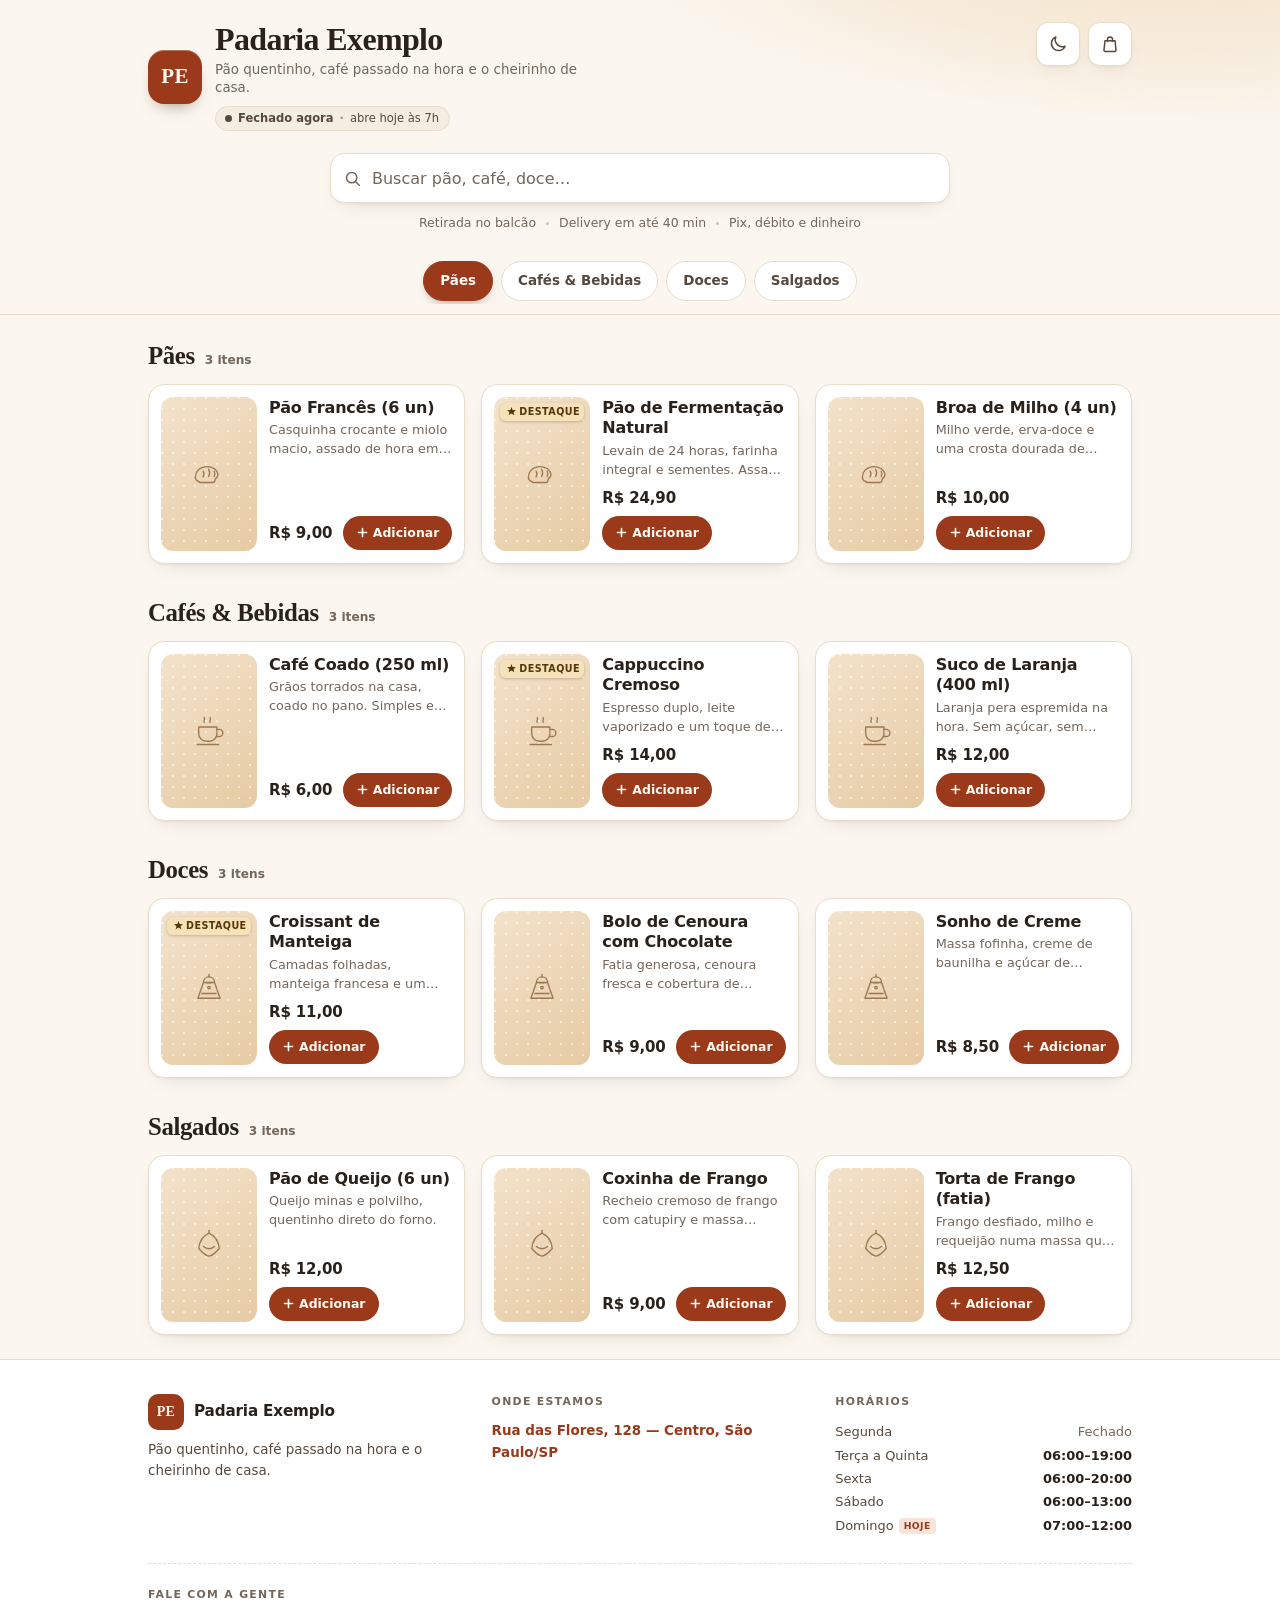
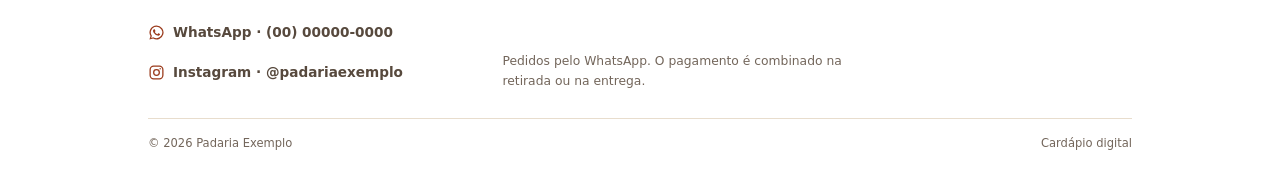
==== cardapio/index.html @ 89b8a093 "Add cardapio digital demo (Cardapio no Bolso)" ====
<!doctype html>
<html lang="pt-BR" data-theme="light">
<head>
<meta charset="utf-8">
<meta name="viewport" content="width=device-width, initial-scale=1, viewport-fit=cover">
<title>Padaria Exemplo — Cardápio</title>
<meta name="description" id="meta-descricao" content="Cardápio digital da Padaria Exemplo. Pães, cafés, doces e salgados com pedido pelo WhatsApp.">
<!-- Ao personalizar, troque também o title/description e as tags og: abaixo:
     eles aparecem no preview do link compartilhado. O JavaScript atualiza a
     aba, mas os robôs de WhatsApp e redes sociais leem o HTML estático. -->
<meta name="theme-color" id="meta-tema" content="#FBF7F0">
<meta property="og:type" content="website">
<meta property="og:locale" content="pt_BR">
<meta property="og:title" id="og-titulo" content="Padaria Exemplo — Cardápio">
<meta property="og:description" id="og-descricao" content="Pães, cafés, doces e salgados. Peça pelo WhatsApp.">
<link rel="icon" href="data:image/svg+xml,%3Csvg xmlns='http://www.w3.org/2000/svg' viewBox='0 0 64 64'%3E%3Crect width='64' height='64' rx='15' fill='%239A3A1B'/%3E%3Cpath d='M17 41c0-11 6-19 15-19s15 8 15 19v2H17z' fill='%23FFF6EC'/%3E%3Cpath d='M25 30c2 4 2 8 0 12M32 28c2 4 2 9 0 14M39 30c1 4 1 8 0 12' stroke='%239A3A1B' stroke-width='2' stroke-linecap='round'/%3E%3C/svg%3E">
<!--
  ┌──────────────────────────────────────────────────────────────┐
  │  CARDÁPIO DIGITAL — arquivo único, sem instalação             │
  │                                                              │
  │  COMO EDITAR: abra este arquivo no Bloco de Notas ou VS Code, │
  │  procure por "MENU_DATA" (Ctrl+F) e troque os textos entre    │
  │  aspas. Guia completo: README.md                             │
  │                                                              │
  │  Não apague as vírgulas e os colchetes. Salve e recarregue.   │
  └──────────────────────────────────────────────────────────────┘
-->
<script>
(function () {
  try {
    var salvo = localStorage.getItem("cnb:tema");
    var tema = (salvo === "dark" || salvo === "light")
      ? salvo
      : (window.matchMedia("(prefers-color-scheme: dark)").matches ? "dark" : "light");
    document.documentElement.setAttribute("data-theme", tema);
    var meta = document.querySelector('meta[name="theme-color"]');
    if (meta) meta.setAttribute("content", tema === "dark" ? "#151210" : "#FBF7F0");
  } catch (e) {
    document.documentElement.setAttribute("data-theme", "light");
  }
})();
</script>
<style>
/* ============================================================
   1. BASE E TOKENS
   Personalização de cores: edite os blocos abaixo.
   ============================================================ */
*, *::before, *::after { box-sizing: border-box; }

:root {
  --bg: #FBF7F0;
  --bg-glow: #F4E3CC;
  --surface: #FFFFFF;
  --surface-2: #F4EDE2;
  --surface-3: #EDE1D0;
  --text: #2A211B;
  --text-soft: #57493D;
  --muted: #73665B;
  --line: #E8DDCD;
  --line-strong: #D3C2AC;
  --brand: #9A3A1B;
  --brand-hover: #7C2C11;
  --brand-soft: #F8E4D8;
  --on-brand: #FFF9F2;
  --accent: #F4D190;
  --accent-ink: #5B3A06;
  --selo-bg: #F6E2B9;
  --selo-ink: #57370A;
  --ok-bg: #E4F0DF;
  --ok-ink: #2D5C32;
  --ok-dot: #3F7D46;
  --foco: #22303C;
  --logo-bg: #9A3A1B;
  --logo-ink: #FFF6EC;
  --placeholder-1: #F3E2CB;
  --placeholder-2: #E6CBA4;
  --placeholder-ink: #8A6238;
  --barra-bg: #2A211B;
  --barra-fg: #FFF9F2;
  --barra-accent: #F4D190;
  --shadow-sm: 0 1px 2px rgba(54, 36, 20, .05), 0 8px 22px -14px rgba(54, 36, 20, .28);
  --shadow-md: 0 2px 4px rgba(54, 36, 20, .05), 0 18px 40px -22px rgba(54, 36, 20, .38);
  --shadow-lg: 0 30px 70px -28px rgba(35, 22, 11, .5);
  --radius: 16px;
  --radius-sm: 12px;
  color-scheme: light;
}

:root[data-theme="dark"] {
  --bg: #151210;
  --bg-glow: #2B1D14;
  --surface: #201B17;
  --surface-2: #2A231D;
  --surface-3: #332A23;
  --text: #F7EFE5;
  --text-soft: #D5C6B6;
  --muted: #B7A897;
  --line: #352C25;
  --line-strong: #4A3D33;
  --brand: #F0A886;
  --brand-hover: #F8C3AA;
  --brand-soft: #3A261C;
  --on-brand: #2A1A10;
  --accent: #F2C879;
  --accent-ink: #4A3008;
  --selo-bg: #45331F;
  --selo-ink: #F2D59A;
  --ok-bg: #24331F;
  --ok-ink: #BEE3AC;
  --ok-dot: #8CC57A;
  --foco: #FFE1B8;
  --logo-bg: #F0A886;
  --logo-ink: #2A1A10;
  --placeholder-1: #33271D;
  --placeholder-2: #4A3524;
  --placeholder-ink: #D9B98A;
  --barra-bg: #F7EFE5;
  --barra-fg: #241A12;
  --barra-accent: #9A3A1B;
  --shadow-sm: 0 1px 2px rgba(0, 0, 0, .4), 0 8px 22px -14px rgba(0, 0, 0, .65);
  --shadow-md: 0 2px 4px rgba(0, 0, 0, .35), 0 18px 40px -20px rgba(0, 0, 0, .7);
  --shadow-lg: 0 30px 70px -24px rgba(0, 0, 0, .8);
  color-scheme: dark;
}

html {
  scroll-behavior: smooth;
  -webkit-text-size-adjust: 100%;
}

body {
  margin: 0;
  background:
    radial-gradient(900px 420px at 100% -8%, var(--bg-glow), transparent 68%),
    var(--bg);
  background-repeat: no-repeat;
  color: var(--text);
  font-family: ui-sans-serif, system-ui, -apple-system, "Segoe UI", Roboto, "Helvetica Neue", Arial, sans-serif;
  font-size: 16px;
  line-height: 1.5;
  -webkit-font-smoothing: antialiased;
}

body.travado { overflow: hidden; }

img { display: block; max-width: 100%; }
button, input, textarea { font: inherit; color: inherit; }
button { cursor: pointer; }
a { color: var(--brand); text-decoration: none; }
a:hover { text-decoration: underline; text-underline-offset: 3px; }
h1, h2, h3, p { margin: 0; }
ul { margin: 0; padding: 0; list-style: none; }
::selection { background: var(--accent); color: var(--accent-ink); }
[hidden] { display: none !important; }

:focus-visible {
  outline: 3px solid var(--foco);
  outline-offset: 2px;
  border-radius: 4px;
}

.wrap {
  width: 100%;
  max-width: 1040px;
  margin-inline: auto;
  padding-inline: clamp(16px, 4vw, 28px);
}

.sr-only {
  position: absolute;
  width: 1px; height: 1px;
  padding: 0; margin: -1px;
  overflow: hidden;
  clip: rect(0 0 0 0);
  white-space: nowrap;
  border: 0;
}

.skip-link {
  position: absolute;
  top: -100px; left: 16px;
  z-index: 100;
  padding: 10px 16px;
  border-radius: 10px;
  background: var(--text);
  color: var(--bg);
  font-weight: 700;
}
.skip-link:focus { top: 12px; }

/* ============================================================
   2. CABEÇALHO
   ============================================================ */
.topo {
  padding-block: 22px 4px;
  background: radial-gradient(760px 260px at 88% -50%, var(--bg-glow), transparent 72%);
}

.topo-inner {
  display: flex;
  align-items: flex-start;
  gap: 12px;
}

.marca {
  display: flex;
  align-items: center;
  gap: 13px;
  min-width: 0;
  flex: 1;
}

.logo {
  width: 54px; height: 54px;
  flex: none;
  display: grid;
  place-items: center;
  overflow: hidden;
  border-radius: 16px;
  background: var(--logo-bg);
  color: var(--logo-ink);
  font-family: "Iowan Old Style", "Palatino Linotype", Palatino, "Book Antiqua", Georgia, serif;
  font-size: 21px;
  font-weight: 600;
  letter-spacing: .02em;
  box-shadow: inset 0 1px 0 rgba(255, 255, 255, .28), 0 8px 18px -10px rgba(80, 30, 8, .65);
}
.logo img { width: 100%; height: 100%; object-fit: contain; background: #FFF9F2; }

.marca-texto { min-width: 0; }

.marca-nome {
  font-family: "Iowan Old Style", "Palatino Linotype", Palatino, "Book Antiqua", Georgia, serif;
  font-size: clamp(1.4rem, 5vw, 2rem);
  font-weight: 600;
  letter-spacing: -.02em;
  line-height: 1.08;
  overflow-wrap: anywhere;
}

.slogan {
  margin-top: 4px;
  max-width: 46ch;
  color: var(--muted);
  font-size: .84rem;
  line-height: 1.4;
}

.status {
  display: inline-flex;
  align-items: center;
  gap: 6px;
  flex-wrap: wrap;
  margin-top: 8px;
  padding: 4px 10px 4px 9px;
  border: 1px solid transparent;
  border-radius: 999px;
  font-size: .72rem;
  font-weight: 650;
  line-height: 1.3;
}
.status.aberto { background: var(--ok-bg); color: var(--ok-ink); }
.status.fechado { background: var(--surface-2); color: var(--text-soft); border-color: var(--line); }
.status .ponto {
  width: 7px; height: 7px;
  flex: none;
  border-radius: 50%;
  background: currentColor;
}
.status.aberto .ponto {
  background: var(--ok-dot);
  box-shadow: 0 0 0 3px color-mix(in srgb, var(--ok-dot) 22%, transparent);
}
.status .separador { opacity: .55; }
.status .detalhe { font-weight: 500; }

.acoes {
  display: flex;
  gap: 8px;
  flex: none;
}

.icone-btn {
  position: relative;
  width: 44px; height: 44px;
  display: grid;
  place-items: center;
  border: 1px solid var(--line);
  border-radius: 12px;
  background: var(--surface);
  color: var(--text-soft);
  box-shadow: var(--shadow-sm);
  transition: background .16s ease, border-color .16s ease, color .16s ease, transform .16s ease;
}
.icone-btn:hover { background: var(--surface-2); border-color: var(--line-strong); color: var(--text); }
.icone-btn:active { transform: scale(.96); }
.icone-btn svg { width: 20px; height: 20px; }

.icone-sol { display: none; }
:root[data-theme="dark"] .icone-sol { display: block; }
:root[data-theme="dark"] .icone-lua { display: none; }

.badge-contagem {
  position: absolute;
  top: -5px; right: -5px;
  min-width: 20px; height: 20px;
  display: grid;
  place-items: center;
  padding: 0 5px;
  border: 2px solid var(--bg);
  border-radius: 999px;
  background: var(--brand);
  color: var(--on-brand);
  font-size: 11px;
  font-weight: 750;
  line-height: 1;
  font-variant-numeric: tabular-nums;
}

/* ============================================================
   3. BUSCA, AVISOS E CATEGORIAS
   ============================================================ */
.busca-area { padding-top: 18px; }

.busca {
  display: flex;
  align-items: center;
  gap: 10px;
  width: 100%;
  max-width: 620px;
  height: 50px;
  margin-inline: auto;
  padding: 0 12px;
  border: 1px solid var(--line);
  border-radius: 14px;
  background: var(--surface);
  box-shadow: var(--shadow-sm);
  transition: border-color .16s ease, box-shadow .16s ease;
}
.busca:focus-within {
  border-color: var(--brand);
  box-shadow: 0 0 0 3px var(--brand-soft);
  outline: 2px solid var(--foco);
  outline-offset: 2px;
}
.busca > svg { flex: none; color: var(--muted); width: 19px; height: 19px; }
.busca input {
  flex: 1;
  min-width: 0;
  height: 100%;
  padding: 0;
  border: 0;
  background: transparent;
  color: var(--text);
  font-size: 16px;
}
.busca input::placeholder { color: var(--muted); opacity: 1; }
.busca input:focus { outline: none; }
.busca input::-webkit-search-cancel-button { display: none; }

.btn-limpar-busca {
  flex: none;
  width: 30px; height: 30px;
  display: grid;
  place-items: center;
  border: 0;
  border-radius: 50%;
  background: var(--surface-2);
  color: var(--muted);
}
.btn-limpar-busca:hover { background: var(--surface-3); color: var(--text); }
.btn-limpar-busca svg { width: 14px; height: 14px; }

.loja-info {
  display: flex;
  flex-wrap: wrap;
  align-items: center;
  justify-content: center;
  gap: 4px 0;
  margin-top: 11px;
  color: var(--muted);
  font-size: .78rem;
  text-align: center;
}
.loja-info span { display: inline-flex; align-items: center; }
.loja-info span + span::before {
  content: "";
  width: 3px; height: 3px;
  margin-inline: 10px;
  border-radius: 50%;
  background: var(--line-strong);
}

.categorias {
  position: sticky;
  top: 0;
  z-index: 30;
  margin-top: 16px;
  padding-block: 10px;
  border-bottom: 1px solid var(--line);
  background: var(--bg);
}
.chips {
  display: flex;
  gap: 8px;
  overflow-x: auto;
  padding: 2px 2px 3px;
  scrollbar-width: none;
  -ms-overflow-style: none;
  overscroll-behavior-x: contain;
}
.chips::-webkit-scrollbar { display: none; }
@media (min-width: 720px) {
  .chips { justify-content: safe center; }
}

.chip {
  flex: none;
  display: inline-flex;
  align-items: center;
  height: 40px;
  padding: 0 16px;
  border: 1px solid var(--line);
  border-radius: 999px;
  background: var(--surface);
  color: var(--text-soft);
  font-size: .84rem;
  font-weight: 650;
  white-space: nowrap;
  transition: background .16s ease, color .16s ease, border-color .16s ease;
}
.chip:hover {
  border-color: var(--line-strong);
  background: var(--surface-2);
  color: var(--text);
  text-decoration: none;
}
.chip[aria-current="true"] {
  border-color: var(--brand);
  background: var(--brand);
  color: var(--on-brand);
  box-shadow: 0 5px 12px -7px rgba(80, 30, 8, .7);
}
.chip[aria-current="true"]:hover { color: var(--on-brand); background: var(--brand-hover); }
.chip:focus-visible { outline-offset: -4px; }
.chip[aria-current="true"]:focus-visible { outline-color: var(--on-brand); }

/* ============================================================
   4. SEÇÕES E CARDS DE PRODUTO
   ============================================================ */
.secoes { padding-top: 26px; }

.secao {
  margin-bottom: 34px;
  scroll-margin-top: 80px;
}
.secao:last-child { margin-bottom: 10px; }

.secao-cabecalho {
  display: flex;
  align-items: baseline;
  gap: 10px;
  margin-bottom: 13px;
}
.secao-cabecalho h2 {
  font-family: "Iowan Old Style", "Palatino Linotype", Palatino, "Book Antiqua", Georgia, serif;
  font-size: clamp(1.32rem, 4vw, 1.55rem);
  font-weight: 600;
  letter-spacing: -.015em;
  line-height: 1.2;
}
.secao-contagem {
  color: var(--muted);
  font-size: .76rem;
  font-weight: 550;
  white-space: nowrap;
}

.itens {
  display: grid;
  grid-template-columns: minmax(0, 1fr);
  gap: 12px;
}
@media (min-width: 680px) {
  .itens { grid-template-columns: repeat(2, minmax(0, 1fr)); gap: 14px; }
}
@media (min-width: 1024px) {
  .itens { grid-template-columns: repeat(3, minmax(0, 1fr)); gap: 16px; }
}

.item {
  display: flex;
  gap: 12px;
  min-width: 0;
  padding: 12px;
  border: 1px solid var(--line);
  border-radius: var(--radius);
  background: var(--surface);
  box-shadow: var(--shadow-sm);
  transition: transform .18s ease, box-shadow .18s ease, border-color .18s ease;
}
@media (hover: hover) {
  .item:hover {
    transform: translateY(-2px);
    border-color: var(--line-strong);
    box-shadow: var(--shadow-md);
  }
}

.item-foto {
  position: relative;
  flex: none;
  width: clamp(84px, 23vw, 96px);
  aspect-ratio: 1;
  overflow: hidden;
  border-radius: var(--radius-sm);
  background: linear-gradient(140deg, var(--placeholder-1), var(--placeholder-2));
}
.item-foto img {
  position: absolute;
  inset: 0;
  width: 100%;
  height: 100%;
  object-fit: cover;
}
.item-placeholder {
  position: absolute;
  inset: 0;
  display: grid;
  place-items: center;
  color: var(--placeholder-ink);
  background-image: radial-gradient(circle at 1px 1px, rgba(255, 255, 255, .5) 1px, transparent 0);
  background-size: 11px 11px;
}
.item-placeholder svg { width: 38px; height: 38px; opacity: .8; }

.selo {
  position: absolute;
  top: 6px; left: 6px;
  z-index: 2;
  display: inline-flex;
  align-items: center;
  gap: 3px;
  max-width: calc(100% - 12px);
  padding: 3px 7px;
  border-radius: 6px;
  background: var(--selo-bg);
  color: var(--selo-ink);
  font-size: .6rem;
  font-weight: 800;
  letter-spacing: .045em;
  line-height: 1.25;
  text-transform: uppercase;
  box-shadow: 0 1px 3px rgba(30, 18, 8, .22);
}
.selo svg { width: 9px; height: 9px; flex: none; }
.selo-esgotado {
  left: auto; right: 6px;
  background: rgba(32, 24, 18, .82);
  color: #FFF9F2;
  text-transform: none;
  letter-spacing: .02em;
  font-size: .63rem;
}

.item-corpo {
  display: flex;
  flex-direction: column;
  flex: 1;
  min-width: 0;
  padding-block: 1px;
}
.item-corpo h3 {
  font-size: 1rem;
  font-weight: 700;
  letter-spacing: -.01em;
  line-height: 1.3;
  overflow-wrap: anywhere;
}
.item-desc {
  display: -webkit-box;
  margin-top: 3px;
  overflow: hidden;
  color: var(--muted);
  font-size: .8rem;
  line-height: 1.45;
  -webkit-box-orient: vertical;
  -webkit-line-clamp: 2;
}
.item-rodape {
  display: flex;
  flex-wrap: wrap;
  align-items: center;
  justify-content: space-between;
  gap: 6px;
  margin-top: auto;
  padding-top: 8px;
}
.preco {
  font-size: .94rem;
  font-weight: 750;
  font-variant-numeric: tabular-nums;
  letter-spacing: -.01em;
  white-space: nowrap;
}
.item.esgotado .item-foto img { filter: grayscale(1); opacity: .7; }
.item.esgotado .preco { color: var(--muted); }

.add {
  display: inline-flex;
  align-items: center;
  justify-content: center;
  gap: 4px;
  height: 34px;
  padding: 0 12px;
  border: 1px solid transparent;
  border-radius: 999px;
  background: var(--brand);
  color: var(--on-brand);
  font-size: .78rem;
  font-weight: 750;
  white-space: nowrap;
  transition: background .15s ease, transform .15s ease;
}
.add:hover { background: var(--brand-hover); }
.add:active { transform: scale(.96); }
.add svg { width: 13px; height: 13px; }

.stepper {
  display: inline-flex;
  align-items: center;
  height: 34px;
  overflow: hidden;
  border: 1px solid var(--line-strong);
  border-radius: 999px;
  background: var(--surface-2);
}
.stepper button {
  display: grid;
  place-items: center;
  width: 32px;
  height: 100%;
  border: 0;
  background: transparent;
  color: var(--text);
  transition: background .14s ease;
}
.stepper button:hover { background: var(--surface-3); }
.stepper button:focus-visible {
  border-radius: 999px;
  outline-offset: -4px;
}
.stepper button svg { width: 12px; height: 12px; }
.stepper .qtd {
  min-width: 22px;
  color: var(--text);
  font-size: .8rem;
  font-weight: 750;
  text-align: center;
  font-variant-numeric: tabular-nums;
}
.indisponivel {
  color: var(--muted);
  font-size: .74rem;
  font-weight: 650;
}
.item-controle { display: flex; align-items: center; }

.horarios-lista .hora.horario-fechado { color: var(--muted); font-weight: 500; }

main:focus { outline: none; }

/* ============================================================
   5. ESTADO VAZIO
   ============================================================ */
.vazio {
  display: flex;
  flex-direction: column;
  align-items: center;
  max-width: 540px;
  margin: 30px auto 10px;
  padding: 40px 24px;
  border: 1px dashed var(--line-strong);
  border-radius: 20px;
  background: var(--surface);
  text-align: center;
}
.vazio h2 {
  margin-top: 14px;
  font-family: "Iowan Old Style", "Palatino Linotype", Palatino, "Book Antiqua", Georgia, serif;
  font-size: 1.28rem;
  font-weight: 600;
}
.vazio p {
  max-width: 38ch;
  margin-top: 4px;
  color: var(--muted);
  font-size: .86rem;
}
.vazio-icone {
  display: grid;
  place-items: center;
  width: 56px; height: 56px;
  border-radius: 50%;
  background: var(--surface-2);
  color: var(--muted);
}
.vazio-icone svg { width: 26px; height: 26px; }

.btn-secundario {
  display: inline-flex;
  align-items: center;
  justify-content: center;
  min-height: 42px;
  margin-top: 16px;
  padding: 0 18px;
  border: 1px solid var(--line-strong);
  border-radius: 999px;
  background: var(--surface-2);
  color: var(--text);
  font-size: .84rem;
  font-weight: 650;
  transition: background .15s ease;
}
.btn-secundario:hover { background: var(--surface-3); }

/* ============================================================
   6. RODAPÉ
   ============================================================ */
.rodape {
  margin-top: 24px;
  padding-block: 34px 22px;
  border-top: 1px solid var(--line);
  background: var(--surface);
}
.rodape-grid {
  display: grid;
  grid-template-columns: minmax(0, 1fr);
  gap: 24px;
}
@media (min-width: 760px) {
  .rodape-grid { grid-template-columns: 1.05fr 1.05fr 1fr; gap: 32px; }
}
.rodape-marca {
  display: flex;
  align-items: center;
  gap: 10px;
  margin-bottom: 9px;
}
.rodape-marca strong { font-size: .95rem; letter-spacing: -.01em; }
.logo.rodape-logo {
  width: 36px; height: 36px;
  border-radius: 10px;
  font-size: 14px;
  box-shadow: none;
}
.rodape h2 {
  margin-bottom: 10px;
  color: var(--muted);
  font-family: inherit;
  font-size: .68rem;
  font-weight: 800;
  letter-spacing: .12em;
  text-transform: uppercase;
}
.rodape p {
  max-width: 36ch;
  color: var(--text-soft);
  font-size: .84rem;
  line-height: 1.6;
}
.rodape p a { font-weight: 600; }

.horarios-lista li {
  display: flex;
  justify-content: space-between;
  gap: 12px;
  padding-block: 2px;
  color: var(--text-soft);
  font-size: .81rem;
  line-height: 1.5;
}
.horarios-lista .dia { min-width: 0; }
.horarios-lista .hora {
  color: var(--text);
  font-weight: 650;
  font-variant-numeric: tabular-nums;
  white-space: nowrap;
}
.hoje-tag {
  display: inline-block;
  margin-left: 5px;
  padding: 1px 5px;
  border-radius: 4px;
  background: var(--brand-soft);
  color: var(--brand);
  font-size: .58rem;
  font-weight: 800;
  letter-spacing: .04em;
  text-transform: uppercase;
  vertical-align: 1px;
}

.rodape-contato-grid {
  margin-top: 26px;
  padding-top: 23px;
  border-top: 1px dashed var(--line);
}
@media (min-width: 760px) {
  .rodape-contato-grid { grid-template-columns: 1.05fr 2.05fr; }
}
.rodape-contato {
  display: flex;
  flex-direction: column;
  align-items: flex-start;
  gap: 2px;
}
.contato-link {
  display: inline-flex;
  align-items: center;
  gap: 8px;
  min-height: 38px;
  color: var(--text-soft);
  font-size: .85rem;
  font-weight: 600;
}
.contato-link:hover { color: var(--brand); }
.contato-link svg { flex: none; width: 17px; height: 17px; color: var(--brand); }
.rodape-obs { align-self: end; }
.rodape-obs p { max-width: 50ch; color: var(--muted); font-size: .77rem; }

.rodape-base {
  display: flex;
  flex-wrap: wrap;
  justify-content: space-between;
  gap: 8px;
  margin-top: 26px;
  padding-top: 16px;
  border-top: 1px solid var(--line);
  color: var(--muted);
  font-size: .72rem;
}

/* ============================================================
   7. BARRA DE PEDIDO (MOBILE) E TOAST
   ============================================================ */
.barra-pedido {
  position: fixed;
  left: 50%;
  bottom: calc(14px + env(safe-area-inset-bottom));
  z-index: 35;
  display: flex;
  align-items: center;
  gap: 10px;
  width: min(480px, calc(100% - 28px));
  height: 56px;
  padding: 0 14px;
  border: 0;
  border-radius: 16px;
  background: var(--barra-bg);
  color: var(--barra-fg);
  box-shadow: var(--shadow-lg);
  transform: translateX(-50%);
  animation: barra-sobe .24s ease-out;
}
.barra-icone {
  position: relative;
  display: grid;
  place-items: center;
  flex: none;
  width: 34px; height: 34px;
  border-radius: 10px;
  background: color-mix(in srgb, var(--barra-fg) 13%, transparent);
}
.barra-icone svg { width: 18px; height: 18px; }
.barra-icone span {
  position: absolute;
  top: -6px; right: -6px;
  display: grid;
  place-items: center;
  min-width: 18px; height: 18px;
  padding: 0 4px;
  border-radius: 999px;
  background: var(--barra-accent);
  color: var(--barra-bg);
  font-size: 10px;
  font-weight: 800;
  line-height: 1;
}
.barra-texto { font-size: .9rem; font-weight: 700; }
#barra-total {
  margin-left: auto;
  color: var(--barra-accent);
  font-size: .95rem;
  font-variant-numeric: tabular-nums;
}
.barra-seta { flex: none; width: 18px; height: 18px; opacity: .65; }

@keyframes barra-sobe {
  from { opacity: 0; transform: translate(-50%, 14px); }
  to { opacity: 1; transform: translate(-50%, 0); }
}

body.com-barra .rodape { padding-bottom: 96px; }

@media (min-width: 720px) {
  .barra-pedido {
    left: auto;
    right: 24px;
    bottom: calc(24px + env(safe-area-inset-bottom));
    width: min(330px, calc(100vw - 48px));
    transform: none;
    animation: barra-sobe-desktop .24s ease-out;
  }
  @keyframes barra-sobe-desktop {
    from { opacity: 0; transform: translateY(14px); }
    to { opacity: 1; transform: translateY(0); }
  }
  body.com-barra .rodape { padding-bottom: 96px; }
}

.toast {
  position: fixed;
  left: 50%;
  bottom: calc(22px + env(safe-area-inset-bottom));
  z-index: 80;
  max-width: calc(100% - 32px);
  padding: 10px 16px;
  border-radius: 999px;
  background: var(--text);
  color: var(--bg);
  font-size: .83rem;
  font-weight: 600;
  line-height: 1.35;
  text-align: center;
  box-shadow: var(--shadow-lg);
  opacity: 0;
  pointer-events: none;
  transform: translate(-50%, 14px);
  transition: opacity .2s ease, transform .2s ease;
}
.toast.visivel { opacity: 1; transform: translate(-50%, 0); }
body.com-barra .toast { bottom: calc(84px + env(safe-area-inset-bottom)); }
@media (min-width: 720px) {
  body.com-barra .toast { bottom: calc(96px + env(safe-area-inset-bottom)); }
}

/* ============================================================
   8. CARRINHO (DIALOG)
   ============================================================ */
dialog {
  position: fixed;
  inset: auto 0 0 0;
  width: 100%;
  max-width: 100%;
  max-height: 92vh;
  max-height: 92dvh;
  margin: 0;
  padding: 0;
  border: 0;
  border-radius: 22px 22px 0 0;
  background: var(--surface);
  color: var(--text);
  box-shadow: var(--shadow-lg);
  overflow: hidden;
  overscroll-behavior: contain;
}
dialog[open] { animation: painel-sobe .26s cubic-bezier(.22, .8, .3, 1); }
dialog::backdrop {
  background: rgba(22, 14, 9, .56);
  backdrop-filter: blur(2px);
}
@keyframes painel-sobe {
  from { opacity: .4; transform: translateY(28px); }
  to { opacity: 1; transform: translateY(0); }
}
@media (min-width: 720px) {
  dialog {
    inset: 0;
    width: min(460px, 92vw);
    max-height: min(780px, 86vh);
    margin: auto;
    border-radius: 22px;
    animation-name: painel-surge;
  }
  @keyframes painel-surge {
    from { opacity: 0; transform: translateY(12px) scale(.985); }
    to { opacity: 1; transform: translateY(0) scale(1); }
  }
}

.carrinho {
  display: flex;
  flex-direction: column;
  max-height: 92vh;
  max-height: 92dvh;
}
@media (min-width: 720px) {
  .carrinho { max-height: min(780px, 86vh); }
}

.carrinho-topo {
  position: relative;
  display: flex;
  align-items: flex-start;
  justify-content: space-between;
  gap: 12px;
  padding: 22px 18px 13px;
  border-bottom: 1px solid var(--line);
}
.carrinho-topo::before {
  content: "";
  position: absolute;
  top: 8px; left: 50%;
  width: 38px; height: 4px;
  border-radius: 2px;
  background: var(--line-strong);
  transform: translateX(-50%);
}
@media (min-width: 720px) {
  .carrinho-topo { padding-top: 18px; }
  .carrinho-topo::before { display: none; }
}
.carrinho-topo h2 {
  font-family: "Iowan Old Style", "Palatino Linotype", Palatino, "Book Antiqua", Georgia, serif;
  font-size: 1.35rem;
  font-weight: 600;
  letter-spacing: -.015em;
  line-height: 1.2;
}
.carrinho-sub {
  margin-top: 3px;
  color: var(--muted);
  font-size: .78rem;
}
.btn-fechar {
  display: grid;
  place-items: center;
  flex: none;
  width: 38px; height: 38px;
  border: 1px solid var(--line);
  border-radius: 50%;
  background: var(--surface-2);
  color: var(--text-soft);
}
.btn-fechar:hover { background: var(--surface-3); color: var(--text); }
.btn-fechar svg { width: 16px; height: 16px; }

.carrinho-corpo {
  flex: 1;
  min-height: 0;
  overflow-y: auto;
  overscroll-behavior: contain;
  padding: 4px 18px;
}
.carrinho-itens { display: block; }

.cart-item {
  display: flex;
  align-items: flex-start;
  gap: 12px;
  padding: 13px 0;
  border-bottom: 1px solid var(--line);
}
.cart-item:last-child { border-bottom: 0; }
.cart-info { min-width: 0; flex: 1; }
.cart-nome {
  font-size: .88rem;
  font-weight: 650;
  line-height: 1.3;
  overflow-wrap: anywhere;
}
.cart-unit { margin-top: 2px; color: var(--muted); font-size: .74rem; }
.cart-dir {
  display: flex;
  flex-direction: column;
  align-items: flex-end;
  gap: 7px;
  flex: none;
}
.cart-total-item {
  font-size: .85rem;
  font-weight: 750;
  font-variant-numeric: tabular-nums;
  white-space: nowrap;
}
.cart-dir .stepper { height: 32px; }
.cart-dir .stepper button { width: 30px; }
.cart-dir .stepper .qtd { min-width: 20px; font-size: .76rem; }

.carrinho-vazio {
  display: flex;
  flex-direction: column;
  align-items: center;
  padding: 38px 16px 30px;
  text-align: center;
}
.carrinho-vazio h3 {
  margin-top: 13px;
  font-size: 1rem;
  font-weight: 700;
}
.carrinho-vazio p {
  max-width: 30ch;
  margin-top: 3px;
  color: var(--muted);
  font-size: .82rem;
}

.carrinho-rodape {
  flex: none;
  padding: 14px 18px calc(14px + env(safe-area-inset-bottom));
  border-top: 1px solid var(--line);
  background: var(--surface);
}
.campos { margin-bottom: 9px; }
.campos label {
  display: block;
  margin-bottom: 4px;
  color: var(--text-soft);
  font-size: .74rem;
  font-weight: 650;
}
.campos label span { color: var(--muted); font-weight: 450; }
.campos input,
.campos textarea {
  width: 100%;
  padding: 9px 11px;
  border: 1px solid var(--line);
  border-radius: 10px;
  background: var(--surface-2);
  color: var(--text);
  font-size: 16px;
  line-height: 1.35;
  resize: vertical;
}
.campos textarea { min-height: 48px; max-height: 100px; }
.campos input::placeholder,
.campos textarea::placeholder { color: var(--muted); opacity: 1; }
.campos input:focus,
.campos textarea:focus {
  outline: 2px solid var(--foco);
  outline-offset: 1px;
  border-color: var(--brand);
}

.total-linha {
  display: flex;
  align-items: baseline;
  justify-content: space-between;
  gap: 12px;
  margin-top: 11px;
  font-size: .92rem;
  font-weight: 600;
}
.total-linha strong {
  font-size: 1.22rem;
  font-weight: 800;
  letter-spacing: -.02em;
  font-variant-numeric: tabular-nums;
}

.btn-whatsapp {
  display: flex;
  align-items: center;
  justify-content: center;
  gap: 8px;
  width: 100%;
  min-height: 48px;
  margin-top: 10px;
  padding: 0 16px;
  border-radius: 12px;
  background: #1E7A46;
  color: #FFFFFF;
  font-size: .94rem;
  font-weight: 750;
  box-shadow: 0 8px 18px -10px rgba(17, 92, 50, .8);
}
.btn-whatsapp:hover { background: #18653A; text-decoration: none; }
.btn-whatsapp:focus-visible { outline-color: var(--foco); }
.btn-whatsapp svg { width: 19px; height: 19px; flex: none; }
.carrinho-aviso {
  margin-top: 7px;
  color: var(--muted);
  font-size: .68rem;
  line-height: 1.4;
  text-align: center;
}
.btn-limpar-pedido {
  display: block;
  margin: 7px auto 0;
  padding: 4px 8px;
  border: 0;
  background: none;
  color: var(--muted);
  font-size: .72rem;
  text-decoration: underline;
  text-underline-offset: 2px;
}
.btn-limpar-pedido:hover { color: var(--brand); }

/* ============================================================
   9. RESPONSIVIDADE FINA, MOVIMENTO E IMPRESSÃO
   ============================================================ */
@media (max-width: 379px) {
  .topo { padding-top: 16px; }
  .logo { width: 46px; height: 46px; border-radius: 13px; font-size: 18px; }
  .marca { gap: 10px; }
  .slogan { font-size: .78rem; }
  .icone-btn { width: 42px; height: 42px; }
  .acoes { gap: 6px; }
  .item { padding: 10px; gap: 10px; }
  .item-foto { width: 82px; border-radius: 10px; }
  .add { padding: 0 9px; font-size: .73rem; }
  .stepper button { width: 28px; }
  .stepper .qtd { min-width: 20px; }
}

@media (prefers-reduced-motion: reduce) {
  html { scroll-behavior: auto; }
  *, *::before, *::after {
    animation-duration: .01ms !important;
    animation-iteration-count: 1 !important;
    transition-duration: .01ms !important;
  }
  .item:hover { transform: none; }
}

@media print {
  body { background: #FFF; color: #000; }
  .topo .acoes,
  .busca-area,
  .categorias,
  .barra-pedido,
  .toast,
  .item-controle,
  .btn-limpar-pedido,
  .skip-link,
  .rodape-contato-grid,
  .rodape-base { display: none !important; }
  .secoes { padding-top: 10px; }
  .secao { break-inside: avoid; margin-bottom: 22px; }
  .item { box-shadow: none; border-color: #CCC; break-inside: avoid; }
  .itens { grid-template-columns: repeat(2, minmax(0, 1fr)); }
  a { color: #000; text-decoration: none; }
  .rodape { margin-top: 12px; }
}
</style>
</head>
<body>
<a class="skip-link" href="#cardapio">Pular para o cardápio</a>

<header class="topo">
  <div class="wrap topo-inner">
    <div class="marca">
      <div class="logo" id="logo" aria-hidden="true">PE</div>
      <div class="marca-texto">
        <h1 class="marca-nome" id="nome-loja">Padaria Exemplo</h1>
        <p class="slogan" id="slogan-loja">Pão quentinho, café passado na hora e o cheirinho de casa.</p>
        <div class="status fechado" id="status-loja">
          <span class="ponto" aria-hidden="true"></span>
          <span id="status-texto">Confira o horário</span>
          <span class="separador" aria-hidden="true">·</span>
          <span class="detalhe" id="status-detalhe"></span>
        </div>
      </div>
    </div>
    <div class="acoes">
      <button type="button" class="icone-btn" id="btn-tema" aria-label="Ativar modo escuro" title="Ativar modo escuro">
        <svg class="icone-lua" viewBox="0 0 24 24" fill="none" stroke="currentColor" stroke-width="1.8" stroke-linecap="round" stroke-linejoin="round" aria-hidden="true"><path d="M20.5 14.6A8.5 8.5 0 0 1 9.4 3.5a8.5 8.5 0 1 0 11.1 11.1Z"/></svg>
        <svg class="icone-sol" viewBox="0 0 24 24" fill="none" stroke="currentColor" stroke-width="1.8" stroke-linecap="round" aria-hidden="true"><circle cx="12" cy="12" r="4.2"/><path d="M12 2.5v2M12 19.5v2M4.6 4.6 6 6M18 18l1.4 1.4M2.5 12h2M19.5 12h2M4.6 19.4 6 18M18 6l1.4-1.4"/></svg>
      </button>
      <button type="button" class="icone-btn" id="abrir-carrinho" aria-label="Abrir pedido" aria-haspopup="dialog" aria-controls="carrinho">
        <svg viewBox="0 0 24 24" fill="none" stroke="currentColor" stroke-width="1.8" stroke-linecap="round" stroke-linejoin="round" aria-hidden="true"><path d="M6 8h12l1.2 11.2a1.5 1.5 0 0 1-1.5 1.7H6.3a1.5 1.5 0 0 1-1.5-1.7Z"/><path d="M9 9V6.5a3 3 0 0 1 6 0V9"/></svg>
        <span class="badge-contagem" id="badge-carrinho" hidden>0</span>
      </button>
    </div>
  </div>
</header>

<main id="cardapio" tabindex="-1">
  <noscript>
    <div class="wrap" style="padding-top:16px">
      <p style="padding:12px 14px;border:1px solid var(--line);border-radius:12px;background:var(--surface);font-size:.85rem;color:var(--text-soft)">
        Ative o JavaScript para ver o cardápio e montar seu pedido. Você também pode falar com a gente pelo WhatsApp no rodapé.
      </p>
    </div>
  </noscript>
  <div class="wrap">
    <div class="busca-area">
      <form class="busca" id="form-busca" role="search" aria-label="Buscar no cardápio">
        <svg viewBox="0 0 24 24" fill="none" stroke="currentColor" stroke-width="1.9" stroke-linecap="round" aria-hidden="true"><circle cx="11" cy="11" r="6.5"/><path d="m16 16 4.5 4.5"/></svg>
        <label class="sr-only" for="busca">Buscar item no cardápio</label>
        <input id="busca" type="search" placeholder="Buscar pão, café, doce…" autocomplete="off" spellcheck="false" aria-describedby="busca-status">
        <button type="button" class="btn-limpar-busca" id="limpar-busca" aria-label="Limpar busca" hidden>
          <svg viewBox="0 0 24 24" fill="none" stroke="currentColor" stroke-width="2.2" stroke-linecap="round" aria-hidden="true"><path d="M6 6l12 12M18 6 6 18"/></svg>
        </button>
      </form>
      <p class="sr-only" id="busca-status" role="status" aria-live="polite"></p>
      <div class="loja-info" id="loja-info"></div>
    </div>
  </div>

  <nav class="categorias" aria-label="Categorias do cardápio">
    <div class="wrap">
      <div class="chips" id="chips"></div>
    </div>
  </nav>

  <div class="wrap secoes" id="secoes"></div>

  <div class="wrap">
    <div class="vazio" id="vazio" hidden>
      <div class="vazio-icone" aria-hidden="true">
        <svg viewBox="0 0 24 24" fill="none" stroke="currentColor" stroke-width="1.6" stroke-linecap="round" aria-hidden="true"><circle cx="10.5" cy="10.5" r="6"/><path d="m15 15 4.5 4.5"/><path d="M8.5 10.5h4"/></svg>
      </div>
      <h2>Nenhum item encontrado</h2>
      <p id="vazio-texto">Tente buscar por outro nome ou veja o cardápio completo.</p>
      <button type="button" class="btn-secundario" id="vazio-limpar">Limpar busca</button>
    </div>
  </div>
</main>

<footer class="rodape">
  <div class="wrap">
    <div class="rodape-grid">
      <div>
        <div class="rodape-marca">
          <div class="logo rodape-logo" id="logo-rodape" aria-hidden="true">PE</div>
          <strong id="nome-rodape">Padaria Exemplo</strong>
        </div>
        <p id="slogan-rodape"></p>
      </div>
      <div>
        <h2>Onde estamos</h2>
        <p id="endereco-rodape"></p>
      </div>
      <div>
        <h2>Horários</h2>
        <ul class="horarios-lista" id="horarios-rodape"></ul>
      </div>
    </div>
    <div class="rodape-grid rodape-contato-grid">
      <div>
        <h2>Fale com a gente</h2>
        <div class="rodape-contato" id="contato-rodape"></div>
      </div>
      <div class="rodape-obs">
        <p>Pedidos pelo WhatsApp. O pagamento é combinado na retirada ou na entrega.</p>
      </div>
    </div>
    <div class="rodape-base">
      <span>© <span id="ano">2026</span> <span id="nome-copy">Padaria Exemplo</span></span>
      <span>Cardápio digital</span>
    </div>
  </div>
</footer>

<button type="button" class="barra-pedido" id="barra-pedido" aria-haspopup="dialog" aria-controls="carrinho" hidden>
  <span class="barra-icone" aria-hidden="true">
    <svg viewBox="0 0 24 24" fill="none" stroke="currentColor" stroke-width="1.8" stroke-linecap="round" stroke-linejoin="round"><path d="M6 8h12l1.2 11.2a1.5 1.5 0 0 1-1.5 1.7H6.3a1.5 1.5 0 0 1-1.5-1.7Z"/><path d="M9 9V6.5a3 3 0 0 1 6 0V9"/></svg>
    <span id="barra-contagem">0</span>
  </span>
  <span class="barra-texto">Ver pedido</span>
  <strong id="barra-total">R$ 0,00</strong>
  <svg class="barra-seta" viewBox="0 0 24 24" fill="none" stroke="currentColor" stroke-width="2" stroke-linecap="round" aria-hidden="true"><path d="m9 5 7 7-7 7"/></svg>
</button>

<dialog id="carrinho" aria-labelledby="carrinho-titulo">
  <div class="carrinho">
    <div class="carrinho-topo">
      <div>
        <h2 id="carrinho-titulo">Seu pedido</h2>
        <p class="carrinho-sub" id="carrinho-sub">Monte seu pedido e envie pelo WhatsApp.</p>
      </div>
      <button type="button" class="btn-fechar" id="fechar-carrinho" aria-label="Fechar pedido">
        <svg viewBox="0 0 24 24" fill="none" stroke="currentColor" stroke-width="2.1" stroke-linecap="round" aria-hidden="true"><path d="M6 6l12 12M18 6 6 18"/></svg>
      </button>
    </div>

    <div class="carrinho-corpo" id="carrinho-corpo">
      <div class="carrinho-itens" id="carrinho-itens"></div>
      <div class="carrinho-vazio" id="carrinho-vazio" hidden>
        <div class="vazio-icone" aria-hidden="true">
          <svg viewBox="0 0 24 24" fill="none" stroke="currentColor" stroke-width="1.5" stroke-linecap="round" stroke-linejoin="round"><path d="M6 8h12l1.2 11.2a1.5 1.5 0 0 1-1.5 1.7H6.3a1.5 1.5 0 0 1-1.5-1.7Z"/><path d="M9 9V6.5a3 3 0 0 1 6 0V9"/></svg>
        </div>
        <h3>Seu pedido está vazio</h3>
        <p>Escolha os itens do cardápio e volte aqui para enviar.</p>
        <button type="button" class="btn-secundario" id="carrinho-ver-cardapio">Ver cardápio</button>
      </div>
    </div>

    <div class="carrinho-rodape" id="carrinho-rodape">
      <div class="campos">
        <label for="cliente-nome">Seu nome <span>(opcional)</span></label>
        <input id="cliente-nome" type="text" autocomplete="name" placeholder="Como podemos chamar você?">
      </div>
      <div class="campos">
        <label for="cliente-obs">Observações <span>(opcional)</span></label>
        <textarea id="cliente-obs" rows="2" placeholder="Ex.: sem cebola, ponto da carne, troco para R$ 50…"></textarea>
      </div>
      <div class="total-linha">
        <span>Total</span>
        <strong id="carrinho-total">R$ 0,00</strong>
      </div>
      <a class="btn-whatsapp" id="btn-whatsapp" href="#" target="_blank" rel="noopener">
        <svg viewBox="0 0 24 24" fill="currentColor" aria-hidden="true"><path d="M12.04 2a9.9 9.9 0 0 0-8.5 14.98L2 22l5.16-1.5A9.9 9.9 0 1 0 12.04 2Zm0 18.05a8.1 8.1 0 0 1-4.13-1.13l-.3-.18-3.06.89.9-2.98-.2-.31a8.13 8.13 0 1 1 6.79 3.7Zm4.46-6.08c-.24-.12-1.44-.71-1.66-.79-.22-.08-.39-.12-.55.12-.16.24-.63.79-.77.95-.14.16-.28.18-.52.06a6.64 6.64 0 0 1-1.96-1.21 7.35 7.35 0 0 1-1.35-1.68c-.14-.24-.01-.37.11-.49.11-.11.24-.28.36-.42.12-.14.16-.24.24-.4.08-.16.04-.3-.02-.42-.06-.12-.55-1.32-.75-1.8-.2-.47-.4-.4-.55-.41h-.47c-.16 0-.42.06-.64.3-.22.24-.84.82-.84 2 0 1.18.86 2.32.98 2.48.12.16 1.7 2.6 4.12 3.64.58.25 1.03.4 1.38.51.58.19 1.11.16 1.53.1.46-.07 1.44-.59 1.64-1.16.2-.57.2-1.06.14-1.16-.06-.1-.22-.16-.46-.28Z"/></svg>
        Pedir pelo WhatsApp
      </a>
      <p class="carrinho-aviso">Abre o WhatsApp com o pedido pronto. É só enviar para confirmar.</p>
      <button type="button" class="btn-limpar-pedido" id="limpar-pedido">Limpar pedido</button>
    </div>
  </div>
</dialog>

<div class="toast" id="toast" role="status" aria-live="polite"></div>

<!-- ============================================================
     DADOS DO CARDÁPIO — EDITE APENAS ESTE BLOCO
     ------------------------------------------------------------
     Este é o único lugar que você precisa mexer para personalizar
     o cardápio. Troque os textos entre aspas, salve e recarregue.

     • nome, slogan, whatsapp, instagram, endereco e mapa
     • horarios: use [] para fechado; aceita mais de um turno por dia
     • categorias: cada item tem id, nome, descricao, preco, foto,
       destaque e esgotado (opcionais)
     • foto: caminho relativo, ex. "fotos/pao.jpg" (ou deixe vazio)

     Guia passo a passo completo: README.md
     ============================================================ -->
<script>
const MENU_DATA = {
  nome: "Padaria Exemplo",
  slogan: "Pão quentinho, café passado na hora e o cheirinho de casa.",
  logo: "", // ex.: "logo.png" (opcional; sem logo, mostra as iniciais)
  whatsapp: "5500000000000", // DEMONSTRAÇÃO: troque pelo número real
  instagram: "padariaexemplo", // @ sem arroba ou URL completa
  endereco: "Rua das Flores, 128 — Centro, São Paulo/SP",
  mapa: "https://www.google.com/maps/search/?api=1&query=Rua+das+Flores+128+Centro+Sao+Paulo",
  informacoes: [
    "Retirada no balcão",
    "Delivery em até 40 min",
    "Pix, débito e dinheiro"
  ],
  horarios: {
    domingo: [["07:00", "12:00"]],
    segunda: [],
    terca: [["06:00", "19:00"]],
    quarta: [["06:00", "19:00"]],
    quinta: [["06:00", "19:00"]],
    sexta: [["06:00", "20:00"]],
    sabado: [["06:00", "13:00"]]
  },
  categorias: [
    {
      id: "paes",
      nome: "Pães",
      icone: "pao",
      itens: [
        {
          id: "pao-frances",
          nome: "Pão Francês (6 un)",
          descricao: "Casquinha crocante e miolo macio, assado de hora em hora.",
          preco: 9.0,
          foto: "",
          destaque: false
        },
        {
          id: "pao-fermentacao",
          nome: "Pão de Fermentação Natural",
          descricao: "Levain de 24 horas, farinha integral e sementes. Assado às 7h.",
          preco: 24.9,
          foto: "",
          destaque: true
        },
        {
          id: "broa-milho",
          nome: "Broa de Milho (4 un)",
          descricao: "Milho verde, erva-doce e uma crosta dourada de fazer barulho.",
          preco: 10.0,
          foto: "",
          destaque: false
        }
      ]
    },
    {
      id: "cafes",
      nome: "Cafés & Bebidas",
      icone: "cafe",
      itens: [
        {
          id: "cafe-coado",
          nome: "Café Coado (250 ml)",
          descricao: "Grãos torrados na casa, coado no pano. Simples e cheiroso.",
          preco: 6.0,
          foto: "",
          destaque: false
        },
        {
          id: "cappuccino",
          nome: "Cappuccino Cremoso",
          descricao: "Espresso duplo, leite vaporizado e um toque de canela.",
          preco: 14.0,
          foto: "",
          destaque: true
        },
        {
          id: "suco-laranja",
          nome: "Suco de Laranja (400 ml)",
          descricao: "Laranja pera espremida na hora. Sem açúcar, sem mistério.",
          preco: 12.0,
          foto: "",
          destaque: false
        }
      ]
    },
    {
      id: "doces",
      nome: "Doces",
      icone: "doce",
      itens: [
        {
          id: "croissant",
          nome: "Croissant de Manteiga",
          descricao: "Camadas folhadas, manteiga francesa e um brilho de geleia de damasco.",
          preco: 11.0,
          foto: "",
          destaque: true
        },
        {
          id: "bolo-cenoura",
          nome: "Bolo de Cenoura com Chocolate",
          descricao: "Fatia generosa, cenoura fresca e cobertura de chocolate meio amargo.",
          preco: 9.0,
          foto: "",
          destaque: false
        },
        {
          id: "sonho",
          nome: "Sonho de Creme",
          descricao: "Massa fofinha, creme de baunilha e açúcar de confeiteiro.",
          preco: 8.5,
          foto: "",
          destaque: false
        }
      ]
    },
    {
      id: "salgados",
      nome: "Salgados",
      icone: "salgado",
      itens: [
        {
          id: "pao-queijo",
          nome: "Pão de Queijo (6 un)",
          descricao: "Queijo minas e polvilho, quentinho direto do forno.",
          preco: 12.0,
          foto: "",
          destaque: false
        },
        {
          id: "coxinha",
          nome: "Coxinha de Frango",
          descricao: "Recheio cremoso de frango com catupiry e massa sequinha.",
          preco: 9.0,
          foto: "",
          destaque: false
        },
        {
          id: "torta-frango",
          nome: "Torta de Frango (fatia)",
          descricao: "Frango desfiado, milho e requeijão numa massa que derrete na boca.",
          preco: 12.5,
          foto: "",
          destaque: false
        }
      ]
    }
  ]
};
</script>
<script>
(function () {
  "use strict";

  var data = (typeof MENU_DATA !== "undefined" && MENU_DATA) ? MENU_DATA : null;
  if (!data) return;

  /* ------------------------------------------------------------
     Utilidades
     ------------------------------------------------------------ */
  var $ = function (sel, raiz) { return (raiz || document).querySelector(sel); };
  var DIAS = ["domingo", "segunda", "terca", "quarta", "quinta", "sexta", "sabado"];
  var DIAS_CURTOS = ["dom.", "seg.", "ter.", "qua.", "qui.", "sex.", "sáb."];
  var DIAS_LONGOS = ["Domingo", "Segunda", "Terça", "Quarta", "Quinta", "Sexta", "Sábado"];
  var ORDEM_DIAS = [1, 2, 3, 4, 5, 6, 0];
  var CONECTORES = ["de", "da", "do", "das", "dos", "e", "&"];
  var PREFERE_MENOS_MOVIMENTO = window.matchMedia("(prefers-reduced-motion: reduce)").matches;

  var formatadorMoeda = new Intl.NumberFormat("pt-BR", { style: "currency", currency: "BRL" });

  function semAcento(valor) {
    return String(valor == null ? "" : valor)
      .normalize("NFD")
      .replace(/[\u0300-\u036f]/g, "")
      .toLowerCase()
      .replace(/\s+/g, " ")
      .trim();
  }

  function formatarPreco(valor) {
    return formatadorMoeda.format(Number.isFinite(valor) ? valor : 0);
  }

  function numeroDoPreco(valor) {
    if (typeof valor === "number") return Number.isFinite(valor) ? Math.max(0, valor) : 0;
    var texto = String(valor == null ? "" : valor).replace(/[^\d,.-]/g, "");
    if (texto.indexOf(",") !== -1) texto = texto.replace(/\./g, "").replace(",", ".");
    var numero = Number(texto);
    return Number.isFinite(numero) ? Math.max(0, numero) : 0;
  }

  function horaMinutos(valor) {
    var m = /^(\d{1,2}):(\d{2})$/.exec(String(valor == null ? "" : valor).trim());
    if (!m) return null;
    var h = Number(m[1]);
    var min = Number(m[2]);
    if (h > 23 || min > 59) return null;
    return h * 60 + min;
  }

  function horaCurta(minutos) {
    var h = Math.floor(minutos / 60);
    var m = minutos % 60;
    return m ? h + "h" + String(m).padStart(2, "0") : h + "h";
  }

  function horaCompleta(minutos) {
    return String(Math.floor(minutos / 60)).padStart(2, "0") + ":" + String(minutos % 60).padStart(2, "0");
  }

  function criarSlug(valor) {
    return semAcento(valor).replace(/[^a-z0-9]+/g, "-").replace(/^-+|-+$/g, "") || "secao";
  }

  function iniciais(nome) {
    var partes = String(nome || "").split(/\s+/).filter(Boolean).filter(function (parte) {
      return CONECTORES.indexOf(semAcento(parte)) === -1;
    });
    var letras = (partes[0] ? partes[0].charAt(0) : "") + (partes[1] ? partes[1].charAt(0) : "");
    return letras.toUpperCase() || "•";
  }

  function somenteDigitos(valor) {
    return String(valor == null ? "" : valor).replace(/\D/g, "");
  }

  function telefoneFormatado(valor) {
    var d = somenteDigitos(valor);
    if (d.length === 13 && d.indexOf("55") === 0) return "(" + d.slice(2, 4) + ") " + d.slice(4, 9) + "-" + d.slice(9);
    if (d.length === 12 && d.indexOf("55") === 0) return "(" + d.slice(2, 4) + ") " + d.slice(4, 8) + "-" + d.slice(8);
    if (d.length === 11) return "(" + d.slice(0, 2) + ") " + d.slice(2, 7) + "-" + d.slice(7);
    return d;
  }

  function urlInstagram(valor) {
    if (!valor) return "";
    var texto = String(valor).trim();
    if (/^https?:\/\//i.test(texto)) return texto;
    return "https://instagram.com/" + texto.replace(/^@/, "");
  }

  function nomeInstagram(valor) {
    var texto = String(valor || "").trim()
      .replace(/^https?:\/\/(www\.)?instagram\.com\//i, "")
      .replace(/\/+$/, "")
      .replace(/^@/, "");
    return texto ? "@" + texto : "";
  }

  function escapeSeletor(valor) {
    if (window.CSS && typeof window.CSS.escape === "function") return window.CSS.escape(valor);
    return String(valor).replace(/["\\]/g, "\\$&");
  }

  /* ------------------------------------------------------------
     Catálogo (normaliza os dados do cliente)
     ------------------------------------------------------------ */
  var categorias = (Array.isArray(data.categorias) ? data.categorias : []).map(function (categoria, indice) {
    if (!categoria || typeof categoria !== "object") return null;
    var idCategoria = criarSlug(categoria.id || categoria.nome || "categoria-" + indice);
    var itens = (Array.isArray(categoria.itens) ? categoria.itens : []).map(function (item, indiceItem) {
      if (!item || typeof item !== "object") return null;
      return {
        dados: item,
        chave: String(item.id || idCategoria + "-" + indiceItem),
        nome: item.nome || "Item sem nome",
        descricao: item.descricao || "",
        preco: numeroDoPreco(item.preco),
        foto: item.foto || "",
        destaque: Boolean(item.destaque),
        esgotado: Boolean(item.esgotado),
        categoria: categoria.nome || "Cardápio",
        icone: categoria.icone || "pao"
      };
    });
    return {
      id: idCategoria,
      nome: categoria.nome || "Cardápio",
      icone: categoria.icone || "pao",
      itens: itens.filter(Boolean)
    };
  }).filter(function (categoria) { return categoria && categoria.itens.length > 0; });

  var porId = new Map();
  categorias.forEach(function (categoria) {
    categoria.itens.forEach(function (item) { porId.set(item.chave, item); });
  });

  var CHAVE_TEMA = "cnb:tema";
  var prefixo = "cnb:" + criarSlug(data.nome || "cardapio") + ":";
  var CHAVE_CARRINHO = prefixo + "carrinho";
  var CHAVE_DADOS = prefixo + "dados";

  /* ------------------------------------------------------------
     Identidade, metadados e logo
     ------------------------------------------------------------ */
  document.title = (data.nome || "Cardápio") + " — Cardápio";

  var elNome = $("#nome-loja");
  var elSlogan = $("#slogan-loja");
  var elNomeRodape = $("#nome-rodape");
  var elSloganRodape = $("#slogan-rodape");
  var elNomeCopy = $("#nome-copy");

  if (elNome) elNome.textContent = data.nome || "Cardápio";
  if (elSlogan) {
    elSlogan.textContent = data.slogan || "";
    if (!data.slogan) elSlogan.hidden = true;
  }
  if (elNomeRodape) elNomeRodape.textContent = data.nome || "Cardápio";
  if (elSloganRodape) {
    elSloganRodape.textContent = data.slogan || "";
    if (!data.slogan) elSloganRodape.hidden = true;
  }
  if (elNomeCopy) elNomeCopy.textContent = data.nome || "";

  var metaDescricao = $("#meta-descricao");
  if (metaDescricao) {
    metaDescricao.setAttribute("content", (data.nome || "Cardápio") + ". " + (data.slogan || "") + (data.endereco ? " " + data.endereco : ""));
  }
  var ogTitulo = $("#og-titulo");
  var ogDescricao = $("#og-descricao");
  if (ogTitulo) ogTitulo.setAttribute("content", document.title);
  if (ogDescricao) ogDescricao.setAttribute("content", data.slogan || ("Cardápio digital da " + (data.nome || "loja") + ". Peça pelo WhatsApp."));

  var anoAtual = $("#ano");
  if (anoAtual) anoAtual.textContent = String(new Date().getFullYear());

  function montarLogo(elemento) {
    if (!elemento) return;
    elemento.textContent = iniciais(data.nome);
    if (!data.logo) return;
    var imagem = document.createElement("img");
    imagem.alt = "";
    imagem.decoding = "async";
    imagem.addEventListener("load", function () {
      elemento.textContent = "";
      elemento.appendChild(imagem);
    });
    imagem.addEventListener("error", function () { imagem.remove(); });
    imagem.src = data.logo;
  }

  montarLogo($("#logo"));
  montarLogo($("#logo-rodape"));

  /* ------------------------------------------------------------
     Horário de funcionamento
     ------------------------------------------------------------ */
  function periodosDoDia(dia) {
    var bruto = data.horarios && data.horarios[dia];
    if (!Array.isArray(bruto)) return [];
    return bruto.map(function (periodo) {
      if (!Array.isArray(periodo) || periodo.length < 2) return null;
      var inicio = horaMinutos(periodo[0]);
      var fim = horaMinutos(periodo[1]);
      if (inicio === null || fim === null || inicio === fim) return null;
      return { inicio: inicio, fim: fim };
    }).filter(Boolean).sort(function (a, b) { return a.inicio - b.inicio; });
  }

  function temHorarios() {
    return DIAS.some(function (dia) { return periodosDoDia(dia).length > 0; });
  }

  function proximaAbertura(diaAtual, agora) {
    for (var salto = 0; salto <= 7; salto++) {
      var indice = (diaAtual + salto) % 7;
      var periodos = periodosDoDia(DIAS[indice]);
      for (var i = 0; i < periodos.length; i++) {
        if (salto === 0 && periodos[i].inicio <= agora) continue;
        var quando = salto === 0 ? "hoje" : salto === 1 ? "amanhã" : DIAS_CURTOS[indice];
        return "abre " + quando + " às " + horaCurta(periodos[i].inicio);
      }
    }
    return "";
  }

  function calcularStatus() {
    if (!temHorarios()) {
      return { aberto: false, detalhe: "", texto: "Consulte os horários" };
    }
    var agoraData = new Date();
    var diaAtual = agoraData.getDay();
    var agora = agoraData.getHours() * 60 + agoraData.getMinutes();
    var aberto = false;
    var fechaEm = null;

    periodosDoDia(DIAS[diaAtual]).forEach(function (periodo) {
      if (periodo.inicio <= periodo.fim) {
        if (agora >= periodo.inicio && agora < periodo.fim) {
          aberto = true;
          fechaEm = periodo.fim;
        }
      } else if (agora >= periodo.inicio) {
        aberto = true;
        fechaEm = periodo.fim;
      }
    });

    var diaAnterior = (diaAtual + 6) % 7;
    periodosDoDia(DIAS[diaAnterior]).forEach(function (periodo) {
      if (periodo.inicio > periodo.fim && agora < periodo.fim) {
        aberto = true;
        fechaEm = periodo.fim;
      }
    });

    if (aberto) {
      return { aberto: true, texto: "Aberto agora", detalhe: "fecha às " + horaCurta(fechaEm) };
    }
    return {
      aberto: false,
      texto: "Fechado agora",
      detalhe: proximaAbertura(diaAtual, agora) || "confira os horários"
    };
  }

  var elStatus = $("#status-loja");
  var elStatusTexto = $("#status-texto");
  var elStatusDetalhe = $("#status-detalhe");
  var elSeparadorStatus = elStatus ? elStatus.querySelector(".separador") : null;

  function desenharStatus() {
    if (!elStatus || !elStatusTexto || !elStatusDetalhe) return;
    var status = calcularStatus();
    elStatus.classList.remove("aberto", "fechado");
    elStatus.classList.add(status.aberto ? "aberto" : "fechado");
    elStatusTexto.textContent = status.texto;
    elStatusDetalhe.textContent = status.detalhe;
    if (elSeparadorStatus) elSeparadorStatus.hidden = !status.detalhe;
  }

  desenharStatus();
  window.setInterval(desenharStatus, 60000);

  /* ------------------------------------------------------------
     Cabeçalho: informações da loja
     ------------------------------------------------------------ */
  var info = $("#loja-info");
  if (info && Array.isArray(data.informacoes) && data.informacoes.length) {
    data.informacoes.forEach(function (texto) {
      var span = document.createElement("span");
      span.textContent = texto;
      info.appendChild(span);
    });
  } else if (info) {
    info.hidden = true;
  }

  /* ------------------------------------------------------------
     Ícones dos placeholders
     ------------------------------------------------------------ */
  var ICONES = {
    pao: '<svg viewBox="0 0 48 48" fill="none" stroke="currentColor" stroke-width="1.7" stroke-linecap="round" stroke-linejoin="round" aria-hidden="true"><path d="M11 33.5c-3.3-1.2-4.7-4.1-4-7.9 1-4.7 4.2-8.4 9-10 6.4-2.2 14.7-.6 18.1 5.3 2 3.5 1 7.6-2.2 9.3l-.7 3a2 2 0 0 1-2 1.5H13a2 2 0 0 1-2-1.5Z"/><path d="M16.5 20.5c1.5 2.4 1.5 4.9 0 7.3M23.5 18c1.7 2.9 1.7 5.9 0 8.9M30.5 20.5c1.2 2.1 1.2 4.4 0 6.6"/></svg>',
    cafe: '<svg viewBox="0 0 48 48" fill="none" stroke="currentColor" stroke-width="1.7" stroke-linecap="round" stroke-linejoin="round" aria-hidden="true"><path d="M11 19h23v8.5A9.5 9.5 0 0 1 24.5 37h-4A9.5 9.5 0 0 1 11 27.5Z"/><path d="M34 22h3a4.5 4.5 0 0 1 0 9h-3.2"/><path d="M9 41h27"/><path d="M18 13c-1.6-2.1 1.6-3.7 0-6M25.5 13c-1.6-2.1 1.6-3.7 0-6"/></svg>',
    doce: '<svg viewBox="0 0 48 48" fill="none" stroke="currentColor" stroke-width="1.7" stroke-linecap="round" stroke-linejoin="round" aria-hidden="true"><path d="M10 37h28L31 17H17Z"/><path d="M17 17c0-4 3-7 7-7s7 3 7 7"/><path d="M24 10V7"/><path d="M15 31h18"/><circle cx="24" cy="23.5" r="1.6"/><path d="M21 17.5h6"/></svg>',
    salgado: '<svg viewBox="0 0 48 48" fill="none" stroke="currentColor" stroke-width="1.7" stroke-linecap="round" stroke-linejoin="round" aria-hidden="true"><path d="M24 9c7.2 3.2 12.1 10.5 13 19.5-5.2 6-10.5 9.5-13 9.5S16.2 34.5 11 28.5C11.9 19.5 16.8 12.2 24 9Z"/><path d="M17 26c2.2 1.8 4.6 2.7 7 2.7s4.8-.9 7-2.7"/><path d="M24 9V5.5"/></svg>'
  };

  /* ------------------------------------------------------------
     Montagem dos cards e categorias
     ------------------------------------------------------------ */
  var chipsEl = $("#chips");
  var secoesEl = $("#secoes");
  var secoes = [];

  function criarSelo(destaque, esgotado) {
    var selo = document.createElement("span");
    selo.className = "selo" + (esgotado ? " selo-esgotado" : "");
    if (esgotado) {
      selo.textContent = "Esgotado";
      return selo;
    }
    if (destaque) {
      selo.innerHTML = '<svg viewBox="0 0 12 12" fill="currentColor" aria-hidden="true"><path d="M6 0l1.5 3.9L12 4.4 8.7 7.1 9.8 11 6 8.7 2.2 11l1.1-3.9L0 4.4l4.5-.5Z"/></svg>Destaque';
      return selo;
    }
    return null;
  }

  function criarControle(item) {
    var controle = document.createElement("div");
    controle.className = "item-controle";

    var botaoAdd = document.createElement("button");
    botaoAdd.type = "button";
    botaoAdd.className = "add";
    botaoAdd.dataset.acao = "add";
    botaoAdd.dataset.id = item.chave;
    botaoAdd.setAttribute("aria-label", "Adicionar " + item.nome + " ao pedido");
    botaoAdd.innerHTML = '<svg viewBox="0 0 16 16" fill="none" stroke="currentColor" stroke-width="2" stroke-linecap="round" aria-hidden="true"><path d="M8 3v10M3 8h10"/></svg><span>Adicionar</span>';

    var stepper = document.createElement("div");
    stepper.className = "stepper";
    stepper.hidden = true;
    stepper.setAttribute("role", "group");
    stepper.setAttribute("aria-label", "Quantidade de " + item.nome);

    var botaoMenos = document.createElement("button");
    botaoMenos.type = "button";
    botaoMenos.dataset.acao = "menos";
    botaoMenos.dataset.id = item.chave;
    botaoMenos.setAttribute("aria-label", "Diminuir quantidade de " + item.nome);
    botaoMenos.textContent = "−";

    var qtd = document.createElement("span");
    qtd.className = "qtd";
    qtd.dataset.qtd = item.chave;
    qtd.setAttribute("aria-hidden", "true");
    qtd.textContent = "0";

    var botaoMais = document.createElement("button");
    botaoMais.type = "button";
    botaoMais.dataset.acao = "mais";
    botaoMais.dataset.id = item.chave;
    botaoMais.setAttribute("aria-label", "Aumentar quantidade de " + item.nome);
    botaoMais.textContent = "+";

    stepper.appendChild(botaoMenos);
    stepper.appendChild(qtd);
    stepper.appendChild(botaoMais);
    controle.appendChild(botaoAdd);
    controle.appendChild(stepper);
    return controle;
  }

  function criarCard(item) {
    var artigo = document.createElement("article");
    artigo.className = "item" + (item.esgotado ? " esgotado" : "");
    artigo.dataset.id = item.chave;

    var foto = document.createElement("div");
    foto.className = "item-foto";

    var placeholder = document.createElement("div");
    placeholder.className = "item-placeholder";
    placeholder.innerHTML = ICONES[item.icone] || ICONES.pao;
    foto.appendChild(placeholder);

    if (item.foto) {
      var imagem = document.createElement("img");
      imagem.src = item.foto;
      imagem.alt = "";
      imagem.loading = "lazy";
      imagem.decoding = "async";
      imagem.width = 200;
      imagem.height = 200;
      imagem.addEventListener("error", function () { imagem.remove(); });
      foto.appendChild(imagem);
    }

    var selo = criarSelo(item.destaque, item.esgotado);
    if (selo) foto.appendChild(selo);

    var corpo = document.createElement("div");
    corpo.className = "item-corpo";

    var titulo = document.createElement("h3");
    titulo.textContent = item.nome;
    corpo.appendChild(titulo);

    if (item.descricao) {
      var descricao = document.createElement("p");
      descricao.className = "item-desc";
      descricao.textContent = item.descricao;
      corpo.appendChild(descricao);
    }

    var rodape = document.createElement("div");
    rodape.className = "item-rodape";

    var preco = document.createElement("span");
    preco.className = "preco";
    preco.textContent = formatarPreco(item.preco);
    rodape.appendChild(preco);

    if (item.esgotado) {
      var indisponivel = document.createElement("span");
      indisponivel.className = "indisponivel";
      indisponivel.textContent = "Esgotado";
      rodape.appendChild(indisponivel);
    } else {
      rodape.appendChild(criarControle(item));
    }

    corpo.appendChild(rodape);
    artigo.appendChild(foto);
    artigo.appendChild(corpo);
    return artigo;
  }

  categorias.forEach(function (categoria) {
    var secao = document.createElement("section");
    secao.className = "secao";
    secao.id = "cat-" + categoria.id;
    secao.setAttribute("aria-labelledby", "titulo-" + categoria.id);

    var cabecalho = document.createElement("div");
    cabecalho.className = "secao-cabecalho";

    var titulo = document.createElement("h2");
    titulo.id = "titulo-" + categoria.id;
    titulo.textContent = categoria.nome;

    var contagem = document.createElement("span");
    contagem.className = "secao-contagem";
    contagem.textContent = categoria.itens.length + (categoria.itens.length === 1 ? " item" : " itens");

    cabecalho.appendChild(titulo);
    cabecalho.appendChild(contagem);

    var grade = document.createElement("div");
    grade.className = "itens";
    categoria.itens.forEach(function (item) { grade.appendChild(criarCard(item)); });

    secao.appendChild(cabecalho);
    secao.appendChild(grade);
    secoesEl.appendChild(secao);

    var chip = document.createElement("a");
    chip.className = "chip";
    chip.href = "#cat-" + categoria.id;
    chip.textContent = categoria.nome;
    chip.dataset.cat = categoria.id;
    chipsEl.appendChild(chip);

    secoes.push({
      id: categoria.id,
      elemento: secao,
      chip: chip,
      cards: Array.prototype.slice.call(grade.children)
    });
  });

  if (!categorias.length) {
    secoesEl.hidden = true;
  }

  /* ------------------------------------------------------------
     Carrinho: estado persistente
     ------------------------------------------------------------ */
  var carrinho = new Map();

  function carregarCarrinho() {
    try {
      var bruto = localStorage.getItem(CHAVE_CARRINHO);
      if (!bruto) return;
      var lista = JSON.parse(bruto);
      if (!Array.isArray(lista)) return;
      lista.forEach(function (entrada) {
        if (!Array.isArray(entrada) || entrada.length < 2) return;
        var id = String(entrada[0]);
        var qtd = Math.floor(Number(entrada[1]));
        var item = porId.get(id);
        if (item && !item.esgotado && qtd > 0) carrinho.set(id, Math.min(qtd, 99));
      });
    } catch (erro) {
      carrinho.clear();
    }
  }

  function salvarCarrinho() {
    try {
      localStorage.setItem(CHAVE_CARRINHO, JSON.stringify(Array.from(carrinho.entries())));
    } catch (erro) { /* modo privado pode bloquear o armazenamento */ }
  }

  function quantidadeTotal() {
    var total = 0;
    carrinho.forEach(function (qtd) { total += qtd; });
    return total;
  }

  function totalPedido() {
    var total = 0;
    carrinho.forEach(function (qtd, id) {
      var item = porId.get(id);
      if (item) total += item.preco * qtd;
    });
    return total;
  }

  carregarCarrinho();

  /* ------------------------------------------------------------
     Dados do cliente (nome e observação)
     ------------------------------------------------------------ */
  var inputNome = $("#cliente-nome");
  var inputObs = $("#cliente-obs");

  function carregarDadosCliente() {
    try {
      var bruto = localStorage.getItem(CHAVE_DADOS);
      if (!bruto) return;
      var dados = JSON.parse(bruto);
      if (dados && typeof dados === "object") {
        if (inputNome && typeof dados.nome === "string") inputNome.value = dados.nome;
        if (inputObs && typeof dados.obs === "string") inputObs.value = dados.obs;
      }
    } catch (erro) { /* ignora dados inválidos */ }
  }

  function salvarDadosCliente() {
    try {
      localStorage.setItem(CHAVE_DADOS, JSON.stringify({
        nome: inputNome ? inputNome.value : "",
        obs: inputObs ? inputObs.value : ""
      }));
    } catch (erro) { /* ignora */ }
  }

  carregarDadosCliente();

  /* ------------------------------------------------------------
     Mensagem e link do WhatsApp
     ------------------------------------------------------------ */
  var linkWhatsApp = $("#btn-whatsapp");
  var avisoCarrinho = $(".carrinho-aviso");
  var numeroWhatsApp = normalizarWhatsApp(data.whatsapp);

  function normalizarWhatsApp(valor) {
    var digitos = somenteDigitos(valor);
    if (digitos.length === 10 || digitos.length === 11) return "55" + digitos;
    return digitos;
  }

  function montarMensagem() {
    var linhas = [];
    carrinho.forEach(function (qtd, id) {
      var item = porId.get(id);
      if (!item) return;
      linhas.push("• " + qtd + "x " + item.nome + " — " + formatarPreco(item.preco * qtd).replace(/\u00A0/g, " "));
    });

    var mensagem = "*Novo pedido — " + (data.nome || "Cardápio") + "*\n\n";
    mensagem += linhas.join("\n");
    mensagem += "\n\n*Total: " + formatarPreco(totalPedido()).replace(/\u00A0/g, " ") + "*";

    var nome = inputNome ? inputNome.value.trim() : "";
    var obs = inputObs ? inputObs.value.trim() : "";
    if (nome) mensagem += "\n\nNome: " + nome;
    if (obs) mensagem += "\nObservação: " + obs;
    mensagem += "\n\nPedido enviado pelo cardápio digital.";
    return mensagem;
  }

  function atualizarWhatsApp() {
    if (!linkWhatsApp) return;
    var temItens = carrinho.size > 0;
    var numeroValido = numeroWhatsApp.length >= 10;
    if (temItens && numeroValido) {
      linkWhatsApp.hidden = false;
      linkWhatsApp.href = "https://wa.me/" + numeroWhatsApp + "?text=" + encodeURIComponent(montarMensagem());
    } else {
      linkWhatsApp.hidden = true;
      linkWhatsApp.removeAttribute("href");
    }
    if (avisoCarrinho) {
      avisoCarrinho.textContent = (!numeroValido && temItens)
        ? "WhatsApp não configurado. Avise o estabelecimento para finalizar."
        : "Abre o WhatsApp com o pedido pronto. É só enviar para confirmar.";
    }
  }

  /* ------------------------------------------------------------
     Renderização do carrinho
     ------------------------------------------------------------ */
  var dialogo = $("#carrinho");
  var itensCarrinhoEl = $("#carrinho-itens");
  var vazioCarrinhoEl = $("#carrinho-vazio");
  var rodapeCarrinhoEl = $("#carrinho-rodape");
  var subtituloCarrinho = $("#carrinho-sub");
  var totalCarrinhoEl = $("#carrinho-total");
  var barraPedido = $("#barra-pedido");
  var badgeCarrinho = $("#badge-carrinho");
  var barraContagem = $("#barra-contagem");
  var barraTotal = $("#barra-total");
  var botaoAbrirCarrinho = $("#abrir-carrinho");
  var statusCarrinho = null;

  function criarLinhaCarrinho(item, qtd) {
    var linha = document.createElement("div");
    linha.className = "cart-item";

    var info = document.createElement("div");
    info.className = "cart-info";

    var nome = document.createElement("p");
    nome.className = "cart-nome";
    nome.textContent = item.nome;

    var unitario = document.createElement("p");
    unitario.className = "cart-unit";
    unitario.textContent = formatoUnitario(item.preco);

    info.appendChild(nome);
    info.appendChild(unitario);

    var direita = document.createElement("div");
    direita.className = "cart-dir";

    var totalLinha = document.createElement("span");
    totalLinha.className = "cart-total-item";
    totalLinha.textContent = formatarPreco(item.preco * qtd);

    var stepper = document.createElement("div");
    stepper.className = "stepper";
    stepper.setAttribute("role", "group");
    stepper.setAttribute("aria-label", "Quantidade de " + item.nome + " no pedido");

    var menos = document.createElement("button");
    menos.type = "button";
    menos.dataset.acao = "menos";
    menos.dataset.id = item.chave;
    menos.setAttribute("aria-label", "Diminuir quantidade de " + item.nome + ", " + qtd + " no pedido");
    menos.textContent = "−";

    var qtdEl = document.createElement("span");
    qtdEl.className = "qtd";
    qtdEl.setAttribute("aria-hidden", "true");
    qtdEl.textContent = String(qtd);

    var mais = document.createElement("button");
    mais.type = "button";
    mais.dataset.acao = "mais";
    mais.dataset.id = item.chave;
    mais.setAttribute("aria-label", "Aumentar quantidade de " + item.nome + ", " + qtd + " no pedido");
    mais.textContent = "+";

    stepper.appendChild(menos);
    stepper.appendChild(qtdEl);
    stepper.appendChild(mais);
    direita.appendChild(totalLinha);
    direita.appendChild(stepper);
    linha.appendChild(info);
    linha.appendChild(direita);
    return linha;
  }

  function formatoUnitario(valor) {
    return formatarPreco(valor) + " cada";
  }

  function renderizarCarrinho() {
    if (!itensCarrinhoEl) return;
    var vazio = carrinho.size === 0;

    if (vazioCarrinhoEl) vazioCarrinhoEl.hidden = !vazio;
    if (rodapeCarrinhoEl) rodapeCarrinhoEl.hidden = vazio;
    itensCarrinhoEl.hidden = vazio;

    var totalQtd = quantidadeTotal();
    var total = totalPedido();
    if (subtituloCarrinho) {
      subtituloCarrinho.textContent = vazio
        ? "Monte seu pedido e envie pelo WhatsApp."
        : totalQtd + (totalQtd === 1 ? " item selecionado" : " itens selecionados");
    }
    if (totalCarrinhoEl) totalCarrinhoEl.textContent = formatarPreco(total);
    if (barraTotal) barraTotal.textContent = formatarPreco(total);
    if (barraContagem) barraContagem.textContent = totalQtd > 99 ? "99+" : String(totalQtd);
    if (badgeCarrinho) {
      badgeCarrinho.hidden = totalQtd === 0;
      badgeCarrinho.textContent = totalQtd > 99 ? "99+" : String(totalQtd);
    }
    if (botaoAbrirCarrinho) {
      botaoAbrirCarrinho.setAttribute("aria-label", totalQtd
        ? "Abrir pedido, " + totalQtd + (totalQtd === 1 ? " item" : " itens")
        : "Abrir pedido");
    }
    if (barraPedido) barraPedido.hidden = totalQtd === 0;
    document.body.classList.toggle("com-barra", totalQtd > 0);

    if (vazio) {
      itensCarrinhoEl.replaceChildren();
      atualizarWhatsApp();
      return;
    }

    var fragmento = document.createDocumentFragment();
    carrinho.forEach(function (qtd, id) {
      var item = porId.get(id);
      if (item) fragmento.appendChild(criarLinhaCarrinho(item, qtd));
    });
    itensCarrinhoEl.replaceChildren(fragmento);
    atualizarWhatsApp();
  }

  /* ------------------------------------------------------------
     Sincronizar carrinho com os cards
     ------------------------------------------------------------ */
  function atualizarControlesDosCards() {
    porId.forEach(function (item, id) {
      var card = secoesEl ? secoesEl.querySelector('.item[data-id="' + escapeSeletor(id) + '"]') : null;
      if (!card) return;
      var qtd = carrinho.get(id) || 0;
      var botaoAdd = card.querySelector('[data-acao="add"]');
      var stepper = card.querySelector(".stepper");
      var qtdEl = card.querySelector("[data-qtd]");
      if (botaoAdd) botaoAdd.hidden = qtd > 0;
      if (stepper) {
        stepper.hidden = qtd === 0;
        var menos = stepper.querySelector('[data-acao="menos"]');
        var mais = stepper.querySelector('[data-acao="mais"]');
        if (menos) menos.setAttribute("aria-label", "Diminuir quantidade de " + item.nome + (qtd ? ", " + qtd + " no pedido" : ""));
        if (mais) mais.setAttribute("aria-label", "Aumentar quantidade de " + item.nome + (qtd ? ", " + qtd + " no pedido" : ""));
        if (qtdEl) qtdEl.textContent = String(qtd);
      }
    });
  }

  function sincronizar() {
    salvarCarrinho();
    atualizarControlesDosCards();
    renderizarCarrinho();
  }

  /* ------------------------------------------------------------
     Ações do carrinho
     ------------------------------------------------------------ */
  var temporizadorAviso = null;

  function avisar(mensagem) {
    if (dialogo && dialogo.open) {
      if (!statusCarrinho) statusCarrinho = $("#carrinho-status");
      if (statusCarrinho) {
        statusCarrinho.textContent = "";
        window.setTimeout(function () { statusCarrinho.textContent = mensagem; }, 20);
      }
      return;
    }
    var aviso = $("#toast");
    if (!aviso) return;
    window.clearTimeout(temporizadorAviso);
    aviso.textContent = mensagem;
    aviso.classList.add("visivel");
    temporizadorAviso = window.setTimeout(function () {
      aviso.classList.remove("visivel");
      aviso.textContent = "";
    }, 2400);
  }

  function capturarFoco() {
    var ativo = document.activeElement;
    if (!ativo || !ativo.closest) return null;
    var botao = ativo.closest("button[data-acao][data-id]");
    if (!botao) return null;
    return {
      id: botao.dataset.id,
      acao: botao.dataset.acao,
      onde: dialogo && dialogo.contains(botao) ? "carrinho" : "card"
    };
  }

  function restaurarFoco(foco) {
    if (!foco) return;
    window.requestAnimationFrame(function () {
      var seletorId = '[data-id="' + escapeSeletor(foco.id) + '"]';
      var novo = null;
      if (foco.onde === "carrinho" && dialogo && dialogo.open) {
        novo = dialogo.querySelector("#carrinho-itens button[data-acao=\"mais\"]" + seletorId) ||
               dialogo.querySelector("#carrinho-itens button[data-acao=\"add\"]" + seletorId) ||
               $("#fechar-carrinho");
      } else if (secoesEl) {
        var qtd = carrinho.get(foco.id) || 0;
        novo = secoesEl.querySelector('button[data-acao="' + (qtd > 0 ? "mais" : "add") + '"]' + seletorId);
      }
      if (novo) novo.focus({ preventScroll: true });
    });
  }

  function alterarQuantidade(id, delta) {
    var item = porId.get(id);
    if (!item || item.esgotado) return;
    var foco = capturarFoco();
    var atual = carrinho.get(id) || 0;
    var novo = Math.max(0, Math.min(99, atual + delta));
    if (novo === atual) return;

    if (novo === 0) carrinho.delete(id);
    else carrinho.set(id, novo);

    sincronizar();
    restaurarFoco(foco);

    if (novo === 0) avisar("“" + item.nome + "” removido do pedido.");
    else if (delta > 0) avisar("“" + item.nome + "” " + (atual === 0 ? "adicionado ao pedido." : "atualizado no pedido."));
    else avisar("“" + item.nome + "” atualizado no pedido.");
  }

  function lidarComClique(evento) {
    var botao = evento.target.closest("button[data-acao][data-id]");
    if (!botao) return;
    var acao = botao.dataset.acao;
    alterarQuantidade(botao.dataset.id, acao === "menos" ? -1 : 1);
  }

  if (secoesEl) secoesEl.addEventListener("click", lidarComClique);
  if (itensCarrinhoEl) itensCarrinhoEl.addEventListener("click", lidarComClique);

  /* ------------------------------------------------------------
     Abrir e fechar o painel do pedido
     ------------------------------------------------------------ */
  function abrirCarrinho() {
    if (!dialogo) return;
    renderizarCarrinho();
    if (typeof dialogo.showModal === "function") {
      if (!dialogo.open) dialogo.showModal();
    } else {
      dialogo.setAttribute("open", "");
      document.body.classList.add("travado");
    }
    document.body.classList.add("travado");
  }

  function fecharCarrinho() {
    if (!dialogo || !dialogo.open) return;
    if (typeof dialogo.close === "function") dialogo.close();
    else {
      dialogo.removeAttribute("open");
      document.body.classList.remove("travado");
    }
  }

  if (botaoAbrirCarrinho) botaoAbrirCarrinho.addEventListener("click", abrirCarrinho);
  if (barraPedido) barraPedido.addEventListener("click", abrirCarrinho);

  if (dialogo) {
    var botaoFechar = $("#fechar-carrinho");
    if (botaoFechar) botaoFechar.addEventListener("click", fecharCarrinho);

    dialogo.addEventListener("close", function () {
      document.body.classList.remove("travado");
    });
    dialogo.addEventListener("click", function (evento) {
      if (evento.target === dialogo) fecharCarrinho();
    });

    var verCardapio = $("#carrinho-ver-cardapio");
    if (verCardapio) {
      verCardapio.addEventListener("click", function () {
        fecharCarrinho();
        window.setTimeout(function () {
          var busca = $("#busca");
          if (busca) busca.focus();
        }, 80);
      });
    }

    var limparPedido = $("#limpar-pedido");
    if (limparPedido) {
      limparPedido.addEventListener("click", function () {
        if (!carrinho.size) return;
        carrinho.clear();
        sincronizar();
        avisar("Pedido limpo.");
        window.setTimeout(function () {
          var vazio = $("#carrinho-ver-cardapio");
          if (vazio) vazio.focus({ preventScroll: true });
        }, 80);
      });
    }

    var abaStatus = document.createElement("p");
    abaStatus.id = "carrinho-status";
    abaStatus.className = "sr-only";
    abaStatus.setAttribute("role", "status");
    abaStatus.setAttribute("aria-live", "polite");
    dialogo.appendChild(abaStatus);
  }

  if (inputNome) {
    inputNome.addEventListener("input", function () {
      salvarDadosCliente();
      atualizarWhatsApp();
    });
  }
  if (inputObs) {
    inputObs.addEventListener("input", function () {
      salvarDadosCliente();
      atualizarWhatsApp();
    });
  }

  /* ------------------------------------------------------------
     Busca
     ------------------------------------------------------------ */
  var busca = $("#busca");
  var formBusca = $("#form-busca");
  var limparBusca = $("#limpar-busca");
  var statusBusca = $("#busca-status");
  var vazioEl = $("#vazio");
  var vazioTexto = $("#vazio-texto");
  var temporizadorBusca = null;

  function aplicarBusca() {
    var termoOriginal = busca ? busca.value : "";
    var termo = semAcento(termoOriginal);
    var totalVisivel = 0;

    secoes.forEach(function (secao) {
      var visiveis = 0;
      secao.cards.forEach(function (card) {
        var item = porId.get(card.dataset.id);
        if (!item) return;
        var alvo = semAcento(item.nome + " " + item.descricao + " " + item.categoria);
        var combina = !termo || alvo.indexOf(termo) !== -1;
        card.hidden = !combina;
        if (combina) visiveis++;
      });
      secao.elemento.hidden = visiveis === 0;
      secao.chip.hidden = visiveis === 0;
      totalVisivel += visiveis;
    });

    if (limparBusca) limparBusca.hidden = !termoOriginal;
    if (vazioEl) vazioEl.hidden = totalVisivel > 0;
    if (vazioTexto && totalVisivel === 0) {
      vazioTexto.textContent = termo
        ? "Não encontramos nada para “" + termoOriginal.trim() + "”. Tente outro nome ou veja o cardápio completo."
        : "O cardápio está sendo atualizado. Volte em breve ou fale com a gente no WhatsApp.";
    }
    if (statusBusca) {
      statusBusca.textContent = termo
        ? totalVisivel + (totalVisivel === 1 ? " item encontrado" : " itens encontrados")
        : "";
    }
    atualizarAtivo(true);
  }

  if (formBusca) {
    formBusca.addEventListener("submit", function (evento) {
      evento.preventDefault();
      window.clearTimeout(temporizadorBusca);
      aplicarBusca();
    });
  }
  if (busca) {
    busca.addEventListener("input", function () {
      window.clearTimeout(temporizadorBusca);
      temporizadorBusca = window.setTimeout(aplicarBusca, 120);
    });
    busca.addEventListener("keydown", function (evento) {
      if (evento.key === "Escape" && busca.value) {
        evento.preventDefault();
        busca.value = "";
        window.clearTimeout(temporizadorBusca);
        aplicarBusca();
      }
    });
  }
  if (limparBusca) {
    limparBusca.addEventListener("click", function () {
      if (!busca) return;
      busca.value = "";
      window.clearTimeout(temporizadorBusca);
      aplicarBusca();
      busca.focus();
    });
  }
  var vazioLimpar = $("#vazio-limpar");
  if (vazioLimpar) {
    vazioLimpar.addEventListener("click", function () {
      if (!busca) return;
      busca.value = "";
      aplicarBusca();
      busca.focus();
    });
  }

  /* ------------------------------------------------------------
     Navegação ativa e rolagem das categorias
     ------------------------------------------------------------ */
  var nav = $(".categorias");
  var ultimoAtivo = null;

  function centralizarChip(chip) {
    if (!chip || !chipsEl || chip.hidden) return;
    var area = chipsEl.getBoundingClientRect();
    var alvo = chip.getBoundingClientRect();
    if (alvo.left < area.left + 8 || alvo.right > area.right - 8) {
      var destino = chipsEl.scrollLeft + (alvo.left - area.left) - (area.width - alvo.width) / 2;
      destino = Math.max(0, destino);
      if (typeof chipsEl.scrollTo === "function") {
        chipsEl.scrollTo({
          left: destino,
          behavior: PREFERE_MENOS_MOVIMENTO ? "auto" : "smooth"
        });
      } else {
        chipsEl.scrollLeft = destino;
      }
    }
  }

  function atualizarAtivo(forcar) {
    var visiveis = secoes.filter(function (secao) { return !secao.elemento.hidden; });
    if (!visiveis.length) {
      secoes.forEach(function (secao) { secao.chip.removeAttribute("aria-current"); });
      ultimoAtivo = null;
      return;
    }

    var alturaNav = nav ? nav.getBoundingClientRect().height : 56;
    var limite = alturaNav + 24;
    var atual = visiveis[0];

    for (var i = 0; i < visiveis.length; i++) {
      if (visiveis[i].elemento.getBoundingClientRect().top <= limite) atual = visiveis[i];
    }
    if (window.innerHeight + window.scrollY >= document.documentElement.scrollHeight - 4) {
      atual = visiveis[visiveis.length - 1];
    }

    secoes.forEach(function (secao) {
      if (secao === atual) secao.chip.setAttribute("aria-current", "true");
      else secao.chip.removeAttribute("aria-current");
    });

    if (forcar || ultimoAtivo !== atual.id) {
      ultimoAtivo = atual.id;
      centralizarChip(atual.chip);
    }
  }

  var framePendente = false;
  window.addEventListener("scroll", function () {
    if (framePendente) return;
    framePendente = true;
    window.requestAnimationFrame(function () {
      framePendente = false;
      atualizarAtivo(false);
    });
  }, { passive: true });

  window.addEventListener("resize", function () { atualizarAtivo(false); }, { passive: true });

  if (chipsEl) {
    chipsEl.addEventListener("click", function (evento) {
      if (evento.target.closest("a.chip")) window.setTimeout(function () { atualizarAtivo(true); }, 380);
    });
  }

  /* ------------------------------------------------------------
     Tema claro / escuro
     ------------------------------------------------------------ */
  var btnTema = $("#btn-tema");
  var metaTema = $("#meta-tema");
  var preferenciaEscura = window.matchMedia("(prefers-color-scheme: dark)");
  var preferenciaSalva = null;

  try { preferenciaSalva = localStorage.getItem(CHAVE_TEMA); } catch (erro) { preferenciaSalva = null; }
  if (preferenciaSalva !== "dark" && preferenciaSalva !== "light") preferenciaSalva = null;

  function temaAtual() {
    return document.documentElement.getAttribute("data-theme") === "dark" ? "dark" : "light";
  }

  function atualizarBotaoTema() {
    if (!btnTema) return;
    var escuro = temaAtual() === "dark";
    var rotulo = escuro ? "Ativar modo claro" : "Ativar modo escuro";
    btnTema.setAttribute("aria-label", rotulo);
    btnTema.setAttribute("title", rotulo);
    if (metaTema) metaTema.setAttribute("content", escuro ? "#151210" : "#FBF7F0");
  }

  function aplicarTema(tema, persistir) {
    document.documentElement.setAttribute("data-theme", tema);
    if (persistir) {
      try { localStorage.setItem(CHAVE_TEMA, tema); preferenciaSalva = tema; } catch (erro) { /* ignora */ }
    }
    atualizarBotaoTema();
  }

  if (btnTema) {
    btnTema.addEventListener("click", function () {
      aplicarTema(temaAtual() === "dark" ? "light" : "dark", true);
    });
  }

  function aoMudarSistema(evento) {
    if (!preferenciaSalva) aplicarTema(evento.matches ? "dark" : "light", false);
  }
  if (typeof preferenciaEscura.addEventListener === "function") {
    preferenciaEscura.addEventListener("change", aoMudarSistema);
  } else if (typeof preferenciaEscura.addListener === "function") {
    preferenciaEscura.addListener(aoMudarSistema);
  }

  atualizarBotaoTema();

  /* ------------------------------------------------------------
     Rodapé: endereço, horários e contato
     ------------------------------------------------------------ */
  var enderecoEl = $("#endereco-rodape");
  if (enderecoEl) {
    var endereco = data.endereco || "";
    if (!endereco) {
      enderecoEl.textContent = "Endereço a confirmar.";
    } else if (data.mapa) {
      var linkMapa = document.createElement("a");
      linkMapa.href = data.mapa;
      linkMapa.target = "_blank";
      linkMapa.rel = "noopener";
      linkMapa.textContent = endereco;
      linkMapa.setAttribute("aria-label", "Ver endereço no mapa: " + endereco);
      enderecoEl.appendChild(linkMapa);
    } else {
      enderecoEl.textContent = endereco;
    }
  }

  function assinaturaHorario(dia) {
    var periodos = periodosDoDia(dia);
    if (!periodos.length) return "Fechado";
    return periodos.map(function (periodo) {
      return horaCompleta(periodo.inicio) + "–" + horaCompleta(periodo.fim);
    }).join(" · ");
  }

  function rotuloDias(dias) {
    if (dias.length === 1) return DIAS_LONGOS[dias[0]];
    if (dias.length === 2) return DIAS_LONGOS[dias[0]] + " e " + DIAS_LONGOS[dias[1]];
    return DIAS_LONGOS[dias[0]] + " a " + DIAS_LONGOS[dias[dias.length - 1]];
  }

  function desenharHorarios() {
    var lista = $("#horarios-rodape");
    if (!lista) return;
    lista.replaceChildren();
    var grupos = [];
    ORDEM_DIAS.forEach(function (diaAtual, indice) {
      var assinatura = assinaturaHorario(DIAS[diaAtual]);
      var anterior = grupos[grupos.length - 1];
      if (anterior && anterior.assinatura === assinatura && anterior.ultimoDia === ORDEM_DIAS[indice - 1]) {
        anterior.dias.push(diaAtual);
        anterior.ultimoDia = diaAtual;
      } else {
        grupos.push({ dias: [diaAtual], assinatura: assinatura, ultimoDia: diaAtual });
      }
    });

    var hoje = new Date().getDay();
    grupos.forEach(function (grupo) {
      var item = document.createElement("li");
      var dia = document.createElement("span");
      dia.className = "dia";
      dia.textContent = rotuloDias(grupo.dias);
      if (grupo.dias.indexOf(hoje) !== -1) {
        var etiqueta = document.createElement("span");
        etiqueta.className = "hoje-tag";
        etiqueta.textContent = "hoje";
        dia.appendChild(etiqueta);
      }
      var hora = document.createElement("span");
      hora.className = "hora" + (grupo.assinatura === "Fechado" ? " horario-fechado" : "");
      hora.textContent = grupo.assinatura;
      item.appendChild(dia);
      item.appendChild(hora);
      lista.appendChild(item);
    });
  }

  desenharHorarios();

  var contatoEl = $("#contato-rodape");
  if (contatoEl) {
    if (numeroWhatsApp.length >= 10) {
      var linkZap = document.createElement("a");
      linkZap.className = "contato-link";
      linkZap.href = "https://wa.me/" + numeroWhatsApp + "?text=" + encodeURIComponent("Olá! Vi o cardápio digital da " + (data.nome || "loja") + " e gostaria de fazer um pedido.");
      linkZap.target = "_blank";
      linkZap.rel = "noopener";
      linkZap.innerHTML = '<svg viewBox="0 0 24 24" fill="currentColor" aria-hidden="true"><path d="M12.04 2a9.9 9.9 0 0 0-8.5 14.98L2 22l5.16-1.5A9.9 9.9 0 1 0 12.04 2Zm0 18.05a8.1 8.1 0 0 1-4.13-1.13l-.3-.18-3.06.89.9-2.98-.2-.31a8.13 8.13 0 1 1 6.79 3.7Zm4.46-6.08c-.24-.12-1.44-.71-1.66-.79-.22-.08-.39-.12-.55.12-.16.24-.63.79-.77.95-.14.16-.28.18-.52.06a6.64 6.64 0 0 1-1.96-1.21 7.35 7.35 0 0 1-1.35-1.68c-.14-.24-.01-.37.11-.49.11-.11.24-.28.36-.42.12-.14.16-.24.24-.4.08-.16.04-.3-.02-.42-.06-.12-.55-1.32-.75-1.8-.2-.47-.4-.4-.55-.41h-.47c-.16 0-.42.06-.64.3-.22.24-.84.82-.84 2 0 1.18.86 2.32.98 2.48.12.16 1.7 2.6 4.12 3.64.58.25 1.03.4 1.38.51.58.19 1.11.16 1.53.1.46-.07 1.44-.59 1.64-1.16.2-.57.2-1.06.14-1.16-.06-.1-.22-.16-.46-.28Z"/></svg>';
      var textoZap = document.createElement("span");
      textoZap.textContent = "WhatsApp · " + telefoneFormatado(numeroWhatsApp);
      linkZap.appendChild(textoZap);
      contatoEl.appendChild(linkZap);
    }

    if (data.instagram) {
      var linkInsta = document.createElement("a");
      linkInsta.className = "contato-link";
      linkInsta.href = urlInstagram(data.instagram);
      linkInsta.target = "_blank";
      linkInsta.rel = "noopener";
      linkInsta.innerHTML = '<svg viewBox="0 0 24 24" fill="none" stroke="currentColor" stroke-width="1.8" stroke-linecap="round" stroke-linejoin="round" aria-hidden="true"><rect x="3" y="3" width="18" height="18" rx="5"/><circle cx="12" cy="12" r="4"/><circle cx="17.2" cy="6.8" r="1" fill="currentColor" stroke="none"/></svg>';
      var textoInsta = document.createElement("span");
      textoInsta.textContent = "Instagram · " + (nomeInstagram(data.instagram) || "abrir perfil");
      linkInsta.appendChild(textoInsta);
      contatoEl.appendChild(linkInsta);
    }

    if (!contatoEl.children.length) {
      contatoEl.parentElement.hidden = true;
    }
  }

  /* ------------------------------------------------------------
     Inicialização
     ------------------------------------------------------------ */
  sincronizar();
  aplicarBusca();

  window.requestAnimationFrame(function () {
    atualizarAtivo(true);
  });

  window.addEventListener("load", function () {
    atualizarAtivo(true);
  });
})();

</script>
</body>
</html>
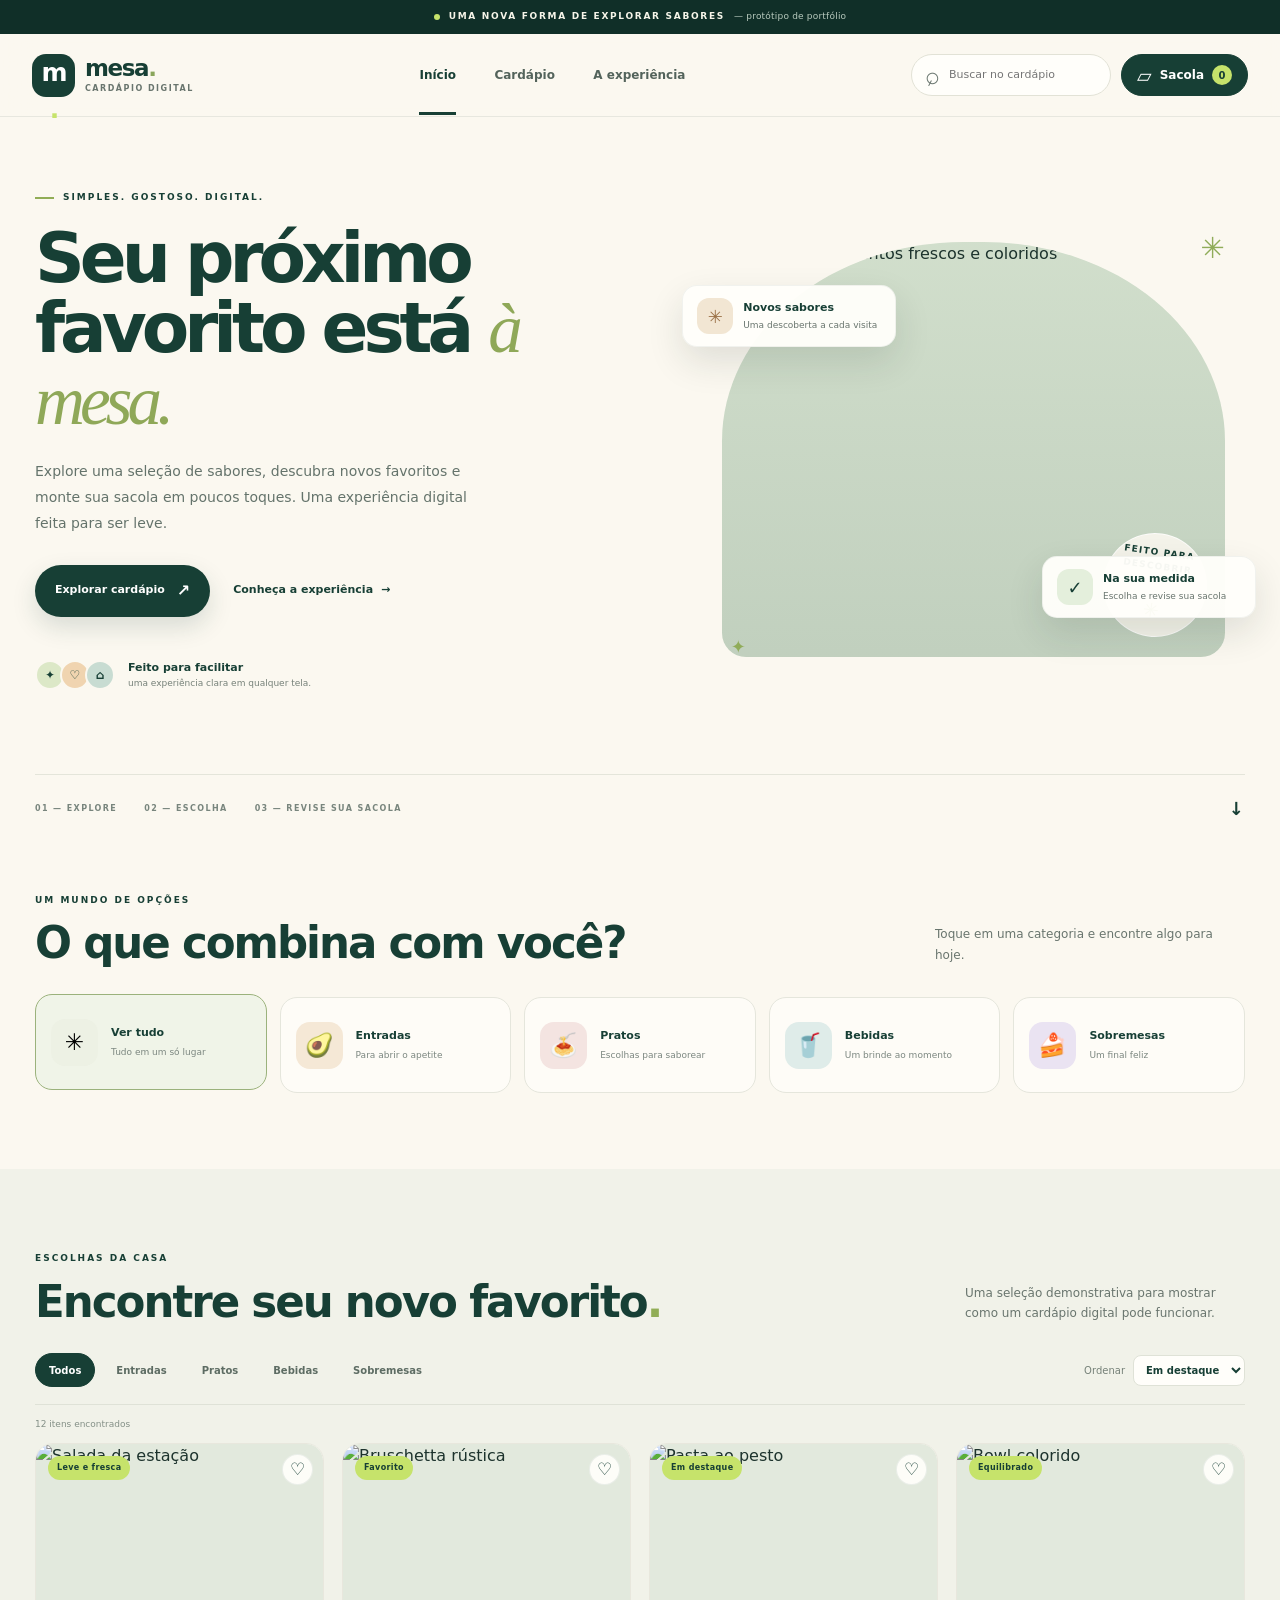
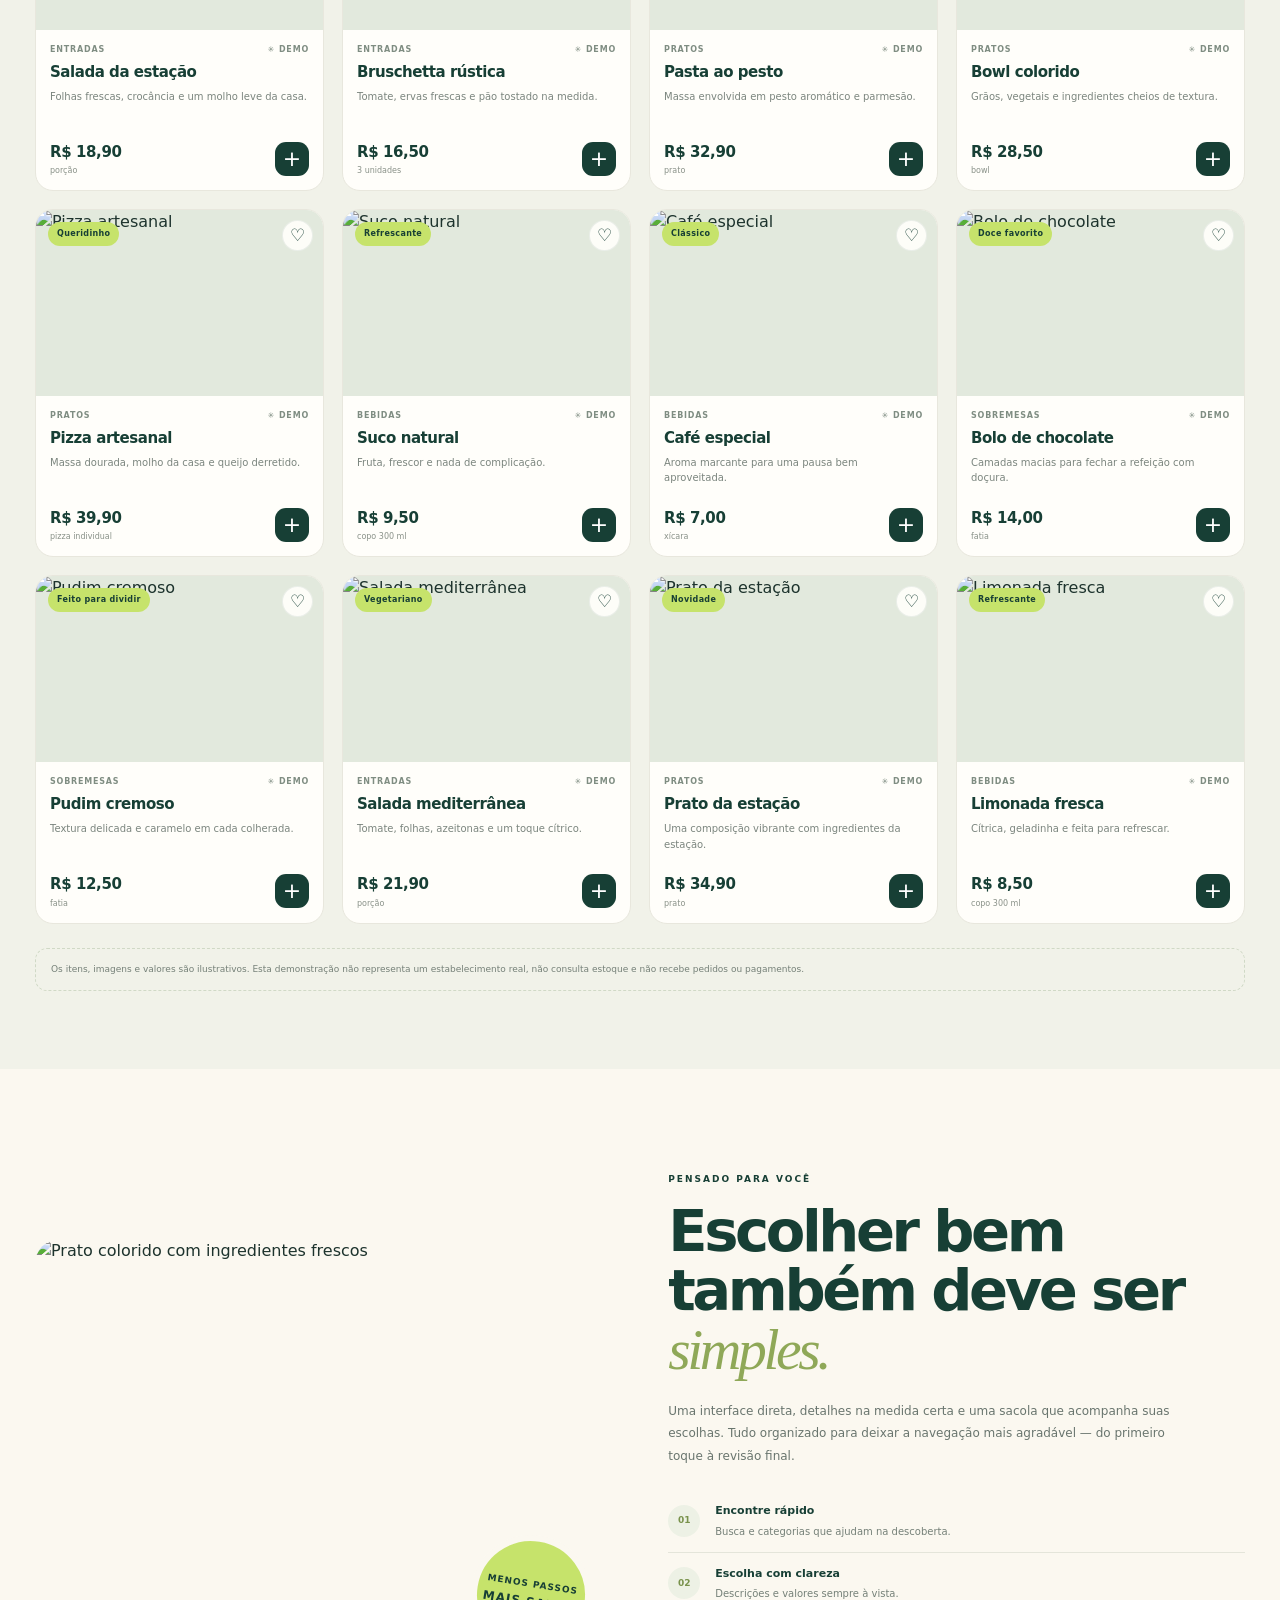
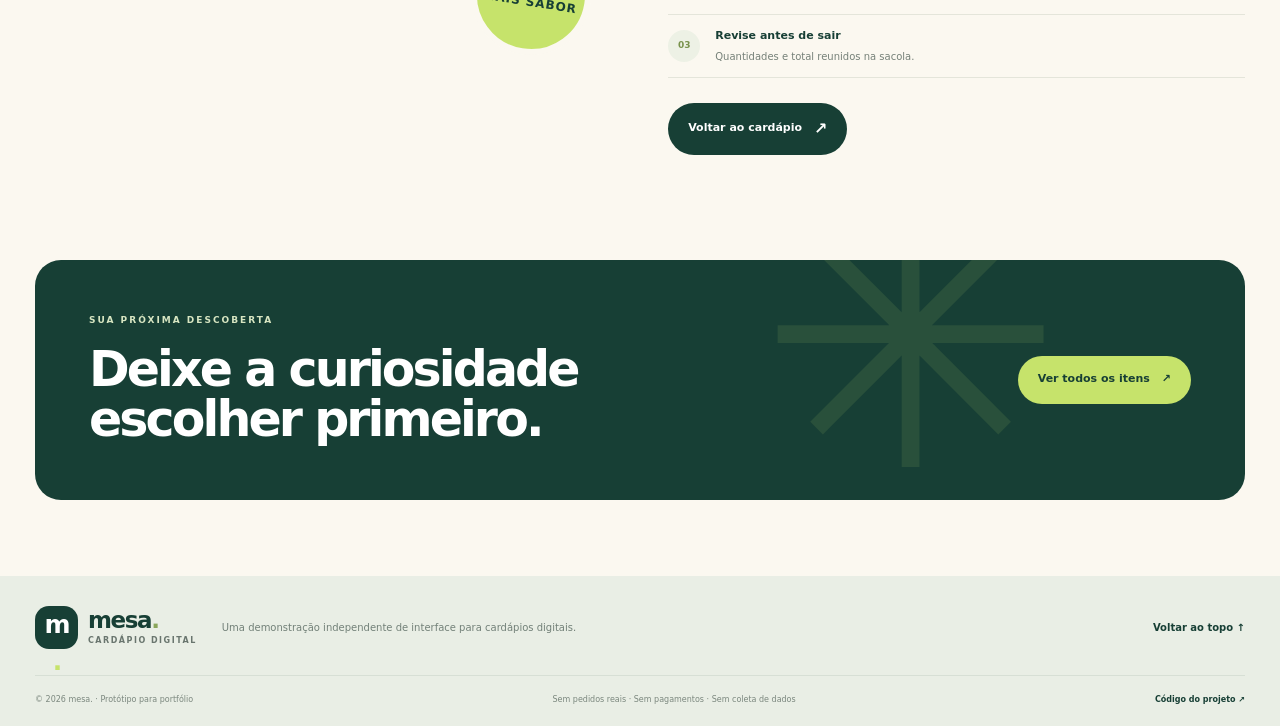
==== commit 66cb3cfe: "Publish independent mesa digital menu design" ====
--- a/cardapio/index.html
+++ b/cardapio/index.html
@@ -1,2849 +1,92 @@
 <!doctype html>
-<html lang="pt-BR" data-theme="light">
+<html lang="pt-BR">
 <head>
-<meta charset="utf-8">
-<meta name="viewport" content="width=device-width, initial-scale=1, viewport-fit=cover">
-<title>Padaria Exemplo — Cardápio</title>
-<meta name="description" id="meta-descricao" content="Cardápio digital da Padaria Exemplo. Pães, cafés, doces e salgados com pedido pelo WhatsApp.">
-<!-- Ao personalizar, troque também o title/description e as tags og: abaixo:
-     eles aparecem no preview do link compartilhado. O JavaScript atualiza a
-     aba, mas os robôs de WhatsApp e redes sociais leem o HTML estático. -->
-<meta name="theme-color" id="meta-tema" content="#FBF7F0">
-<meta property="og:type" content="website">
-<meta property="og:locale" content="pt_BR">
-<meta property="og:title" id="og-titulo" content="Padaria Exemplo — Cardápio">
-<meta property="og:description" id="og-descricao" content="Pães, cafés, doces e salgados. Peça pelo WhatsApp.">
-<link rel="icon" href="data:image/svg+xml,%3Csvg xmlns='http://www.w3.org/2000/svg' viewBox='0 0 64 64'%3E%3Crect width='64' height='64' rx='15' fill='%239A3A1B'/%3E%3Cpath d='M17 41c0-11 6-19 15-19s15 8 15 19v2H17z' fill='%23FFF6EC'/%3E%3Cpath d='M25 30c2 4 2 8 0 12M32 28c2 4 2 9 0 14M39 30c1 4 1 8 0 12' stroke='%239A3A1B' stroke-width='2' stroke-linecap='round'/%3E%3C/svg%3E">
-<!--
-  ┌──────────────────────────────────────────────────────────────┐
-  │  CARDÁPIO DIGITAL — arquivo único, sem instalação             │
-  │                                                              │
-  │  COMO EDITAR: abra este arquivo no Bloco de Notas ou VS Code, │
-  │  procure por "MENU_DATA" (Ctrl+F) e troque os textos entre    │
-  │  aspas. Guia completo: README.md                             │
-  │                                                              │
-  │  Não apague as vírgulas e os colchetes. Salve e recarregue.   │
-  └──────────────────────────────────────────────────────────────┘
--->
-<script>
-(function () {
-  try {
-    var salvo = localStorage.getItem("cnb:tema");
-    var tema = (salvo === "dark" || salvo === "light")
-      ? salvo
-      : (window.matchMedia("(prefers-color-scheme: dark)").matches ? "dark" : "light");
-    document.documentElement.setAttribute("data-theme", tema);
-    var meta = document.querySelector('meta[name="theme-color"]');
-    if (meta) meta.setAttribute("content", tema === "dark" ? "#151210" : "#FBF7F0");
-  } catch (e) {
-    document.documentElement.setAttribute("data-theme", "light");
-  }
-})();
-</script>
-<style>
-/* ============================================================
-   1. BASE E TOKENS
-   Personalização de cores: edite os blocos abaixo.
-   ============================================================ */
-*, *::before, *::after { box-sizing: border-box; }
-
-:root {
-  --bg: #FBF7F0;
-  --bg-glow: #F4E3CC;
-  --surface: #FFFFFF;
-  --surface-2: #F4EDE2;
-  --surface-3: #EDE1D0;
-  --text: #2A211B;
-  --text-soft: #57493D;
-  --muted: #73665B;
-  --line: #E8DDCD;
-  --line-strong: #D3C2AC;
-  --brand: #9A3A1B;
-  --brand-hover: #7C2C11;
-  --brand-soft: #F8E4D8;
-  --on-brand: #FFF9F2;
-  --accent: #F4D190;
-  --accent-ink: #5B3A06;
-  --selo-bg: #F6E2B9;
-  --selo-ink: #57370A;
-  --ok-bg: #E4F0DF;
-  --ok-ink: #2D5C32;
-  --ok-dot: #3F7D46;
-  --foco: #22303C;
-  --logo-bg: #9A3A1B;
-  --logo-ink: #FFF6EC;
-  --placeholder-1: #F3E2CB;
-  --placeholder-2: #E6CBA4;
-  --placeholder-ink: #8A6238;
-  --barra-bg: #2A211B;
-  --barra-fg: #FFF9F2;
-  --barra-accent: #F4D190;
-  --shadow-sm: 0 1px 2px rgba(54, 36, 20, .05), 0 8px 22px -14px rgba(54, 36, 20, .28);
-  --shadow-md: 0 2px 4px rgba(54, 36, 20, .05), 0 18px 40px -22px rgba(54, 36, 20, .38);
-  --shadow-lg: 0 30px 70px -28px rgba(35, 22, 11, .5);
-  --radius: 16px;
-  --radius-sm: 12px;
-  color-scheme: light;
-}
-
-:root[data-theme="dark"] {
-  --bg: #151210;
-  --bg-glow: #2B1D14;
-  --surface: #201B17;
-  --surface-2: #2A231D;
-  --surface-3: #332A23;
-  --text: #F7EFE5;
-  --text-soft: #D5C6B6;
-  --muted: #B7A897;
-  --line: #352C25;
-  --line-strong: #4A3D33;
-  --brand: #F0A886;
-  --brand-hover: #F8C3AA;
-  --brand-soft: #3A261C;
-  --on-brand: #2A1A10;
-  --accent: #F2C879;
-  --accent-ink: #4A3008;
-  --selo-bg: #45331F;
-  --selo-ink: #F2D59A;
-  --ok-bg: #24331F;
-  --ok-ink: #BEE3AC;
-  --ok-dot: #8CC57A;
-  --foco: #FFE1B8;
-  --logo-bg: #F0A886;
-  --logo-ink: #2A1A10;
-  --placeholder-1: #33271D;
-  --placeholder-2: #4A3524;
-  --placeholder-ink: #D9B98A;
-  --barra-bg: #F7EFE5;
-  --barra-fg: #241A12;
-  --barra-accent: #9A3A1B;
-  --shadow-sm: 0 1px 2px rgba(0, 0, 0, .4), 0 8px 22px -14px rgba(0, 0, 0, .65);
-  --shadow-md: 0 2px 4px rgba(0, 0, 0, .35), 0 18px 40px -20px rgba(0, 0, 0, .7);
-  --shadow-lg: 0 30px 70px -24px rgba(0, 0, 0, .8);
-  color-scheme: dark;
-}
-
-html {
-  scroll-behavior: smooth;
-  -webkit-text-size-adjust: 100%;
-}
-
-body {
-  margin: 0;
-  background:
-    radial-gradient(900px 420px at 100% -8%, var(--bg-glow), transparent 68%),
-    var(--bg);
-  background-repeat: no-repeat;
-  color: var(--text);
-  font-family: ui-sans-serif, system-ui, -apple-system, "Segoe UI", Roboto, "Helvetica Neue", Arial, sans-serif;
-  font-size: 16px;
-  line-height: 1.5;
-  -webkit-font-smoothing: antialiased;
-}
-
-body.travado { overflow: hidden; }
-
-img { display: block; max-width: 100%; }
-button, input, textarea { font: inherit; color: inherit; }
-button { cursor: pointer; }
-a { color: var(--brand); text-decoration: none; }
-a:hover { text-decoration: underline; text-underline-offset: 3px; }
-h1, h2, h3, p { margin: 0; }
-ul { margin: 0; padding: 0; list-style: none; }
-::selection { background: var(--accent); color: var(--accent-ink); }
-[hidden] { display: none !important; }
-
-:focus-visible {
-  outline: 3px solid var(--foco);
-  outline-offset: 2px;
-  border-radius: 4px;
-}
-
-.wrap {
-  width: 100%;
-  max-width: 1040px;
-  margin-inline: auto;
-  padding-inline: clamp(16px, 4vw, 28px);
-}
-
-.sr-only {
-  position: absolute;
-  width: 1px; height: 1px;
-  padding: 0; margin: -1px;
-  overflow: hidden;
-  clip: rect(0 0 0 0);
-  white-space: nowrap;
-  border: 0;
-}
-
-.skip-link {
-  position: absolute;
-  top: -100px; left: 16px;
-  z-index: 100;
-  padding: 10px 16px;
-  border-radius: 10px;
-  background: var(--text);
-  color: var(--bg);
-  font-weight: 700;
-}
-.skip-link:focus { top: 12px; }
-
-/* ============================================================
-   2. CABEÇALHO
-   ============================================================ */
-.topo {
-  padding-block: 22px 4px;
-  background: radial-gradient(760px 260px at 88% -50%, var(--bg-glow), transparent 72%);
-}
-
-.topo-inner {
-  display: flex;
-  align-items: flex-start;
-  gap: 12px;
-}
-
-.marca {
-  display: flex;
-  align-items: center;
-  gap: 13px;
-  min-width: 0;
-  flex: 1;
-}
-
-.logo {
-  width: 54px; height: 54px;
-  flex: none;
-  display: grid;
-  place-items: center;
-  overflow: hidden;
-  border-radius: 16px;
-  background: var(--logo-bg);
-  color: var(--logo-ink);
-  font-family: "Iowan Old Style", "Palatino Linotype", Palatino, "Book Antiqua", Georgia, serif;
-  font-size: 21px;
-  font-weight: 600;
-  letter-spacing: .02em;
-  box-shadow: inset 0 1px 0 rgba(255, 255, 255, .28), 0 8px 18px -10px rgba(80, 30, 8, .65);
-}
-.logo img { width: 100%; height: 100%; object-fit: contain; background: #FFF9F2; }
-
-.marca-texto { min-width: 0; }
-
-.marca-nome {
-  font-family: "Iowan Old Style", "Palatino Linotype", Palatino, "Book Antiqua", Georgia, serif;
-  font-size: clamp(1.4rem, 5vw, 2rem);
-  font-weight: 600;
-  letter-spacing: -.02em;
-  line-height: 1.08;
-  overflow-wrap: anywhere;
-}
-
-.slogan {
-  margin-top: 4px;
-  max-width: 46ch;
-  color: var(--muted);
-  font-size: .84rem;
-  line-height: 1.4;
-}
-
-.status {
-  display: inline-flex;
-  align-items: center;
-  gap: 6px;
-  flex-wrap: wrap;
-  margin-top: 8px;
-  padding: 4px 10px 4px 9px;
-  border: 1px solid transparent;
-  border-radius: 999px;
-  font-size: .72rem;
-  font-weight: 650;
-  line-height: 1.3;
-}
-.status.aberto { background: var(--ok-bg); color: var(--ok-ink); }
-.status.fechado { background: var(--surface-2); color: var(--text-soft); border-color: var(--line); }
-.status .ponto {
-  width: 7px; height: 7px;
-  flex: none;
-  border-radius: 50%;
-  background: currentColor;
-}
-.status.aberto .ponto {
-  background: var(--ok-dot);
-  box-shadow: 0 0 0 3px color-mix(in srgb, var(--ok-dot) 22%, transparent);
-}
-.status .separador { opacity: .55; }
-.status .detalhe { font-weight: 500; }
-
-.acoes {
-  display: flex;
-  gap: 8px;
-  flex: none;
-}
-
-.icone-btn {
-  position: relative;
-  width: 44px; height: 44px;
-  display: grid;
-  place-items: center;
-  border: 1px solid var(--line);
-  border-radius: 12px;
-  background: var(--surface);
-  color: var(--text-soft);
-  box-shadow: var(--shadow-sm);
-  transition: background .16s ease, border-color .16s ease, color .16s ease, transform .16s ease;
-}
-.icone-btn:hover { background: var(--surface-2); border-color: var(--line-strong); color: var(--text); }
-.icone-btn:active { transform: scale(.96); }
-.icone-btn svg { width: 20px; height: 20px; }
-
-.icone-sol { display: none; }
-:root[data-theme="dark"] .icone-sol { display: block; }
-:root[data-theme="dark"] .icone-lua { display: none; }
-
-.badge-contagem {
-  position: absolute;
-  top: -5px; right: -5px;
-  min-width: 20px; height: 20px;
-  display: grid;
-  place-items: center;
-  padding: 0 5px;
-  border: 2px solid var(--bg);
-  border-radius: 999px;
-  background: var(--brand);
-  color: var(--on-brand);
-  font-size: 11px;
-  font-weight: 750;
-  line-height: 1;
-  font-variant-numeric: tabular-nums;
-}
-
-/* ============================================================
-   3. BUSCA, AVISOS E CATEGORIAS
-   ============================================================ */
-.busca-area { padding-top: 18px; }
-
-.busca {
-  display: flex;
-  align-items: center;
-  gap: 10px;
-  width: 100%;
-  max-width: 620px;
-  height: 50px;
-  margin-inline: auto;
-  padding: 0 12px;
-  border: 1px solid var(--line);
-  border-radius: 14px;
-  background: var(--surface);
-  box-shadow: var(--shadow-sm);
-  transition: border-color .16s ease, box-shadow .16s ease;
-}
-.busca:focus-within {
-  border-color: var(--brand);
-  box-shadow: 0 0 0 3px var(--brand-soft);
-  outline: 2px solid var(--foco);
-  outline-offset: 2px;
-}
-.busca > svg { flex: none; color: var(--muted); width: 19px; height: 19px; }
-.busca input {
-  flex: 1;
-  min-width: 0;
-  height: 100%;
-  padding: 0;
-  border: 0;
-  background: transparent;
-  color: var(--text);
-  font-size: 16px;
-}
-.busca input::placeholder { color: var(--muted); opacity: 1; }
-.busca input:focus { outline: none; }
-.busca input::-webkit-search-cancel-button { display: none; }
-
-.btn-limpar-busca {
-  flex: none;
-  width: 30px; height: 30px;
-  display: grid;
-  place-items: center;
-  border: 0;
-  border-radius: 50%;
-  background: var(--surface-2);
-  color: var(--muted);
-}
-.btn-limpar-busca:hover { background: var(--surface-3); color: var(--text); }
-.btn-limpar-busca svg { width: 14px; height: 14px; }
-
-.loja-info {
-  display: flex;
-  flex-wrap: wrap;
-  align-items: center;
-  justify-content: center;
-  gap: 4px 0;
-  margin-top: 11px;
-  color: var(--muted);
-  font-size: .78rem;
-  text-align: center;
-}
-.loja-info span { display: inline-flex; align-items: center; }
-.loja-info span + span::before {
-  content: "";
-  width: 3px; height: 3px;
-  margin-inline: 10px;
-  border-radius: 50%;
-  background: var(--line-strong);
-}
-
-.categorias {
-  position: sticky;
-  top: 0;
-  z-index: 30;
-  margin-top: 16px;
-  padding-block: 10px;
-  border-bottom: 1px solid var(--line);
-  background: var(--bg);
-}
-.chips {
-  display: flex;
-  gap: 8px;
-  overflow-x: auto;
-  padding: 2px 2px 3px;
-  scrollbar-width: none;
-  -ms-overflow-style: none;
-  overscroll-behavior-x: contain;
-}
-.chips::-webkit-scrollbar { display: none; }
-@media (min-width: 720px) {
-  .chips { justify-content: safe center; }
-}
-
-.chip {
-  flex: none;
-  display: inline-flex;
-  align-items: center;
-  height: 40px;
-  padding: 0 16px;
-  border: 1px solid var(--line);
-  border-radius: 999px;
-  background: var(--surface);
-  color: var(--text-soft);
-  font-size: .84rem;
-  font-weight: 650;
-  white-space: nowrap;
-  transition: background .16s ease, color .16s ease, border-color .16s ease;
-}
-.chip:hover {
-  border-color: var(--line-strong);
-  background: var(--surface-2);
-  color: var(--text);
-  text-decoration: none;
-}
-.chip[aria-current="true"] {
-  border-color: var(--brand);
-  background: var(--brand);
-  color: var(--on-brand);
-  box-shadow: 0 5px 12px -7px rgba(80, 30, 8, .7);
-}
-.chip[aria-current="true"]:hover { color: var(--on-brand); background: var(--brand-hover); }
-.chip:focus-visible { outline-offset: -4px; }
-.chip[aria-current="true"]:focus-visible { outline-color: var(--on-brand); }
-
-/* ============================================================
-   4. SEÇÕES E CARDS DE PRODUTO
-   ============================================================ */
-.secoes { padding-top: 26px; }
-
-.secao {
-  margin-bottom: 34px;
-  scroll-margin-top: 80px;
-}
-.secao:last-child { margin-bottom: 10px; }
-
-.secao-cabecalho {
-  display: flex;
-  align-items: baseline;
-  gap: 10px;
-  margin-bottom: 13px;
-}
-.secao-cabecalho h2 {
-  font-family: "Iowan Old Style", "Palatino Linotype", Palatino, "Book Antiqua", Georgia, serif;
-  font-size: clamp(1.32rem, 4vw, 1.55rem);
-  font-weight: 600;
-  letter-spacing: -.015em;
-  line-height: 1.2;
-}
-.secao-contagem {
-  color: var(--muted);
-  font-size: .76rem;
-  font-weight: 550;
-  white-space: nowrap;
-}
-
-.itens {
-  display: grid;
-  grid-template-columns: minmax(0, 1fr);
-  gap: 12px;
-}
-@media (min-width: 680px) {
-  .itens { grid-template-columns: repeat(2, minmax(0, 1fr)); gap: 14px; }
-}
-@media (min-width: 1024px) {
-  .itens { grid-template-columns: repeat(3, minmax(0, 1fr)); gap: 16px; }
-}
-
-.item {
-  display: flex;
-  gap: 12px;
-  min-width: 0;
-  padding: 12px;
-  border: 1px solid var(--line);
-  border-radius: var(--radius);
-  background: var(--surface);
-  box-shadow: var(--shadow-sm);
-  transition: transform .18s ease, box-shadow .18s ease, border-color .18s ease;
-}
-@media (hover: hover) {
-  .item:hover {
-    transform: translateY(-2px);
-    border-color: var(--line-strong);
-    box-shadow: var(--shadow-md);
-  }
-}
-
-.item-foto {
-  position: relative;
-  flex: none;
-  width: clamp(84px, 23vw, 96px);
-  aspect-ratio: 1;
-  overflow: hidden;
-  border-radius: var(--radius-sm);
-  background: linear-gradient(140deg, var(--placeholder-1), var(--placeholder-2));
-}
-.item-foto img {
-  position: absolute;
-  inset: 0;
-  width: 100%;
-  height: 100%;
-  object-fit: cover;
-}
-.item-placeholder {
-  position: absolute;
-  inset: 0;
-  display: grid;
-  place-items: center;
-  color: var(--placeholder-ink);
-  background-image: radial-gradient(circle at 1px 1px, rgba(255, 255, 255, .5) 1px, transparent 0);
-  background-size: 11px 11px;
-}
-.item-placeholder svg { width: 38px; height: 38px; opacity: .8; }
-
-.selo {
-  position: absolute;
-  top: 6px; left: 6px;
-  z-index: 2;
-  display: inline-flex;
-  align-items: center;
-  gap: 3px;
-  max-width: calc(100% - 12px);
-  padding: 3px 7px;
-  border-radius: 6px;
-  background: var(--selo-bg);
-  color: var(--selo-ink);
-  font-size: .6rem;
-  font-weight: 800;
-  letter-spacing: .045em;
-  line-height: 1.25;
-  text-transform: uppercase;
-  box-shadow: 0 1px 3px rgba(30, 18, 8, .22);
-}
-.selo svg { width: 9px; height: 9px; flex: none; }
-.selo-esgotado {
-  left: auto; right: 6px;
-  background: rgba(32, 24, 18, .82);
-  color: #FFF9F2;
-  text-transform: none;
-  letter-spacing: .02em;
-  font-size: .63rem;
-}
-
-.item-corpo {
-  display: flex;
-  flex-direction: column;
-  flex: 1;
-  min-width: 0;
-  padding-block: 1px;
-}
-.item-corpo h3 {
-  font-size: 1rem;
-  font-weight: 700;
-  letter-spacing: -.01em;
-  line-height: 1.3;
-  overflow-wrap: anywhere;
-}
-.item-desc {
-  display: -webkit-box;
-  margin-top: 3px;
-  overflow: hidden;
-  color: var(--muted);
-  font-size: .8rem;
-  line-height: 1.45;
-  -webkit-box-orient: vertical;
-  -webkit-line-clamp: 2;
-}
-.item-rodape {
-  display: flex;
-  flex-wrap: wrap;
-  align-items: center;
-  justify-content: space-between;
-  gap: 6px;
-  margin-top: auto;
-  padding-top: 8px;
-}
-.preco {
-  font-size: .94rem;
-  font-weight: 750;
-  font-variant-numeric: tabular-nums;
-  letter-spacing: -.01em;
-  white-space: nowrap;
-}
-.item.esgotado .item-foto img { filter: grayscale(1); opacity: .7; }
-.item.esgotado .preco { color: var(--muted); }
-
-.add {
-  display: inline-flex;
-  align-items: center;
-  justify-content: center;
-  gap: 4px;
-  height: 34px;
-  padding: 0 12px;
-  border: 1px solid transparent;
-  border-radius: 999px;
-  background: var(--brand);
-  color: var(--on-brand);
-  font-size: .78rem;
-  font-weight: 750;
-  white-space: nowrap;
-  transition: background .15s ease, transform .15s ease;
-}
-.add:hover { background: var(--brand-hover); }
-.add:active { transform: scale(.96); }
-.add svg { width: 13px; height: 13px; }
-
-.stepper {
-  display: inline-flex;
-  align-items: center;
-  height: 34px;
-  overflow: hidden;
-  border: 1px solid var(--line-strong);
-  border-radius: 999px;
-  background: var(--surface-2);
-}
-.stepper button {
-  display: grid;
-  place-items: center;
-  width: 32px;
-  height: 100%;
-  border: 0;
-  background: transparent;
-  color: var(--text);
-  transition: background .14s ease;
-}
-.stepper button:hover { background: var(--surface-3); }
-.stepper button:focus-visible {
-  border-radius: 999px;
-  outline-offset: -4px;
-}
-.stepper button svg { width: 12px; height: 12px; }
-.stepper .qtd {
-  min-width: 22px;
-  color: var(--text);
-  font-size: .8rem;
-  font-weight: 750;
-  text-align: center;
-  font-variant-numeric: tabular-nums;
-}
-.indisponivel {
-  color: var(--muted);
-  font-size: .74rem;
-  font-weight: 650;
-}
-.item-controle { display: flex; align-items: center; }
-
-.horarios-lista .hora.horario-fechado { color: var(--muted); font-weight: 500; }
-
-main:focus { outline: none; }
-
-/* ============================================================
-   5. ESTADO VAZIO
-   ============================================================ */
-.vazio {
-  display: flex;
-  flex-direction: column;
-  align-items: center;
-  max-width: 540px;
-  margin: 30px auto 10px;
-  padding: 40px 24px;
-  border: 1px dashed var(--line-strong);
-  border-radius: 20px;
-  background: var(--surface);
-  text-align: center;
-}
-.vazio h2 {
-  margin-top: 14px;
-  font-family: "Iowan Old Style", "Palatino Linotype", Palatino, "Book Antiqua", Georgia, serif;
-  font-size: 1.28rem;
-  font-weight: 600;
-}
-.vazio p {
-  max-width: 38ch;
-  margin-top: 4px;
-  color: var(--muted);
-  font-size: .86rem;
-}
-.vazio-icone {
-  display: grid;
-  place-items: center;
-  width: 56px; height: 56px;
-  border-radius: 50%;
-  background: var(--surface-2);
-  color: var(--muted);
-}
-.vazio-icone svg { width: 26px; height: 26px; }
-
-.btn-secundario {
-  display: inline-flex;
-  align-items: center;
-  justify-content: center;
-  min-height: 42px;
-  margin-top: 16px;
-  padding: 0 18px;
-  border: 1px solid var(--line-strong);
-  border-radius: 999px;
-  background: var(--surface-2);
-  color: var(--text);
-  font-size: .84rem;
-  font-weight: 650;
-  transition: background .15s ease;
-}
-.btn-secundario:hover { background: var(--surface-3); }
-
-/* ============================================================
-   6. RODAPÉ
-   ============================================================ */
-.rodape {
-  margin-top: 24px;
-  padding-block: 34px 22px;
-  border-top: 1px solid var(--line);
-  background: var(--surface);
-}
-.rodape-grid {
-  display: grid;
-  grid-template-columns: minmax(0, 1fr);
-  gap: 24px;
-}
-@media (min-width: 760px) {
-  .rodape-grid { grid-template-columns: 1.05fr 1.05fr 1fr; gap: 32px; }
-}
-.rodape-marca {
-  display: flex;
-  align-items: center;
-  gap: 10px;
-  margin-bottom: 9px;
-}
-.rodape-marca strong { font-size: .95rem; letter-spacing: -.01em; }
-.logo.rodape-logo {
-  width: 36px; height: 36px;
-  border-radius: 10px;
-  font-size: 14px;
-  box-shadow: none;
-}
-.rodape h2 {
-  margin-bottom: 10px;
-  color: var(--muted);
-  font-family: inherit;
-  font-size: .68rem;
-  font-weight: 800;
-  letter-spacing: .12em;
-  text-transform: uppercase;
-}
-.rodape p {
-  max-width: 36ch;
-  color: var(--text-soft);
-  font-size: .84rem;
-  line-height: 1.6;
-}
-.rodape p a { font-weight: 600; }
-
-.horarios-lista li {
-  display: flex;
-  justify-content: space-between;
-  gap: 12px;
-  padding-block: 2px;
-  color: var(--text-soft);
-  font-size: .81rem;
-  line-height: 1.5;
-}
-.horarios-lista .dia { min-width: 0; }
-.horarios-lista .hora {
-  color: var(--text);
-  font-weight: 650;
-  font-variant-numeric: tabular-nums;
-  white-space: nowrap;
-}
-.hoje-tag {
-  display: inline-block;
-  margin-left: 5px;
-  padding: 1px 5px;
-  border-radius: 4px;
-  background: var(--brand-soft);
-  color: var(--brand);
-  font-size: .58rem;
-  font-weight: 800;
-  letter-spacing: .04em;
-  text-transform: uppercase;
-  vertical-align: 1px;
-}
-
-.rodape-contato-grid {
-  margin-top: 26px;
-  padding-top: 23px;
-  border-top: 1px dashed var(--line);
-}
-@media (min-width: 760px) {
-  .rodape-contato-grid { grid-template-columns: 1.05fr 2.05fr; }
-}
-.rodape-contato {
-  display: flex;
-  flex-direction: column;
-  align-items: flex-start;
-  gap: 2px;
-}
-.contato-link {
-  display: inline-flex;
-  align-items: center;
-  gap: 8px;
-  min-height: 38px;
-  color: var(--text-soft);
-  font-size: .85rem;
-  font-weight: 600;
-}
-.contato-link:hover { color: var(--brand); }
-.contato-link svg { flex: none; width: 17px; height: 17px; color: var(--brand); }
-.rodape-obs { align-self: end; }
-.rodape-obs p { max-width: 50ch; color: var(--muted); font-size: .77rem; }
-
-.rodape-base {
-  display: flex;
-  flex-wrap: wrap;
-  justify-content: space-between;
-  gap: 8px;
-  margin-top: 26px;
-  padding-top: 16px;
-  border-top: 1px solid var(--line);
-  color: var(--muted);
-  font-size: .72rem;
-}
-
-/* ============================================================
-   7. BARRA DE PEDIDO (MOBILE) E TOAST
-   ============================================================ */
-.barra-pedido {
-  position: fixed;
-  left: 50%;
-  bottom: calc(14px + env(safe-area-inset-bottom));
-  z-index: 35;
-  display: flex;
-  align-items: center;
-  gap: 10px;
-  width: min(480px, calc(100% - 28px));
-  height: 56px;
-  padding: 0 14px;
-  border: 0;
-  border-radius: 16px;
-  background: var(--barra-bg);
-  color: var(--barra-fg);
-  box-shadow: var(--shadow-lg);
-  transform: translateX(-50%);
-  animation: barra-sobe .24s ease-out;
-}
-.barra-icone {
-  position: relative;
-  display: grid;
-  place-items: center;
-  flex: none;
-  width: 34px; height: 34px;
-  border-radius: 10px;
-  background: color-mix(in srgb, var(--barra-fg) 13%, transparent);
-}
-.barra-icone svg { width: 18px; height: 18px; }
-.barra-icone span {
-  position: absolute;
-  top: -6px; right: -6px;
-  display: grid;
-  place-items: center;
-  min-width: 18px; height: 18px;
-  padding: 0 4px;
-  border-radius: 999px;
-  background: var(--barra-accent);
-  color: var(--barra-bg);
-  font-size: 10px;
-  font-weight: 800;
-  line-height: 1;
-}
-.barra-texto { font-size: .9rem; font-weight: 700; }
-#barra-total {
-  margin-left: auto;
-  color: var(--barra-accent);
-  font-size: .95rem;
-  font-variant-numeric: tabular-nums;
-}
-.barra-seta { flex: none; width: 18px; height: 18px; opacity: .65; }
-
-@keyframes barra-sobe {
-  from { opacity: 0; transform: translate(-50%, 14px); }
-  to { opacity: 1; transform: translate(-50%, 0); }
-}
-
-body.com-barra .rodape { padding-bottom: 96px; }
-
-@media (min-width: 720px) {
-  .barra-pedido {
-    left: auto;
-    right: 24px;
-    bottom: calc(24px + env(safe-area-inset-bottom));
-    width: min(330px, calc(100vw - 48px));
-    transform: none;
-    animation: barra-sobe-desktop .24s ease-out;
-  }
-  @keyframes barra-sobe-desktop {
-    from { opacity: 0; transform: translateY(14px); }
-    to { opacity: 1; transform: translateY(0); }
-  }
-  body.com-barra .rodape { padding-bottom: 96px; }
-}
-
-.toast {
-  position: fixed;
-  left: 50%;
-  bottom: calc(22px + env(safe-area-inset-bottom));
-  z-index: 80;
-  max-width: calc(100% - 32px);
-  padding: 10px 16px;
-  border-radius: 999px;
-  background: var(--text);
-  color: var(--bg);
-  font-size: .83rem;
-  font-weight: 600;
-  line-height: 1.35;
-  text-align: center;
-  box-shadow: var(--shadow-lg);
-  opacity: 0;
-  pointer-events: none;
-  transform: translate(-50%, 14px);
-  transition: opacity .2s ease, transform .2s ease;
-}
-.toast.visivel { opacity: 1; transform: translate(-50%, 0); }
-body.com-barra .toast { bottom: calc(84px + env(safe-area-inset-bottom)); }
-@media (min-width: 720px) {
-  body.com-barra .toast { bottom: calc(96px + env(safe-area-inset-bottom)); }
-}
-
-/* ============================================================
-   8. CARRINHO (DIALOG)
-   ============================================================ */
-dialog {
-  position: fixed;
-  inset: auto 0 0 0;
-  width: 100%;
-  max-width: 100%;
-  max-height: 92vh;
-  max-height: 92dvh;
-  margin: 0;
-  padding: 0;
-  border: 0;
-  border-radius: 22px 22px 0 0;
-  background: var(--surface);
-  color: var(--text);
-  box-shadow: var(--shadow-lg);
-  overflow: hidden;
-  overscroll-behavior: contain;
-}
-dialog[open] { animation: painel-sobe .26s cubic-bezier(.22, .8, .3, 1); }
-dialog::backdrop {
-  background: rgba(22, 14, 9, .56);
-  backdrop-filter: blur(2px);
-}
-@keyframes painel-sobe {
-  from { opacity: .4; transform: translateY(28px); }
-  to { opacity: 1; transform: translateY(0); }
-}
-@media (min-width: 720px) {
-  dialog {
-    inset: 0;
-    width: min(460px, 92vw);
-    max-height: min(780px, 86vh);
-    margin: auto;
-    border-radius: 22px;
-    animation-name: painel-surge;
-  }
-  @keyframes painel-surge {
-    from { opacity: 0; transform: translateY(12px) scale(.985); }
-    to { opacity: 1; transform: translateY(0) scale(1); }
-  }
-}
-
-.carrinho {
-  display: flex;
-  flex-direction: column;
-  max-height: 92vh;
-  max-height: 92dvh;
-}
-@media (min-width: 720px) {
-  .carrinho { max-height: min(780px, 86vh); }
-}
-
-.carrinho-topo {
-  position: relative;
-  display: flex;
-  align-items: flex-start;
-  justify-content: space-between;
-  gap: 12px;
-  padding: 22px 18px 13px;
-  border-bottom: 1px solid var(--line);
-}
-.carrinho-topo::before {
-  content: "";
-  position: absolute;
-  top: 8px; left: 50%;
-  width: 38px; height: 4px;
-  border-radius: 2px;
-  background: var(--line-strong);
-  transform: translateX(-50%);
-}
-@media (min-width: 720px) {
-  .carrinho-topo { padding-top: 18px; }
-  .carrinho-topo::before { display: none; }
-}
-.carrinho-topo h2 {
-  font-family: "Iowan Old Style", "Palatino Linotype", Palatino, "Book Antiqua", Georgia, serif;
-  font-size: 1.35rem;
-  font-weight: 600;
-  letter-spacing: -.015em;
-  line-height: 1.2;
-}
-.carrinho-sub {
-  margin-top: 3px;
-  color: var(--muted);
-  font-size: .78rem;
-}
-.btn-fechar {
-  display: grid;
-  place-items: center;
-  flex: none;
-  width: 38px; height: 38px;
-  border: 1px solid var(--line);
-  border-radius: 50%;
-  background: var(--surface-2);
-  color: var(--text-soft);
-}
-.btn-fechar:hover { background: var(--surface-3); color: var(--text); }
-.btn-fechar svg { width: 16px; height: 16px; }
-
-.carrinho-corpo {
-  flex: 1;
-  min-height: 0;
-  overflow-y: auto;
-  overscroll-behavior: contain;
-  padding: 4px 18px;
-}
-.carrinho-itens { display: block; }
-
-.cart-item {
-  display: flex;
-  align-items: flex-start;
-  gap: 12px;
-  padding: 13px 0;
-  border-bottom: 1px solid var(--line);
-}
-.cart-item:last-child { border-bottom: 0; }
-.cart-info { min-width: 0; flex: 1; }
-.cart-nome {
-  font-size: .88rem;
-  font-weight: 650;
-  line-height: 1.3;
-  overflow-wrap: anywhere;
-}
-.cart-unit { margin-top: 2px; color: var(--muted); font-size: .74rem; }
-.cart-dir {
-  display: flex;
-  flex-direction: column;
-  align-items: flex-end;
-  gap: 7px;
-  flex: none;
-}
-.cart-total-item {
-  font-size: .85rem;
-  font-weight: 750;
-  font-variant-numeric: tabular-nums;
-  white-space: nowrap;
-}
-.cart-dir .stepper { height: 32px; }
-.cart-dir .stepper button { width: 30px; }
-.cart-dir .stepper .qtd { min-width: 20px; font-size: .76rem; }
-
-.carrinho-vazio {
-  display: flex;
-  flex-direction: column;
-  align-items: center;
-  padding: 38px 16px 30px;
-  text-align: center;
-}
-.carrinho-vazio h3 {
-  margin-top: 13px;
-  font-size: 1rem;
-  font-weight: 700;
-}
-.carrinho-vazio p {
-  max-width: 30ch;
-  margin-top: 3px;
-  color: var(--muted);
-  font-size: .82rem;
-}
-
-.carrinho-rodape {
-  flex: none;
-  padding: 14px 18px calc(14px + env(safe-area-inset-bottom));
-  border-top: 1px solid var(--line);
-  background: var(--surface);
-}
-.campos { margin-bottom: 9px; }
-.campos label {
-  display: block;
-  margin-bottom: 4px;
-  color: var(--text-soft);
-  font-size: .74rem;
-  font-weight: 650;
-}
-.campos label span { color: var(--muted); font-weight: 450; }
-.campos input,
-.campos textarea {
-  width: 100%;
-  padding: 9px 11px;
-  border: 1px solid var(--line);
-  border-radius: 10px;
-  background: var(--surface-2);
-  color: var(--text);
-  font-size: 16px;
-  line-height: 1.35;
-  resize: vertical;
-}
-.campos textarea { min-height: 48px; max-height: 100px; }
-.campos input::placeholder,
-.campos textarea::placeholder { color: var(--muted); opacity: 1; }
-.campos input:focus,
-.campos textarea:focus {
-  outline: 2px solid var(--foco);
-  outline-offset: 1px;
-  border-color: var(--brand);
-}
-
-.total-linha {
-  display: flex;
-  align-items: baseline;
-  justify-content: space-between;
-  gap: 12px;
-  margin-top: 11px;
-  font-size: .92rem;
-  font-weight: 600;
-}
-.total-linha strong {
-  font-size: 1.22rem;
-  font-weight: 800;
-  letter-spacing: -.02em;
-  font-variant-numeric: tabular-nums;
-}
-
-.btn-whatsapp {
-  display: flex;
-  align-items: center;
-  justify-content: center;
-  gap: 8px;
-  width: 100%;
-  min-height: 48px;
-  margin-top: 10px;
-  padding: 0 16px;
-  border-radius: 12px;
-  background: #1E7A46;
-  color: #FFFFFF;
-  font-size: .94rem;
-  font-weight: 750;
-  box-shadow: 0 8px 18px -10px rgba(17, 92, 50, .8);
-}
-.btn-whatsapp:hover { background: #18653A; text-decoration: none; }
-.btn-whatsapp:focus-visible { outline-color: var(--foco); }
-.btn-whatsapp svg { width: 19px; height: 19px; flex: none; }
-.carrinho-aviso {
-  margin-top: 7px;
-  color: var(--muted);
-  font-size: .68rem;
-  line-height: 1.4;
-  text-align: center;
-}
-.btn-limpar-pedido {
-  display: block;
-  margin: 7px auto 0;
-  padding: 4px 8px;
-  border: 0;
-  background: none;
-  color: var(--muted);
-  font-size: .72rem;
-  text-decoration: underline;
-  text-underline-offset: 2px;
-}
-.btn-limpar-pedido:hover { color: var(--brand); }
-
-/* ============================================================
-   9. RESPONSIVIDADE FINA, MOVIMENTO E IMPRESSÃO
-   ============================================================ */
-@media (max-width: 379px) {
-  .topo { padding-top: 16px; }
-  .logo { width: 46px; height: 46px; border-radius: 13px; font-size: 18px; }
-  .marca { gap: 10px; }
-  .slogan { font-size: .78rem; }
-  .icone-btn { width: 42px; height: 42px; }
-  .acoes { gap: 6px; }
-  .item { padding: 10px; gap: 10px; }
-  .item-foto { width: 82px; border-radius: 10px; }
-  .add { padding: 0 9px; font-size: .73rem; }
-  .stepper button { width: 28px; }
-  .stepper .qtd { min-width: 20px; }
-}
-
-@media (prefers-reduced-motion: reduce) {
-  html { scroll-behavior: auto; }
-  *, *::before, *::after {
-    animation-duration: .01ms !important;
-    animation-iteration-count: 1 !important;
-    transition-duration: .01ms !important;
-  }
-  .item:hover { transform: none; }
-}
-
-@media print {
-  body { background: #FFF; color: #000; }
-  .topo .acoes,
-  .busca-area,
-  .categorias,
-  .barra-pedido,
-  .toast,
-  .item-controle,
-  .btn-limpar-pedido,
-  .skip-link,
-  .rodape-contato-grid,
-  .rodape-base { display: none !important; }
-  .secoes { padding-top: 10px; }
-  .secao { break-inside: avoid; margin-bottom: 22px; }
-  .item { box-shadow: none; border-color: #CCC; break-inside: avoid; }
-  .itens { grid-template-columns: repeat(2, minmax(0, 1fr)); }
-  a { color: #000; text-decoration: none; }
-  .rodape { margin-top: 12px; }
-}
-</style>
+  <meta charset="utf-8">
+  <meta name="viewport" content="width=device-width, initial-scale=1, viewport-fit=cover">
+  <meta name="description" content="Protótipo independente de cardápio digital: explore categorias, conheça itens e monte uma sacola de demonstração.">
+  <meta name="referrer" content="strict-origin-when-cross-origin">
+  <meta name="x-project-provenance" content="github.com/LEVIATAD21/LEVIATAD21.github.io/tree/main/cardapio">
+  <meta http-equiv="Content-Security-Policy" content="default-src 'self'; style-src 'self'; script-src 'self'; img-src 'self' https://images.unsplash.com data:; font-src 'self'; connect-src 'none'; object-src 'none'; base-uri 'self'; form-action 'self'; frame-src 'none">
+  <meta name="theme-color" content="#173f35">
+  <title>mesa. — Cardápio digital demonstrativo</title>
+  <link rel="stylesheet" href="styles.css">
+  <script src="app.js" defer></script>
 </head>
 <body>
-<a class="skip-link" href="#cardapio">Pular para o cardápio</a>
-
-<header class="topo">
-  <div class="wrap topo-inner">
-    <div class="marca">
-      <div class="logo" id="logo" aria-hidden="true">PE</div>
-      <div class="marca-texto">
-        <h1 class="marca-nome" id="nome-loja">Padaria Exemplo</h1>
-        <p class="slogan" id="slogan-loja">Pão quentinho, café passado na hora e o cheirinho de casa.</p>
-        <div class="status fechado" id="status-loja">
-          <span class="ponto" aria-hidden="true"></span>
-          <span id="status-texto">Confira o horário</span>
-          <span class="separador" aria-hidden="true">·</span>
-          <span class="detalhe" id="status-detalhe"></span>
-        </div>
+  <a class="skip-link" href="#conteudo">Pular para o conteúdo</a>
+  <div class="announcement"><span class="announcement-dot"></span> UMA NOVA FORMA DE EXPLORAR SABORES <span class="announcement-note">— protótipo de portfólio</span></div>
+  <header class="site-header">
+    <div class="header-inner">
+      <a class="brand" href="#inicio" aria-label="mesa., início"><span class="brand-symbol">m<span>.</span></span><span class="brand-name">mesa<span>.</span><small>cardápio digital</small></span></a>
+      <nav class="main-nav" aria-label="Navegação principal">
+        <a class="nav-link active" href="#inicio">Início</a>
+        <a class="nav-link" href="#cardapio">Cardápio</a>
+        <a class="nav-link" href="#experiencia">A experiência</a>
+      </nav>
+      <div class="header-actions">
+        <label class="search-box" for="searchInput"><span aria-hidden="true">⌕</span><input id="searchInput" type="search" placeholder="Buscar no cardápio" autocomplete="off" aria-label="Buscar itens no cardápio"></label>
+        <button class="cart-button" id="openCart" type="button" aria-haspopup="dialog"><span aria-hidden="true">▱</span><span class="cart-label">Sacola</span><span class="cart-count" id="cartCount">0</span></button>
+        <button class="mobile-menu-button" id="mobileMenuButton" type="button" aria-label="Abrir menu" aria-expanded="false">☰</button>
       </div>
     </div>
-    <div class="acoes">
-      <button type="button" class="icone-btn" id="btn-tema" aria-label="Ativar modo escuro" title="Ativar modo escuro">
-        <svg class="icone-lua" viewBox="0 0 24 24" fill="none" stroke="currentColor" stroke-width="1.8" stroke-linecap="round" stroke-linejoin="round" aria-hidden="true"><path d="M20.5 14.6A8.5 8.5 0 0 1 9.4 3.5a8.5 8.5 0 1 0 11.1 11.1Z"/></svg>
-        <svg class="icone-sol" viewBox="0 0 24 24" fill="none" stroke="currentColor" stroke-width="1.8" stroke-linecap="round" aria-hidden="true"><circle cx="12" cy="12" r="4.2"/><path d="M12 2.5v2M12 19.5v2M4.6 4.6 6 6M18 18l1.4 1.4M2.5 12h2M19.5 12h2M4.6 19.4 6 18M18 6l1.4-1.4"/></svg>
-      </button>
-      <button type="button" class="icone-btn" id="abrir-carrinho" aria-label="Abrir pedido" aria-haspopup="dialog" aria-controls="carrinho">
-        <svg viewBox="0 0 24 24" fill="none" stroke="currentColor" stroke-width="1.8" stroke-linecap="round" stroke-linejoin="round" aria-hidden="true"><path d="M6 8h12l1.2 11.2a1.5 1.5 0 0 1-1.5 1.7H6.3a1.5 1.5 0 0 1-1.5-1.7Z"/><path d="M9 9V6.5a3 3 0 0 1 6 0V9"/></svg>
-        <span class="badge-contagem" id="badge-carrinho" hidden>0</span>
-      </button>
-    </div>
-  </div>
-</header>
+    <nav class="mobile-nav" id="mobileNav" aria-label="Navegação móvel" hidden>
+      <a href="#inicio">Início</a><a href="#cardapio">Cardápio</a><a href="#experiencia">A experiência</a>
+    </nav>
+  </header>
 
-<main id="cardapio" tabindex="-1">
-  <noscript>
-    <div class="wrap" style="padding-top:16px">
-      <p style="padding:12px 14px;border:1px solid var(--line);border-radius:12px;background:var(--surface);font-size:.85rem;color:var(--text-soft)">
-        Ative o JavaScript para ver o cardápio e montar seu pedido. Você também pode falar com a gente pelo WhatsApp no rodapé.
-      </p>
-    </div>
-  </noscript>
-  <div class="wrap">
-    <div class="busca-area">
-      <form class="busca" id="form-busca" role="search" aria-label="Buscar no cardápio">
-        <svg viewBox="0 0 24 24" fill="none" stroke="currentColor" stroke-width="1.9" stroke-linecap="round" aria-hidden="true"><circle cx="11" cy="11" r="6.5"/><path d="m16 16 4.5 4.5"/></svg>
-        <label class="sr-only" for="busca">Buscar item no cardápio</label>
-        <input id="busca" type="search" placeholder="Buscar pão, café, doce…" autocomplete="off" spellcheck="false" aria-describedby="busca-status">
-        <button type="button" class="btn-limpar-busca" id="limpar-busca" aria-label="Limpar busca" hidden>
-          <svg viewBox="0 0 24 24" fill="none" stroke="currentColor" stroke-width="2.2" stroke-linecap="round" aria-hidden="true"><path d="M6 6l12 12M18 6 6 18"/></svg>
-        </button>
-      </form>
-      <p class="sr-only" id="busca-status" role="status" aria-live="polite"></p>
-      <div class="loja-info" id="loja-info"></div>
-    </div>
-  </div>
+  <main id="conteudo">
+    <section class="hero section-wrap" id="inicio">
+      <div class="hero-copy">
+        <p class="eyebrow"><span></span> SIMPLES. GOSTOSO. DIGITAL.</p>
+        <h1>Seu próximo<br>favorito está <em>à mesa.</em></h1>
+        <p class="hero-description">Explore uma seleção de sabores, descubra novos favoritos e monte sua sacola em poucos toques. Uma experiência digital feita para ser leve.</p>
+        <div class="hero-actions"><a class="button button-primary" href="#cardapio">Explorar cardápio <span aria-hidden="true">↗</span></a><a class="text-link" href="#experiencia">Conheça a experiência <span aria-hidden="true">→</span></a></div>
+        <div class="hero-proof"><div class="proof-avatars" aria-hidden="true"><span>✦</span><span>♡</span><span>⌂</span></div><p><strong>Feito para facilitar</strong><br>uma experiência clara em qualquer tela.</p></div>
+      </div>
+      <div class="hero-art">
+        <div class="hero-image-main"><img src="https://images.unsplash.com/photo-1547592180-85f173990554?auto=format&fit=crop&w=1100&q=85" alt="Mesa com alimentos frescos e coloridos" fetchpriority="high"><span class="image-stamp">FEITO PARA<br>DESCOBRIR <b>✳</b></span></div>
+        <div class="floating-note note-top"><span class="note-icon">✳</span><span><strong>Novos sabores</strong><small>Uma descoberta a cada visita</small></span></div>
+        <div class="floating-note note-bottom"><span class="note-icon note-green">✓</span><span><strong>Na sua medida</strong><small>Escolha e revise sua sacola</small></span></div>
+        <div class="hero-sparkle sparkle-one">✳</div><div class="hero-sparkle sparkle-two">✦</div>
+      </div>
+      <div class="hero-bottomline"><span>01 — EXPLORE</span><span>02 — ESCOLHA</span><span>03 — REVISE SUA SACOLA</span><span class="bottomline-arrow">↓</span></div>
+    </section>
 
-  <nav class="categorias" aria-label="Categorias do cardápio">
-    <div class="wrap">
-      <div class="chips" id="chips"></div>
-    </div>
-  </nav>
+    <section class="category-section section-wrap" aria-labelledby="categoriesTitle">
+      <div class="section-heading"><div><p class="eyebrow">UM MUNDO DE OPÇÕES</p><h2 id="categoriesTitle">O que combina com você?</h2></div><p>Toque em uma categoria e encontre algo para hoje.</p></div>
+      <div class="category-list" id="categoryList" aria-label="Categorias do cardápio"></div>
+    </section>
 
-  <div class="wrap secoes" id="secoes"></div>
+    <section class="menu-section" id="cardapio">
+      <div class="section-wrap">
+        <div class="section-heading menu-heading"><div><p class="eyebrow">ESCOLHAS DA CASA</p><h2>Encontre seu novo favorito<span class="heading-period">.</span></h2></div><p class="menu-intro">Uma seleção demonstrativa para mostrar como um cardápio digital pode funcionar.</p></div>
+        <div class="menu-toolbar"><div class="filter-list" id="filterList" role="group" aria-label="Filtrar por categoria"></div><label class="sort-control" for="sortSelect">Ordenar <select id="sortSelect"><option value="featured">Em destaque</option><option value="price-asc">Menor preço</option><option value="price-desc">Maior preço</option><option value="name">Nome A–Z</option></select></label></div>
+        <p class="results-label" id="resultsLabel" aria-live="polite"></p>
+        <div class="product-grid" id="productGrid" aria-live="polite"></div>
+        <div class="empty-state" id="emptyState" hidden><span>⌕</span><h3>Nada por aqui ainda</h3><p>Tente outra busca ou escolha uma categoria diferente.</p><button class="button button-secondary" id="clearFilters" type="button">Limpar filtros</button></div>
+        <p class="demo-disclaimer">Os itens, imagens e valores são ilustrativos. Esta demonstração não representa um estabelecimento real, não consulta estoque e não recebe pedidos ou pagamentos.</p>
+      </div>
+    </section>
 
-  <div class="wrap">
-    <div class="vazio" id="vazio" hidden>
-      <div class="vazio-icone" aria-hidden="true">
-        <svg viewBox="0 0 24 24" fill="none" stroke="currentColor" stroke-width="1.6" stroke-linecap="round" aria-hidden="true"><circle cx="10.5" cy="10.5" r="6"/><path d="m15 15 4.5 4.5"/><path d="M8.5 10.5h4"/></svg>
-      </div>
-      <h2>Nenhum item encontrado</h2>
-      <p id="vazio-texto">Tente buscar por outro nome ou veja o cardápio completo.</p>
-      <button type="button" class="btn-secundario" id="vazio-limpar">Limpar busca</button>
-    </div>
-  </div>
-</main>
+    <section class="experience-section section-wrap" id="experiencia">
+      <div class="experience-art"><img src="https://images.unsplash.com/photo-1490645935967-10de6ba17061?auto=format&fit=crop&w=1000&q=85" alt="Prato colorido com ingredientes frescos" loading="lazy"><span class="round-label">MENOS PASSOS<br><b>MAIS SABOR</b></span></div>
+      <div class="experience-copy"><p class="eyebrow">PENSADO PARA VOCÊ</p><h2>Escolher bem também deve ser <em>simples.</em></h2><p>Uma interface direta, detalhes na medida certa e uma sacola que acompanha suas escolhas. Tudo organizado para deixar a navegação mais agradável — do primeiro toque à revisão final.</p><div class="experience-points"><div><span>01</span><p><strong>Encontre rápido</strong><small>Busca e categorias que ajudam na descoberta.</small></p></div><div><span>02</span><p><strong>Escolha com clareza</strong><small>Descrições e valores sempre à vista.</small></p></div><div><span>03</span><p><strong>Revise antes de sair</strong><small>Quantidades e total reunidos na sacola.</small></p></div></div><a class="button button-dark" href="#cardapio">Voltar ao cardápio <span aria-hidden="true">↗</span></a></div>
+    </section>
 
-<footer class="rodape">
-  <div class="wrap">
-    <div class="rodape-grid">
-      <div>
-        <div class="rodape-marca">
-          <div class="logo rodape-logo" id="logo-rodape" aria-hidden="true">PE</div>
-          <strong id="nome-rodape">Padaria Exemplo</strong>
-        </div>
-        <p id="slogan-rodape"></p>
-      </div>
-      <div>
-        <h2>Onde estamos</h2>
-        <p id="endereco-rodape"></p>
-      </div>
-      <div>
-        <h2>Horários</h2>
-        <ul class="horarios-lista" id="horarios-rodape"></ul>
-      </div>
-    </div>
-    <div class="rodape-grid rodape-contato-grid">
-      <div>
-        <h2>Fale com a gente</h2>
-        <div class="rodape-contato" id="contato-rodape"></div>
-      </div>
-      <div class="rodape-obs">
-        <p>Pedidos pelo WhatsApp. O pagamento é combinado na retirada ou na entrega.</p>
-      </div>
-    </div>
-    <div class="rodape-base">
-      <span>© <span id="ano">2026</span> <span id="nome-copy">Padaria Exemplo</span></span>
-      <span>Cardápio digital</span>
-    </div>
-  </div>
-</footer>
+    <section class="closing-banner section-wrap"><div><p class="eyebrow">SUA PRÓXIMA DESCOBERTA</p><h2>Deixe a curiosidade<br>escolher primeiro.</h2></div><a class="button button-light" href="#cardapio">Ver todos os itens <span aria-hidden="true">↗</span></a><span class="closing-decoration" aria-hidden="true">✳</span></section>
+  </main>
 
-<button type="button" class="barra-pedido" id="barra-pedido" aria-haspopup="dialog" aria-controls="carrinho" hidden>
-  <span class="barra-icone" aria-hidden="true">
-    <svg viewBox="0 0 24 24" fill="none" stroke="currentColor" stroke-width="1.8" stroke-linecap="round" stroke-linejoin="round"><path d="M6 8h12l1.2 11.2a1.5 1.5 0 0 1-1.5 1.7H6.3a1.5 1.5 0 0 1-1.5-1.7Z"/><path d="M9 9V6.5a3 3 0 0 1 6 0V9"/></svg>
-    <span id="barra-contagem">0</span>
-  </span>
-  <span class="barra-texto">Ver pedido</span>
-  <strong id="barra-total">R$ 0,00</strong>
-  <svg class="barra-seta" viewBox="0 0 24 24" fill="none" stroke="currentColor" stroke-width="2" stroke-linecap="round" aria-hidden="true"><path d="m9 5 7 7-7 7"/></svg>
-</button>
+  <footer class="site-footer"><div class="footer-main"><a class="brand brand-footer" href="#inicio"><span class="brand-symbol">m<span>.</span></span><span class="brand-name">mesa<span>.</span><small>cardápio digital</small></span></a><p>Uma demonstração independente de interface para cardápios digitais.</p><a href="#inicio" class="back-top">Voltar ao topo ↑</a></div><div class="footer-bottom"><span>© 2026 mesa. · Protótipo para portfólio</span><span>Sem pedidos reais · Sem pagamentos · Sem coleta de dados</span><a href="https://github.com/LEVIATAD21/LEVIATAD21.github.io/tree/main/cardapio" rel="noopener noreferrer">Código do projeto ↗</a></div></footer>
 
-<dialog id="carrinho" aria-labelledby="carrinho-titulo">
-  <div class="carrinho">
-    <div class="carrinho-topo">
-      <div>
-        <h2 id="carrinho-titulo">Seu pedido</h2>
-        <p class="carrinho-sub" id="carrinho-sub">Monte seu pedido e envie pelo WhatsApp.</p>
-      </div>
-      <button type="button" class="btn-fechar" id="fechar-carrinho" aria-label="Fechar pedido">
-        <svg viewBox="0 0 24 24" fill="none" stroke="currentColor" stroke-width="2.1" stroke-linecap="round" aria-hidden="true"><path d="M6 6l12 12M18 6 6 18"/></svg>
-      </button>
-    </div>
+  <div class="overlay" id="overlay" hidden></div>
+  <aside class="cart-drawer" id="cartDrawer" role="dialog" aria-modal="true" aria-labelledby="cartTitle" hidden>
+    <div class="drawer-header"><div><p class="eyebrow">SUA SELEÇÃO</p><h2 id="cartTitle">Sua sacola<span class="heading-period">.</span></h2></div><button class="close-button" id="closeCart" type="button" aria-label="Fechar sacola">×</button></div>
+    <div class="cart-content" id="cartContent"></div>
+    <div class="drawer-footer" id="drawerFooter"></div>
+  </aside>
 
-    <div class="carrinho-corpo" id="carrinho-corpo">
-      <div class="carrinho-itens" id="carrinho-itens"></div>
-      <div class="carrinho-vazio" id="carrinho-vazio" hidden>
-        <div class="vazio-icone" aria-hidden="true">
-          <svg viewBox="0 0 24 24" fill="none" stroke="currentColor" stroke-width="1.5" stroke-linecap="round" stroke-linejoin="round"><path d="M6 8h12l1.2 11.2a1.5 1.5 0 0 1-1.5 1.7H6.3a1.5 1.5 0 0 1-1.5-1.7Z"/><path d="M9 9V6.5a3 3 0 0 1 6 0V9"/></svg>
-        </div>
-        <h3>Seu pedido está vazio</h3>
-        <p>Escolha os itens do cardápio e volte aqui para enviar.</p>
-        <button type="button" class="btn-secundario" id="carrinho-ver-cardapio">Ver cardápio</button>
-      </div>
-    </div>
-
-    <div class="carrinho-rodape" id="carrinho-rodape">
-      <div class="campos">
-        <label for="cliente-nome">Seu nome <span>(opcional)</span></label>
-        <input id="cliente-nome" type="text" autocomplete="name" placeholder="Como podemos chamar você?">
-      </div>
-      <div class="campos">
-        <label for="cliente-obs">Observações <span>(opcional)</span></label>
-        <textarea id="cliente-obs" rows="2" placeholder="Ex.: sem cebola, ponto da carne, troco para R$ 50…"></textarea>
-      </div>
-      <div class="total-linha">
-        <span>Total</span>
-        <strong id="carrinho-total">R$ 0,00</strong>
-      </div>
-      <a class="btn-whatsapp" id="btn-whatsapp" href="#" target="_blank" rel="noopener">
-        <svg viewBox="0 0 24 24" fill="currentColor" aria-hidden="true"><path d="M12.04 2a9.9 9.9 0 0 0-8.5 14.98L2 22l5.16-1.5A9.9 9.9 0 1 0 12.04 2Zm0 18.05a8.1 8.1 0 0 1-4.13-1.13l-.3-.18-3.06.89.9-2.98-.2-.31a8.13 8.13 0 1 1 6.79 3.7Zm4.46-6.08c-.24-.12-1.44-.71-1.66-.79-.22-.08-.39-.12-.55.12-.16.24-.63.79-.77.95-.14.16-.28.18-.52.06a6.64 6.64 0 0 1-1.96-1.21 7.35 7.35 0 0 1-1.35-1.68c-.14-.24-.01-.37.11-.49.11-.11.24-.28.36-.42.12-.14.16-.24.24-.4.08-.16.04-.3-.02-.42-.06-.12-.55-1.32-.75-1.8-.2-.47-.4-.4-.55-.41h-.47c-.16 0-.42.06-.64.3-.22.24-.84.82-.84 2 0 1.18.86 2.32.98 2.48.12.16 1.7 2.6 4.12 3.64.58.25 1.03.4 1.38.51.58.19 1.11.16 1.53.1.46-.07 1.44-.59 1.64-1.16.2-.57.2-1.06.14-1.16-.06-.1-.22-.16-.46-.28Z"/></svg>
-        Pedir pelo WhatsApp
-      </a>
-      <p class="carrinho-aviso">Abre o WhatsApp com o pedido pronto. É só enviar para confirmar.</p>
-      <button type="button" class="btn-limpar-pedido" id="limpar-pedido">Limpar pedido</button>
-    </div>
-  </div>
-</dialog>
-
-<div class="toast" id="toast" role="status" aria-live="polite"></div>
-
-<!-- ============================================================
-     DADOS DO CARDÁPIO — EDITE APENAS ESTE BLOCO
-     ------------------------------------------------------------
-     Este é o único lugar que você precisa mexer para personalizar
-     o cardápio. Troque os textos entre aspas, salve e recarregue.
-
-     • nome, slogan, whatsapp, instagram, endereco e mapa
-     • horarios: use [] para fechado; aceita mais de um turno por dia
-     • categorias: cada item tem id, nome, descricao, preco, foto,
-       destaque e esgotado (opcionais)
-     • foto: caminho relativo, ex. "fotos/pao.jpg" (ou deixe vazio)
-
-     Guia passo a passo completo: README.md
-     ============================================================ -->
-<script>
-const MENU_DATA = {
-  nome: "Padaria Exemplo",
-  slogan: "Pão quentinho, café passado na hora e o cheirinho de casa.",
-  logo: "", // ex.: "logo.png" (opcional; sem logo, mostra as iniciais)
-  whatsapp: "5500000000000", // DEMONSTRAÇÃO: troque pelo número real
-  instagram: "padariaexemplo", // @ sem arroba ou URL completa
-  endereco: "Rua das Flores, 128 — Centro, São Paulo/SP",
-  mapa: "https://www.google.com/maps/search/?api=1&query=Rua+das+Flores+128+Centro+Sao+Paulo",
-  informacoes: [
-    "Retirada no balcão",
-    "Delivery em até 40 min",
-    "Pix, débito e dinheiro"
-  ],
-  horarios: {
-    domingo: [["07:00", "12:00"]],
-    segunda: [],
-    terca: [["06:00", "19:00"]],
-    quarta: [["06:00", "19:00"]],
-    quinta: [["06:00", "19:00"]],
-    sexta: [["06:00", "20:00"]],
-    sabado: [["06:00", "13:00"]]
-  },
-  categorias: [
-    {
-      id: "paes",
-      nome: "Pães",
-      icone: "pao",
-      itens: [
-        {
-          id: "pao-frances",
-          nome: "Pão Francês (6 un)",
-          descricao: "Casquinha crocante e miolo macio, assado de hora em hora.",
-          preco: 9.0,
-          foto: "",
-          destaque: false
-        },
-        {
-          id: "pao-fermentacao",
-          nome: "Pão de Fermentação Natural",
-          descricao: "Levain de 24 horas, farinha integral e sementes. Assado às 7h.",
-          preco: 24.9,
-          foto: "",
-          destaque: true
-        },
-        {
-          id: "broa-milho",
-          nome: "Broa de Milho (4 un)",
-          descricao: "Milho verde, erva-doce e uma crosta dourada de fazer barulho.",
-          preco: 10.0,
-          foto: "",
-          destaque: false
-        }
-      ]
-    },
-    {
-      id: "cafes",
-      nome: "Cafés & Bebidas",
-      icone: "cafe",
-      itens: [
-        {
-          id: "cafe-coado",
-          nome: "Café Coado (250 ml)",
-          descricao: "Grãos torrados na casa, coado no pano. Simples e cheiroso.",
-          preco: 6.0,
-          foto: "",
-          destaque: false
-        },
-        {
-          id: "cappuccino",
-          nome: "Cappuccino Cremoso",
-          descricao: "Espresso duplo, leite vaporizado e um toque de canela.",
-          preco: 14.0,
-          foto: "",
-          destaque: true
-        },
-        {
-          id: "suco-laranja",
-          nome: "Suco de Laranja (400 ml)",
-          descricao: "Laranja pera espremida na hora. Sem açúcar, sem mistério.",
-          preco: 12.0,
-          foto: "",
-          destaque: false
-        }
-      ]
-    },
-    {
-      id: "doces",
-      nome: "Doces",
-      icone: "doce",
-      itens: [
-        {
-          id: "croissant",
-          nome: "Croissant de Manteiga",
-          descricao: "Camadas folhadas, manteiga francesa e um brilho de geleia de damasco.",
-          preco: 11.0,
-          foto: "",
-          destaque: true
-        },
-        {
-          id: "bolo-cenoura",
-          nome: "Bolo de Cenoura com Chocolate",
-          descricao: "Fatia generosa, cenoura fresca e cobertura de chocolate meio amargo.",
-          preco: 9.0,
-          foto: "",
-          destaque: false
-        },
-        {
-          id: "sonho",
-          nome: "Sonho de Creme",
-          descricao: "Massa fofinha, creme de baunilha e açúcar de confeiteiro.",
-          preco: 8.5,
-          foto: "",
-          destaque: false
-        }
-      ]
-    },
-    {
-      id: "salgados",
-      nome: "Salgados",
-      icone: "salgado",
-      itens: [
-        {
-          id: "pao-queijo",
-          nome: "Pão de Queijo (6 un)",
-          descricao: "Queijo minas e polvilho, quentinho direto do forno.",
-          preco: 12.0,
-          foto: "",
-          destaque: false
-        },
-        {
-          id: "coxinha",
-          nome: "Coxinha de Frango",
-          descricao: "Recheio cremoso de frango com catupiry e massa sequinha.",
-          preco: 9.0,
-          foto: "",
-          destaque: false
-        },
-        {
-          id: "torta-frango",
-          nome: "Torta de Frango (fatia)",
-          descricao: "Frango desfiado, milho e requeijão numa massa que derrete na boca.",
-          preco: 12.5,
-          foto: "",
-          destaque: false
-        }
-      ]
-    }
-  ]
-};
-</script>
-<script>
-(function () {
-  "use strict";
-
-  var data = (typeof MENU_DATA !== "undefined" && MENU_DATA) ? MENU_DATA : null;
-  if (!data) return;
-
-  /* ------------------------------------------------------------
-     Utilidades
-     ------------------------------------------------------------ */
-  var $ = function (sel, raiz) { return (raiz || document).querySelector(sel); };
-  var DIAS = ["domingo", "segunda", "terca", "quarta", "quinta", "sexta", "sabado"];
-  var DIAS_CURTOS = ["dom.", "seg.", "ter.", "qua.", "qui.", "sex.", "sáb."];
-  var DIAS_LONGOS = ["Domingo", "Segunda", "Terça", "Quarta", "Quinta", "Sexta", "Sábado"];
-  var ORDEM_DIAS = [1, 2, 3, 4, 5, 6, 0];
-  var CONECTORES = ["de", "da", "do", "das", "dos", "e", "&"];
-  var PREFERE_MENOS_MOVIMENTO = window.matchMedia("(prefers-reduced-motion: reduce)").matches;
-
-  var formatadorMoeda = new Intl.NumberFormat("pt-BR", { style: "currency", currency: "BRL" });
-
-  function semAcento(valor) {
-    return String(valor == null ? "" : valor)
-      .normalize("NFD")
-      .replace(/[\u0300-\u036f]/g, "")
-      .toLowerCase()
-      .replace(/\s+/g, " ")
-      .trim();
-  }
-
-  function formatarPreco(valor) {
-    return formatadorMoeda.format(Number.isFinite(valor) ? valor : 0);
-  }
-
-  function numeroDoPreco(valor) {
-    if (typeof valor === "number") return Number.isFinite(valor) ? Math.max(0, valor) : 0;
-    var texto = String(valor == null ? "" : valor).replace(/[^\d,.-]/g, "");
-    if (texto.indexOf(",") !== -1) texto = texto.replace(/\./g, "").replace(",", ".");
-    var numero = Number(texto);
-    return Number.isFinite(numero) ? Math.max(0, numero) : 0;
-  }
-
-  function horaMinutos(valor) {
-    var m = /^(\d{1,2}):(\d{2})$/.exec(String(valor == null ? "" : valor).trim());
-    if (!m) return null;
-    var h = Number(m[1]);
-    var min = Number(m[2]);
-    if (h > 23 || min > 59) return null;
-    return h * 60 + min;
-  }
-
-  function horaCurta(minutos) {
-    var h = Math.floor(minutos / 60);
-    var m = minutos % 60;
-    return m ? h + "h" + String(m).padStart(2, "0") : h + "h";
-  }
-
-  function horaCompleta(minutos) {
-    return String(Math.floor(minutos / 60)).padStart(2, "0") + ":" + String(minutos % 60).padStart(2, "0");
-  }
-
-  function criarSlug(valor) {
-    return semAcento(valor).replace(/[^a-z0-9]+/g, "-").replace(/^-+|-+$/g, "") || "secao";
-  }
-
-  function iniciais(nome) {
-    var partes = String(nome || "").split(/\s+/).filter(Boolean).filter(function (parte) {
-      return CONECTORES.indexOf(semAcento(parte)) === -1;
-    });
-    var letras = (partes[0] ? partes[0].charAt(0) : "") + (partes[1] ? partes[1].charAt(0) : "");
-    return letras.toUpperCase() || "•";
-  }
-
-  function somenteDigitos(valor) {
-    return String(valor == null ? "" : valor).replace(/\D/g, "");
-  }
-
-  function telefoneFormatado(valor) {
-    var d = somenteDigitos(valor);
-    if (d.length === 13 && d.indexOf("55") === 0) return "(" + d.slice(2, 4) + ") " + d.slice(4, 9) + "-" + d.slice(9);
-    if (d.length === 12 && d.indexOf("55") === 0) return "(" + d.slice(2, 4) + ") " + d.slice(4, 8) + "-" + d.slice(8);
-    if (d.length === 11) return "(" + d.slice(0, 2) + ") " + d.slice(2, 7) + "-" + d.slice(7);
-    return d;
-  }
-
-  function urlInstagram(valor) {
-    if (!valor) return "";
-    var texto = String(valor).trim();
-    if (/^https?:\/\//i.test(texto)) return texto;
-    return "https://instagram.com/" + texto.replace(/^@/, "");
-  }
-
-  function nomeInstagram(valor) {
-    var texto = String(valor || "").trim()
-      .replace(/^https?:\/\/(www\.)?instagram\.com\//i, "")
-      .replace(/\/+$/, "")
-      .replace(/^@/, "");
-    return texto ? "@" + texto : "";
-  }
-
-  function escapeSeletor(valor) {
-    if (window.CSS && typeof window.CSS.escape === "function") return window.CSS.escape(valor);
-    return String(valor).replace(/["\\]/g, "\\$&");
-  }
-
-  /* ------------------------------------------------------------
-     Catálogo (normaliza os dados do cliente)
-     ------------------------------------------------------------ */
-  var categorias = (Array.isArray(data.categorias) ? data.categorias : []).map(function (categoria, indice) {
-    if (!categoria || typeof categoria !== "object") return null;
-    var idCategoria = criarSlug(categoria.id || categoria.nome || "categoria-" + indice);
-    var itens = (Array.isArray(categoria.itens) ? categoria.itens : []).map(function (item, indiceItem) {
-      if (!item || typeof item !== "object") return null;
-      return {
-        dados: item,
-        chave: String(item.id || idCategoria + "-" + indiceItem),
-        nome: item.nome || "Item sem nome",
-        descricao: item.descricao || "",
-        preco: numeroDoPreco(item.preco),
-        foto: item.foto || "",
-        destaque: Boolean(item.destaque),
-        esgotado: Boolean(item.esgotado),
-        categoria: categoria.nome || "Cardápio",
-        icone: categoria.icone || "pao"
-      };
-    });
-    return {
-      id: idCategoria,
-      nome: categoria.nome || "Cardápio",
-      icone: categoria.icone || "pao",
-      itens: itens.filter(Boolean)
-    };
-  }).filter(function (categoria) { return categoria && categoria.itens.length > 0; });
-
-  var porId = new Map();
-  categorias.forEach(function (categoria) {
-    categoria.itens.forEach(function (item) { porId.set(item.chave, item); });
-  });
-
-  var CHAVE_TEMA = "cnb:tema";
-  var prefixo = "cnb:" + criarSlug(data.nome || "cardapio") + ":";
-  var CHAVE_CARRINHO = prefixo + "carrinho";
-  var CHAVE_DADOS = prefixo + "dados";
-
-  /* ------------------------------------------------------------
-     Identidade, metadados e logo
-     ------------------------------------------------------------ */
-  document.title = (data.nome || "Cardápio") + " — Cardápio";
-
-  var elNome = $("#nome-loja");
-  var elSlogan = $("#slogan-loja");
-  var elNomeRodape = $("#nome-rodape");
-  var elSloganRodape = $("#slogan-rodape");
-  var elNomeCopy = $("#nome-copy");
-
-  if (elNome) elNome.textContent = data.nome || "Cardápio";
-  if (elSlogan) {
-    elSlogan.textContent = data.slogan || "";
-    if (!data.slogan) elSlogan.hidden = true;
-  }
-  if (elNomeRodape) elNomeRodape.textContent = data.nome || "Cardápio";
-  if (elSloganRodape) {
-    elSloganRodape.textContent = data.slogan || "";
-    if (!data.slogan) elSloganRodape.hidden = true;
-  }
-  if (elNomeCopy) elNomeCopy.textContent = data.nome || "";
-
-  var metaDescricao = $("#meta-descricao");
-  if (metaDescricao) {
-    metaDescricao.setAttribute("content", (data.nome || "Cardápio") + ". " + (data.slogan || "") + (data.endereco ? " " + data.endereco : ""));
-  }
-  var ogTitulo = $("#og-titulo");
-  var ogDescricao = $("#og-descricao");
-  if (ogTitulo) ogTitulo.setAttribute("content", document.title);
-  if (ogDescricao) ogDescricao.setAttribute("content", data.slogan || ("Cardápio digital da " + (data.nome || "loja") + ". Peça pelo WhatsApp."));
-
-  var anoAtual = $("#ano");
-  if (anoAtual) anoAtual.textContent = String(new Date().getFullYear());
-
-  function montarLogo(elemento) {
-    if (!elemento) return;
-    elemento.textContent = iniciais(data.nome);
-    if (!data.logo) return;
-    var imagem = document.createElement("img");
-    imagem.alt = "";
-    imagem.decoding = "async";
-    imagem.addEventListener("load", function () {
-      elemento.textContent = "";
-      elemento.appendChild(imagem);
-    });
-    imagem.addEventListener("error", function () { imagem.remove(); });
-    imagem.src = data.logo;
-  }
-
-  montarLogo($("#logo"));
-  montarLogo($("#logo-rodape"));
-
-  /* ------------------------------------------------------------
-     Horário de funcionamento
-     ------------------------------------------------------------ */
-  function periodosDoDia(dia) {
-    var bruto = data.horarios && data.horarios[dia];
-    if (!Array.isArray(bruto)) return [];
-    return bruto.map(function (periodo) {
-      if (!Array.isArray(periodo) || periodo.length < 2) return null;
-      var inicio = horaMinutos(periodo[0]);
-      var fim = horaMinutos(periodo[1]);
-      if (inicio === null || fim === null || inicio === fim) return null;
-      return { inicio: inicio, fim: fim };
-    }).filter(Boolean).sort(function (a, b) { return a.inicio - b.inicio; });
-  }
-
-  function temHorarios() {
-    return DIAS.some(function (dia) { return periodosDoDia(dia).length > 0; });
-  }
-
-  function proximaAbertura(diaAtual, agora) {
-    for (var salto = 0; salto <= 7; salto++) {
-      var indice = (diaAtual + salto) % 7;
-      var periodos = periodosDoDia(DIAS[indice]);
-      for (var i = 0; i < periodos.length; i++) {
-        if (salto === 0 && periodos[i].inicio <= agora) continue;
-        var quando = salto === 0 ? "hoje" : salto === 1 ? "amanhã" : DIAS_CURTOS[indice];
-        return "abre " + quando + " às " + horaCurta(periodos[i].inicio);
-      }
-    }
-    return "";
-  }
-
-  function calcularStatus() {
-    if (!temHorarios()) {
-      return { aberto: false, detalhe: "", texto: "Consulte os horários" };
-    }
-    var agoraData = new Date();
-    var diaAtual = agoraData.getDay();
-    var agora = agoraData.getHours() * 60 + agoraData.getMinutes();
-    var aberto = false;
-    var fechaEm = null;
-
-    periodosDoDia(DIAS[diaAtual]).forEach(function (periodo) {
-      if (periodo.inicio <= periodo.fim) {
-        if (agora >= periodo.inicio && agora < periodo.fim) {
-          aberto = true;
-          fechaEm = periodo.fim;
-        }
-      } else if (agora >= periodo.inicio) {
-        aberto = true;
-        fechaEm = periodo.fim;
-      }
-    });
-
-    var diaAnterior = (diaAtual + 6) % 7;
-    periodosDoDia(DIAS[diaAnterior]).forEach(function (periodo) {
-      if (periodo.inicio > periodo.fim && agora < periodo.fim) {
-        aberto = true;
-        fechaEm = periodo.fim;
-      }
-    });
-
-    if (aberto) {
-      return { aberto: true, texto: "Aberto agora", detalhe: "fecha às " + horaCurta(fechaEm) };
-    }
-    return {
-      aberto: false,
-      texto: "Fechado agora",
-      detalhe: proximaAbertura(diaAtual, agora) || "confira os horários"
-    };
-  }
-
-  var elStatus = $("#status-loja");
-  var elStatusTexto = $("#status-texto");
-  var elStatusDetalhe = $("#status-detalhe");
-  var elSeparadorStatus = elStatus ? elStatus.querySelector(".separador") : null;
-
-  function desenharStatus() {
-    if (!elStatus || !elStatusTexto || !elStatusDetalhe) return;
-    var status = calcularStatus();
-    elStatus.classList.remove("aberto", "fechado");
-    elStatus.classList.add(status.aberto ? "aberto" : "fechado");
-    elStatusTexto.textContent = status.texto;
-    elStatusDetalhe.textContent = status.detalhe;
-    if (elSeparadorStatus) elSeparadorStatus.hidden = !status.detalhe;
-  }
-
-  desenharStatus();
-  window.setInterval(desenharStatus, 60000);
-
-  /* ------------------------------------------------------------
-     Cabeçalho: informações da loja
-     ------------------------------------------------------------ */
-  var info = $("#loja-info");
-  if (info && Array.isArray(data.informacoes) && data.informacoes.length) {
-    data.informacoes.forEach(function (texto) {
-      var span = document.createElement("span");
-      span.textContent = texto;
-      info.appendChild(span);
-    });
-  } else if (info) {
-    info.hidden = true;
-  }
-
-  /* ------------------------------------------------------------
-     Ícones dos placeholders
-     ------------------------------------------------------------ */
-  var ICONES = {
-    pao: '<svg viewBox="0 0 48 48" fill="none" stroke="currentColor" stroke-width="1.7" stroke-linecap="round" stroke-linejoin="round" aria-hidden="true"><path d="M11 33.5c-3.3-1.2-4.7-4.1-4-7.9 1-4.7 4.2-8.4 9-10 6.4-2.2 14.7-.6 18.1 5.3 2 3.5 1 7.6-2.2 9.3l-.7 3a2 2 0 0 1-2 1.5H13a2 2 0 0 1-2-1.5Z"/><path d="M16.5 20.5c1.5 2.4 1.5 4.9 0 7.3M23.5 18c1.7 2.9 1.7 5.9 0 8.9M30.5 20.5c1.2 2.1 1.2 4.4 0 6.6"/></svg>',
-    cafe: '<svg viewBox="0 0 48 48" fill="none" stroke="currentColor" stroke-width="1.7" stroke-linecap="round" stroke-linejoin="round" aria-hidden="true"><path d="M11 19h23v8.5A9.5 9.5 0 0 1 24.5 37h-4A9.5 9.5 0 0 1 11 27.5Z"/><path d="M34 22h3a4.5 4.5 0 0 1 0 9h-3.2"/><path d="M9 41h27"/><path d="M18 13c-1.6-2.1 1.6-3.7 0-6M25.5 13c-1.6-2.1 1.6-3.7 0-6"/></svg>',
-    doce: '<svg viewBox="0 0 48 48" fill="none" stroke="currentColor" stroke-width="1.7" stroke-linecap="round" stroke-linejoin="round" aria-hidden="true"><path d="M10 37h28L31 17H17Z"/><path d="M17 17c0-4 3-7 7-7s7 3 7 7"/><path d="M24 10V7"/><path d="M15 31h18"/><circle cx="24" cy="23.5" r="1.6"/><path d="M21 17.5h6"/></svg>',
-    salgado: '<svg viewBox="0 0 48 48" fill="none" stroke="currentColor" stroke-width="1.7" stroke-linecap="round" stroke-linejoin="round" aria-hidden="true"><path d="M24 9c7.2 3.2 12.1 10.5 13 19.5-5.2 6-10.5 9.5-13 9.5S16.2 34.5 11 28.5C11.9 19.5 16.8 12.2 24 9Z"/><path d="M17 26c2.2 1.8 4.6 2.7 7 2.7s4.8-.9 7-2.7"/><path d="M24 9V5.5"/></svg>'
-  };
-
-  /* ------------------------------------------------------------
-     Montagem dos cards e categorias
-     ------------------------------------------------------------ */
-  var chipsEl = $("#chips");
-  var secoesEl = $("#secoes");
-  var secoes = [];
-
-  function criarSelo(destaque, esgotado) {
-    var selo = document.createElement("span");
-    selo.className = "selo" + (esgotado ? " selo-esgotado" : "");
-    if (esgotado) {
-      selo.textContent = "Esgotado";
-      return selo;
-    }
-    if (destaque) {
-      selo.innerHTML = '<svg viewBox="0 0 12 12" fill="currentColor" aria-hidden="true"><path d="M6 0l1.5 3.9L12 4.4 8.7 7.1 9.8 11 6 8.7 2.2 11l1.1-3.9L0 4.4l4.5-.5Z"/></svg>Destaque';
-      return selo;
-    }
-    return null;
-  }
-
-  function criarControle(item) {
-    var controle = document.createElement("div");
-    controle.className = "item-controle";
-
-    var botaoAdd = document.createElement("button");
-    botaoAdd.type = "button";
-    botaoAdd.className = "add";
-    botaoAdd.dataset.acao = "add";
-    botaoAdd.dataset.id = item.chave;
-    botaoAdd.setAttribute("aria-label", "Adicionar " + item.nome + " ao pedido");
-    botaoAdd.innerHTML = '<svg viewBox="0 0 16 16" fill="none" stroke="currentColor" stroke-width="2" stroke-linecap="round" aria-hidden="true"><path d="M8 3v10M3 8h10"/></svg><span>Adicionar</span>';
-
-    var stepper = document.createElement("div");
-    stepper.className = "stepper";
-    stepper.hidden = true;
-    stepper.setAttribute("role", "group");
-    stepper.setAttribute("aria-label", "Quantidade de " + item.nome);
-
-    var botaoMenos = document.createElement("button");
-    botaoMenos.type = "button";
-    botaoMenos.dataset.acao = "menos";
-    botaoMenos.dataset.id = item.chave;
-    botaoMenos.setAttribute("aria-label", "Diminuir quantidade de " + item.nome);
-    botaoMenos.textContent = "−";
-
-    var qtd = document.createElement("span");
-    qtd.className = "qtd";
-    qtd.dataset.qtd = item.chave;
-    qtd.setAttribute("aria-hidden", "true");
-    qtd.textContent = "0";
-
-    var botaoMais = document.createElement("button");
-    botaoMais.type = "button";
-    botaoMais.dataset.acao = "mais";
-    botaoMais.dataset.id = item.chave;
-    botaoMais.setAttribute("aria-label", "Aumentar quantidade de " + item.nome);
-    botaoMais.textContent = "+";
-
-    stepper.appendChild(botaoMenos);
-    stepper.appendChild(qtd);
-    stepper.appendChild(botaoMais);
-    controle.appendChild(botaoAdd);
-    controle.appendChild(stepper);
-    return controle;
-  }
-
-  function criarCard(item) {
-    var artigo = document.createElement("article");
-    artigo.className = "item" + (item.esgotado ? " esgotado" : "");
-    artigo.dataset.id = item.chave;
-
-    var foto = document.createElement("div");
-    foto.className = "item-foto";
-
-    var placeholder = document.createElement("div");
-    placeholder.className = "item-placeholder";
-    placeholder.innerHTML = ICONES[item.icone] || ICONES.pao;
-    foto.appendChild(placeholder);
-
-    if (item.foto) {
-      var imagem = document.createElement("img");
-      imagem.src = item.foto;
-      imagem.alt = "";
-      imagem.loading = "lazy";
-      imagem.decoding = "async";
-      imagem.width = 200;
-      imagem.height = 200;
-      imagem.addEventListener("error", function () { imagem.remove(); });
-      foto.appendChild(imagem);
-    }
-
-    var selo = criarSelo(item.destaque, item.esgotado);
-    if (selo) foto.appendChild(selo);
-
-    var corpo = document.createElement("div");
-    corpo.className = "item-corpo";
-
-    var titulo = document.createElement("h3");
-    titulo.textContent = item.nome;
-    corpo.appendChild(titulo);
-
-    if (item.descricao) {
-      var descricao = document.createElement("p");
-      descricao.className = "item-desc";
-      descricao.textContent = item.descricao;
-      corpo.appendChild(descricao);
-    }
-
-    var rodape = document.createElement("div");
-    rodape.className = "item-rodape";
-
-    var preco = document.createElement("span");
-    preco.className = "preco";
-    preco.textContent = formatarPreco(item.preco);
-    rodape.appendChild(preco);
-
-    if (item.esgotado) {
-      var indisponivel = document.createElement("span");
-      indisponivel.className = "indisponivel";
-      indisponivel.textContent = "Esgotado";
-      rodape.appendChild(indisponivel);
-    } else {
-      rodape.appendChild(criarControle(item));
-    }
-
-    corpo.appendChild(rodape);
-    artigo.appendChild(foto);
-    artigo.appendChild(corpo);
-    return artigo;
-  }
-
-  categorias.forEach(function (categoria) {
-    var secao = document.createElement("section");
-    secao.className = "secao";
-    secao.id = "cat-" + categoria.id;
-    secao.setAttribute("aria-labelledby", "titulo-" + categoria.id);
-
-    var cabecalho = document.createElement("div");
-    cabecalho.className = "secao-cabecalho";
-
-    var titulo = document.createElement("h2");
-    titulo.id = "titulo-" + categoria.id;
-    titulo.textContent = categoria.nome;
-
-    var contagem = document.createElement("span");
-    contagem.className = "secao-contagem";
-    contagem.textContent = categoria.itens.length + (categoria.itens.length === 1 ? " item" : " itens");
-
-    cabecalho.appendChild(titulo);
-    cabecalho.appendChild(contagem);
-
-    var grade = document.createElement("div");
-    grade.className = "itens";
-    categoria.itens.forEach(function (item) { grade.appendChild(criarCard(item)); });
-
-    secao.appendChild(cabecalho);
-    secao.appendChild(grade);
-    secoesEl.appendChild(secao);
-
-    var chip = document.createElement("a");
-    chip.className = "chip";
-    chip.href = "#cat-" + categoria.id;
-    chip.textContent = categoria.nome;
-    chip.dataset.cat = categoria.id;
-    chipsEl.appendChild(chip);
-
-    secoes.push({
-      id: categoria.id,
-      elemento: secao,
-      chip: chip,
-      cards: Array.prototype.slice.call(grade.children)
-    });
-  });
-
-  if (!categorias.length) {
-    secoesEl.hidden = true;
-  }
-
-  /* ------------------------------------------------------------
-     Carrinho: estado persistente
-     ------------------------------------------------------------ */
-  var carrinho = new Map();
-
-  function carregarCarrinho() {
-    try {
-      var bruto = localStorage.getItem(CHAVE_CARRINHO);
-      if (!bruto) return;
-      var lista = JSON.parse(bruto);
-      if (!Array.isArray(lista)) return;
-      lista.forEach(function (entrada) {
-        if (!Array.isArray(entrada) || entrada.length < 2) return;
-        var id = String(entrada[0]);
-        var qtd = Math.floor(Number(entrada[1]));
-        var item = porId.get(id);
-        if (item && !item.esgotado && qtd > 0) carrinho.set(id, Math.min(qtd, 99));
-      });
-    } catch (erro) {
-      carrinho.clear();
-    }
-  }
-
-  function salvarCarrinho() {
-    try {
-      localStorage.setItem(CHAVE_CARRINHO, JSON.stringify(Array.from(carrinho.entries())));
-    } catch (erro) { /* modo privado pode bloquear o armazenamento */ }
-  }
-
-  function quantidadeTotal() {
-    var total = 0;
-    carrinho.forEach(function (qtd) { total += qtd; });
-    return total;
-  }
-
-  function totalPedido() {
-    var total = 0;
-    carrinho.forEach(function (qtd, id) {
-      var item = porId.get(id);
-      if (item) total += item.preco * qtd;
-    });
-    return total;
-  }
-
-  carregarCarrinho();
-
-  /* ------------------------------------------------------------
-     Dados do cliente (nome e observação)
-     ------------------------------------------------------------ */
-  var inputNome = $("#cliente-nome");
-  var inputObs = $("#cliente-obs");
-
-  function carregarDadosCliente() {
-    try {
-      var bruto = localStorage.getItem(CHAVE_DADOS);
-      if (!bruto) return;
-      var dados = JSON.parse(bruto);
-      if (dados && typeof dados === "object") {
-        if (inputNome && typeof dados.nome === "string") inputNome.value = dados.nome;
-        if (inputObs && typeof dados.obs === "string") inputObs.value = dados.obs;
-      }
-    } catch (erro) { /* ignora dados inválidos */ }
-  }
-
-  function salvarDadosCliente() {
-    try {
-      localStorage.setItem(CHAVE_DADOS, JSON.stringify({
-        nome: inputNome ? inputNome.value : "",
-        obs: inputObs ? inputObs.value : ""
-      }));
-    } catch (erro) { /* ignora */ }
-  }
-
-  carregarDadosCliente();
-
-  /* ------------------------------------------------------------
-     Mensagem e link do WhatsApp
-     ------------------------------------------------------------ */
-  var linkWhatsApp = $("#btn-whatsapp");
-  var avisoCarrinho = $(".carrinho-aviso");
-  var numeroWhatsApp = normalizarWhatsApp(data.whatsapp);
-
-  function normalizarWhatsApp(valor) {
-    var digitos = somenteDigitos(valor);
-    if (digitos.length === 10 || digitos.length === 11) return "55" + digitos;
-    return digitos;
-  }
-
-  function montarMensagem() {
-    var linhas = [];
-    carrinho.forEach(function (qtd, id) {
-      var item = porId.get(id);
-      if (!item) return;
-      linhas.push("• " + qtd + "x " + item.nome + " — " + formatarPreco(item.preco * qtd).replace(/\u00A0/g, " "));
-    });
-
-    var mensagem = "*Novo pedido — " + (data.nome || "Cardápio") + "*\n\n";
-    mensagem += linhas.join("\n");
-    mensagem += "\n\n*Total: " + formatarPreco(totalPedido()).replace(/\u00A0/g, " ") + "*";
-
-    var nome = inputNome ? inputNome.value.trim() : "";
-    var obs = inputObs ? inputObs.value.trim() : "";
-    if (nome) mensagem += "\n\nNome: " + nome;
-    if (obs) mensagem += "\nObservação: " + obs;
-    mensagem += "\n\nPedido enviado pelo cardápio digital.";
-    return mensagem;
-  }
-
-  function atualizarWhatsApp() {
-    if (!linkWhatsApp) return;
-    var temItens = carrinho.size > 0;
-    var numeroValido = numeroWhatsApp.length >= 10;
-    if (temItens && numeroValido) {
-      linkWhatsApp.hidden = false;
-      linkWhatsApp.href = "https://wa.me/" + numeroWhatsApp + "?text=" + encodeURIComponent(montarMensagem());
-    } else {
-      linkWhatsApp.hidden = true;
-      linkWhatsApp.removeAttribute("href");
-    }
-    if (avisoCarrinho) {
-      avisoCarrinho.textContent = (!numeroValido && temItens)
-        ? "WhatsApp não configurado. Avise o estabelecimento para finalizar."
-        : "Abre o WhatsApp com o pedido pronto. É só enviar para confirmar.";
-    }
-  }
-
-  /* ------------------------------------------------------------
-     Renderização do carrinho
-     ------------------------------------------------------------ */
-  var dialogo = $("#carrinho");
-  var itensCarrinhoEl = $("#carrinho-itens");
-  var vazioCarrinhoEl = $("#carrinho-vazio");
-  var rodapeCarrinhoEl = $("#carrinho-rodape");
-  var subtituloCarrinho = $("#carrinho-sub");
-  var totalCarrinhoEl = $("#carrinho-total");
-  var barraPedido = $("#barra-pedido");
-  var badgeCarrinho = $("#badge-carrinho");
-  var barraContagem = $("#barra-contagem");
-  var barraTotal = $("#barra-total");
-  var botaoAbrirCarrinho = $("#abrir-carrinho");
-  var statusCarrinho = null;
-
-  function criarLinhaCarrinho(item, qtd) {
-    var linha = document.createElement("div");
-    linha.className = "cart-item";
-
-    var info = document.createElement("div");
-    info.className = "cart-info";
-
-    var nome = document.createElement("p");
-    nome.className = "cart-nome";
-    nome.textContent = item.nome;
-
-    var unitario = document.createElement("p");
-    unitario.className = "cart-unit";
-    unitario.textContent = formatoUnitario(item.preco);
-
-    info.appendChild(nome);
-    info.appendChild(unitario);
-
-    var direita = document.createElement("div");
-    direita.className = "cart-dir";
-
-    var totalLinha = document.createElement("span");
-    totalLinha.className = "cart-total-item";
-    totalLinha.textContent = formatarPreco(item.preco * qtd);
-
-    var stepper = document.createElement("div");
-    stepper.className = "stepper";
-    stepper.setAttribute("role", "group");
-    stepper.setAttribute("aria-label", "Quantidade de " + item.nome + " no pedido");
-
-    var menos = document.createElement("button");
-    menos.type = "button";
-    menos.dataset.acao = "menos";
-    menos.dataset.id = item.chave;
-    menos.setAttribute("aria-label", "Diminuir quantidade de " + item.nome + ", " + qtd + " no pedido");
-    menos.textContent = "−";
-
-    var qtdEl = document.createElement("span");
-    qtdEl.className = "qtd";
-    qtdEl.setAttribute("aria-hidden", "true");
-    qtdEl.textContent = String(qtd);
-
-    var mais = document.createElement("button");
-    mais.type = "button";
-    mais.dataset.acao = "mais";
-    mais.dataset.id = item.chave;
-    mais.setAttribute("aria-label", "Aumentar quantidade de " + item.nome + ", " + qtd + " no pedido");
-    mais.textContent = "+";
-
-    stepper.appendChild(menos);
-    stepper.appendChild(qtdEl);
-    stepper.appendChild(mais);
-    direita.appendChild(totalLinha);
-    direita.appendChild(stepper);
-    linha.appendChild(info);
-    linha.appendChild(direita);
-    return linha;
-  }
-
-  function formatoUnitario(valor) {
-    return formatarPreco(valor) + " cada";
-  }
-
-  function renderizarCarrinho() {
-    if (!itensCarrinhoEl) return;
-    var vazio = carrinho.size === 0;
-
-    if (vazioCarrinhoEl) vazioCarrinhoEl.hidden = !vazio;
-    if (rodapeCarrinhoEl) rodapeCarrinhoEl.hidden = vazio;
-    itensCarrinhoEl.hidden = vazio;
-
-    var totalQtd = quantidadeTotal();
-    var total = totalPedido();
-    if (subtituloCarrinho) {
-      subtituloCarrinho.textContent = vazio
-        ? "Monte seu pedido e envie pelo WhatsApp."
-        : totalQtd + (totalQtd === 1 ? " item selecionado" : " itens selecionados");
-    }
-    if (totalCarrinhoEl) totalCarrinhoEl.textContent = formatarPreco(total);
-    if (barraTotal) barraTotal.textContent = formatarPreco(total);
-    if (barraContagem) barraContagem.textContent = totalQtd > 99 ? "99+" : String(totalQtd);
-    if (badgeCarrinho) {
-      badgeCarrinho.hidden = totalQtd === 0;
-      badgeCarrinho.textContent = totalQtd > 99 ? "99+" : String(totalQtd);
-    }
-    if (botaoAbrirCarrinho) {
-      botaoAbrirCarrinho.setAttribute("aria-label", totalQtd
-        ? "Abrir pedido, " + totalQtd + (totalQtd === 1 ? " item" : " itens")
-        : "Abrir pedido");
-    }
-    if (barraPedido) barraPedido.hidden = totalQtd === 0;
-    document.body.classList.toggle("com-barra", totalQtd > 0);
-
-    if (vazio) {
-      itensCarrinhoEl.replaceChildren();
-      atualizarWhatsApp();
-      return;
-    }
-
-    var fragmento = document.createDocumentFragment();
-    carrinho.forEach(function (qtd, id) {
-      var item = porId.get(id);
-      if (item) fragmento.appendChild(criarLinhaCarrinho(item, qtd));
-    });
-    itensCarrinhoEl.replaceChildren(fragmento);
-    atualizarWhatsApp();
-  }
-
-  /* ------------------------------------------------------------
-     Sincronizar carrinho com os cards
-     ------------------------------------------------------------ */
-  function atualizarControlesDosCards() {
-    porId.forEach(function (item, id) {
-      var card = secoesEl ? secoesEl.querySelector('.item[data-id="' + escapeSeletor(id) + '"]') : null;
-      if (!card) return;
-      var qtd = carrinho.get(id) || 0;
-      var botaoAdd = card.querySelector('[data-acao="add"]');
-      var stepper = card.querySelector(".stepper");
-      var qtdEl = card.querySelector("[data-qtd]");
-      if (botaoAdd) botaoAdd.hidden = qtd > 0;
-      if (stepper) {
-        stepper.hidden = qtd === 0;
-        var menos = stepper.querySelector('[data-acao="menos"]');
-        var mais = stepper.querySelector('[data-acao="mais"]');
-        if (menos) menos.setAttribute("aria-label", "Diminuir quantidade de " + item.nome + (qtd ? ", " + qtd + " no pedido" : ""));
-        if (mais) mais.setAttribute("aria-label", "Aumentar quantidade de " + item.nome + (qtd ? ", " + qtd + " no pedido" : ""));
-        if (qtdEl) qtdEl.textContent = String(qtd);
-      }
-    });
-  }
-
-  function sincronizar() {
-    salvarCarrinho();
-    atualizarControlesDosCards();
-    renderizarCarrinho();
-  }
-
-  /* ------------------------------------------------------------
-     Ações do carrinho
-     ------------------------------------------------------------ */
-  var temporizadorAviso = null;
-
-  function avisar(mensagem) {
-    if (dialogo && dialogo.open) {
-      if (!statusCarrinho) statusCarrinho = $("#carrinho-status");
-      if (statusCarrinho) {
-        statusCarrinho.textContent = "";
-        window.setTimeout(function () { statusCarrinho.textContent = mensagem; }, 20);
-      }
-      return;
-    }
-    var aviso = $("#toast");
-    if (!aviso) return;
-    window.clearTimeout(temporizadorAviso);
-    aviso.textContent = mensagem;
-    aviso.classList.add("visivel");
-    temporizadorAviso = window.setTimeout(function () {
-      aviso.classList.remove("visivel");
-      aviso.textContent = "";
-    }, 2400);
-  }
-
-  function capturarFoco() {
-    var ativo = document.activeElement;
-    if (!ativo || !ativo.closest) return null;
-    var botao = ativo.closest("button[data-acao][data-id]");
-    if (!botao) return null;
-    return {
-      id: botao.dataset.id,
-      acao: botao.dataset.acao,
-      onde: dialogo && dialogo.contains(botao) ? "carrinho" : "card"
-    };
-  }
-
-  function restaurarFoco(foco) {
-    if (!foco) return;
-    window.requestAnimationFrame(function () {
-      var seletorId = '[data-id="' + escapeSeletor(foco.id) + '"]';
-      var novo = null;
-      if (foco.onde === "carrinho" && dialogo && dialogo.open) {
-        novo = dialogo.querySelector("#carrinho-itens button[data-acao=\"mais\"]" + seletorId) ||
-               dialogo.querySelector("#carrinho-itens button[data-acao=\"add\"]" + seletorId) ||
-               $("#fechar-carrinho");
-      } else if (secoesEl) {
-        var qtd = carrinho.get(foco.id) || 0;
-        novo = secoesEl.querySelector('button[data-acao="' + (qtd > 0 ? "mais" : "add") + '"]' + seletorId);
-      }
-      if (novo) novo.focus({ preventScroll: true });
-    });
-  }
-
-  function alterarQuantidade(id, delta) {
-    var item = porId.get(id);
-    if (!item || item.esgotado) return;
-    var foco = capturarFoco();
-    var atual = carrinho.get(id) || 0;
-    var novo = Math.max(0, Math.min(99, atual + delta));
-    if (novo === atual) return;
-
-    if (novo === 0) carrinho.delete(id);
-    else carrinho.set(id, novo);
-
-    sincronizar();
-    restaurarFoco(foco);
-
-    if (novo === 0) avisar("“" + item.nome + "” removido do pedido.");
-    else if (delta > 0) avisar("“" + item.nome + "” " + (atual === 0 ? "adicionado ao pedido." : "atualizado no pedido."));
-    else avisar("“" + item.nome + "” atualizado no pedido.");
-  }
-
-  function lidarComClique(evento) {
-    var botao = evento.target.closest("button[data-acao][data-id]");
-    if (!botao) return;
-    var acao = botao.dataset.acao;
-    alterarQuantidade(botao.dataset.id, acao === "menos" ? -1 : 1);
-  }
-
-  if (secoesEl) secoesEl.addEventListener("click", lidarComClique);
-  if (itensCarrinhoEl) itensCarrinhoEl.addEventListener("click", lidarComClique);
-
-  /* ------------------------------------------------------------
-     Abrir e fechar o painel do pedido
-     ------------------------------------------------------------ */
-  function abrirCarrinho() {
-    if (!dialogo) return;
-    renderizarCarrinho();
-    if (typeof dialogo.showModal === "function") {
-      if (!dialogo.open) dialogo.showModal();
-    } else {
-      dialogo.setAttribute("open", "");
-      document.body.classList.add("travado");
-    }
-    document.body.classList.add("travado");
-  }
-
-  function fecharCarrinho() {
-    if (!dialogo || !dialogo.open) return;
-    if (typeof dialogo.close === "function") dialogo.close();
-    else {
-      dialogo.removeAttribute("open");
-      document.body.classList.remove("travado");
-    }
-  }
-
-  if (botaoAbrirCarrinho) botaoAbrirCarrinho.addEventListener("click", abrirCarrinho);
-  if (barraPedido) barraPedido.addEventListener("click", abrirCarrinho);
-
-  if (dialogo) {
-    var botaoFechar = $("#fechar-carrinho");
-    if (botaoFechar) botaoFechar.addEventListener("click", fecharCarrinho);
-
-    dialogo.addEventListener("close", function () {
-      document.body.classList.remove("travado");
-    });
-    dialogo.addEventListener("click", function (evento) {
-      if (evento.target === dialogo) fecharCarrinho();
-    });
-
-    var verCardapio = $("#carrinho-ver-cardapio");
-    if (verCardapio) {
-      verCardapio.addEventListener("click", function () {
-        fecharCarrinho();
-        window.setTimeout(function () {
-          var busca = $("#busca");
-          if (busca) busca.focus();
-        }, 80);
-      });
-    }
-
-    var limparPedido = $("#limpar-pedido");
-    if (limparPedido) {
-      limparPedido.addEventListener("click", function () {
-        if (!carrinho.size) return;
-        carrinho.clear();
-        sincronizar();
-        avisar("Pedido limpo.");
-        window.setTimeout(function () {
-          var vazio = $("#carrinho-ver-cardapio");
-          if (vazio) vazio.focus({ preventScroll: true });
-        }, 80);
-      });
-    }
-
-    var abaStatus = document.createElement("p");
-    abaStatus.id = "carrinho-status";
-    abaStatus.className = "sr-only";
-    abaStatus.setAttribute("role", "status");
-    abaStatus.setAttribute("aria-live", "polite");
-    dialogo.appendChild(abaStatus);
-  }
-
-  if (inputNome) {
-    inputNome.addEventListener("input", function () {
-      salvarDadosCliente();
-      atualizarWhatsApp();
-    });
-  }
-  if (inputObs) {
-    inputObs.addEventListener("input", function () {
-      salvarDadosCliente();
-      atualizarWhatsApp();
-    });
-  }
-
-  /* ------------------------------------------------------------
-     Busca
-     ------------------------------------------------------------ */
-  var busca = $("#busca");
-  var formBusca = $("#form-busca");
-  var limparBusca = $("#limpar-busca");
-  var statusBusca = $("#busca-status");
-  var vazioEl = $("#vazio");
-  var vazioTexto = $("#vazio-texto");
-  var temporizadorBusca = null;
-
-  function aplicarBusca() {
-    var termoOriginal = busca ? busca.value : "";
-    var termo = semAcento(termoOriginal);
-    var totalVisivel = 0;
-
-    secoes.forEach(function (secao) {
-      var visiveis = 0;
-      secao.cards.forEach(function (card) {
-        var item = porId.get(card.dataset.id);
-        if (!item) return;
-        var alvo = semAcento(item.nome + " " + item.descricao + " " + item.categoria);
-        var combina = !termo || alvo.indexOf(termo) !== -1;
-        card.hidden = !combina;
-        if (combina) visiveis++;
-      });
-      secao.elemento.hidden = visiveis === 0;
-      secao.chip.hidden = visiveis === 0;
-      totalVisivel += visiveis;
-    });
-
-    if (limparBusca) limparBusca.hidden = !termoOriginal;
-    if (vazioEl) vazioEl.hidden = totalVisivel > 0;
-    if (vazioTexto && totalVisivel === 0) {
-      vazioTexto.textContent = termo
-        ? "Não encontramos nada para “" + termoOriginal.trim() + "”. Tente outro nome ou veja o cardápio completo."
-        : "O cardápio está sendo atualizado. Volte em breve ou fale com a gente no WhatsApp.";
-    }
-    if (statusBusca) {
-      statusBusca.textContent = termo
-        ? totalVisivel + (totalVisivel === 1 ? " item encontrado" : " itens encontrados")
-        : "";
-    }
-    atualizarAtivo(true);
-  }
-
-  if (formBusca) {
-    formBusca.addEventListener("submit", function (evento) {
-      evento.preventDefault();
-      window.clearTimeout(temporizadorBusca);
-      aplicarBusca();
-    });
-  }
-  if (busca) {
-    busca.addEventListener("input", function () {
-      window.clearTimeout(temporizadorBusca);
-      temporizadorBusca = window.setTimeout(aplicarBusca, 120);
-    });
-    busca.addEventListener("keydown", function (evento) {
-      if (evento.key === "Escape" && busca.value) {
-        evento.preventDefault();
-        busca.value = "";
-        window.clearTimeout(temporizadorBusca);
-        aplicarBusca();
-      }
-    });
-  }
-  if (limparBusca) {
-    limparBusca.addEventListener("click", function () {
-      if (!busca) return;
-      busca.value = "";
-      window.clearTimeout(temporizadorBusca);
-      aplicarBusca();
-      busca.focus();
-    });
-  }
-  var vazioLimpar = $("#vazio-limpar");
-  if (vazioLimpar) {
-    vazioLimpar.addEventListener("click", function () {
-      if (!busca) return;
-      busca.value = "";
-      aplicarBusca();
-      busca.focus();
-    });
-  }
-
-  /* ------------------------------------------------------------
-     Navegação ativa e rolagem das categorias
-     ------------------------------------------------------------ */
-  var nav = $(".categorias");
-  var ultimoAtivo = null;
-
-  function centralizarChip(chip) {
-    if (!chip || !chipsEl || chip.hidden) return;
-    var area = chipsEl.getBoundingClientRect();
-    var alvo = chip.getBoundingClientRect();
-    if (alvo.left < area.left + 8 || alvo.right > area.right - 8) {
-      var destino = chipsEl.scrollLeft + (alvo.left - area.left) - (area.width - alvo.width) / 2;
-      destino = Math.max(0, destino);
-      if (typeof chipsEl.scrollTo === "function") {
-        chipsEl.scrollTo({
-          left: destino,
-          behavior: PREFERE_MENOS_MOVIMENTO ? "auto" : "smooth"
-        });
-      } else {
-        chipsEl.scrollLeft = destino;
-      }
-    }
-  }
-
-  function atualizarAtivo(forcar) {
-    var visiveis = secoes.filter(function (secao) { return !secao.elemento.hidden; });
-    if (!visiveis.length) {
-      secoes.forEach(function (secao) { secao.chip.removeAttribute("aria-current"); });
-      ultimoAtivo = null;
-      return;
-    }
-
-    var alturaNav = nav ? nav.getBoundingClientRect().height : 56;
-    var limite = alturaNav + 24;
-    var atual = visiveis[0];
-
-    for (var i = 0; i < visiveis.length; i++) {
-      if (visiveis[i].elemento.getBoundingClientRect().top <= limite) atual = visiveis[i];
-    }
-    if (window.innerHeight + window.scrollY >= document.documentElement.scrollHeight - 4) {
-      atual = visiveis[visiveis.length - 1];
-    }
-
-    secoes.forEach(function (secao) {
-      if (secao === atual) secao.chip.setAttribute("aria-current", "true");
-      else secao.chip.removeAttribute("aria-current");
-    });
-
-    if (forcar || ultimoAtivo !== atual.id) {
-      ultimoAtivo = atual.id;
-      centralizarChip(atual.chip);
-    }
-  }
-
-  var framePendente = false;
-  window.addEventListener("scroll", function () {
-    if (framePendente) return;
-    framePendente = true;
-    window.requestAnimationFrame(function () {
-      framePendente = false;
-      atualizarAtivo(false);
-    });
-  }, { passive: true });
-
-  window.addEventListener("resize", function () { atualizarAtivo(false); }, { passive: true });
-
-  if (chipsEl) {
-    chipsEl.addEventListener("click", function (evento) {
-      if (evento.target.closest("a.chip")) window.setTimeout(function () { atualizarAtivo(true); }, 380);
-    });
-  }
-
-  /* ------------------------------------------------------------
-     Tema claro / escuro
-     ------------------------------------------------------------ */
-  var btnTema = $("#btn-tema");
-  var metaTema = $("#meta-tema");
-  var preferenciaEscura = window.matchMedia("(prefers-color-scheme: dark)");
-  var preferenciaSalva = null;
-
-  try { preferenciaSalva = localStorage.getItem(CHAVE_TEMA); } catch (erro) { preferenciaSalva = null; }
-  if (preferenciaSalva !== "dark" && preferenciaSalva !== "light") preferenciaSalva = null;
-
-  function temaAtual() {
-    return document.documentElement.getAttribute("data-theme") === "dark" ? "dark" : "light";
-  }
-
-  function atualizarBotaoTema() {
-    if (!btnTema) return;
-    var escuro = temaAtual() === "dark";
-    var rotulo = escuro ? "Ativar modo claro" : "Ativar modo escuro";
-    btnTema.setAttribute("aria-label", rotulo);
-    btnTema.setAttribute("title", rotulo);
-    if (metaTema) metaTema.setAttribute("content", escuro ? "#151210" : "#FBF7F0");
-  }
-
-  function aplicarTema(tema, persistir) {
-    document.documentElement.setAttribute("data-theme", tema);
-    if (persistir) {
-      try { localStorage.setItem(CHAVE_TEMA, tema); preferenciaSalva = tema; } catch (erro) { /* ignora */ }
-    }
-    atualizarBotaoTema();
-  }
-
-  if (btnTema) {
-    btnTema.addEventListener("click", function () {
-      aplicarTema(temaAtual() === "dark" ? "light" : "dark", true);
-    });
-  }
-
-  function aoMudarSistema(evento) {
-    if (!preferenciaSalva) aplicarTema(evento.matches ? "dark" : "light", false);
-  }
-  if (typeof preferenciaEscura.addEventListener === "function") {
-    preferenciaEscura.addEventListener("change", aoMudarSistema);
-  } else if (typeof preferenciaEscura.addListener === "function") {
-    preferenciaEscura.addListener(aoMudarSistema);
-  }
-
-  atualizarBotaoTema();
-
-  /* ------------------------------------------------------------
-     Rodapé: endereço, horários e contato
-     ------------------------------------------------------------ */
-  var enderecoEl = $("#endereco-rodape");
-  if (enderecoEl) {
-    var endereco = data.endereco || "";
-    if (!endereco) {
-      enderecoEl.textContent = "Endereço a confirmar.";
-    } else if (data.mapa) {
-      var linkMapa = document.createElement("a");
-      linkMapa.href = data.mapa;
-      linkMapa.target = "_blank";
-      linkMapa.rel = "noopener";
-      linkMapa.textContent = endereco;
-      linkMapa.setAttribute("aria-label", "Ver endereço no mapa: " + endereco);
-      enderecoEl.appendChild(linkMapa);
-    } else {
-      enderecoEl.textContent = endereco;
-    }
-  }
-
-  function assinaturaHorario(dia) {
-    var periodos = periodosDoDia(dia);
-    if (!periodos.length) return "Fechado";
-    return periodos.map(function (periodo) {
-      return horaCompleta(periodo.inicio) + "–" + horaCompleta(periodo.fim);
-    }).join(" · ");
-  }
-
-  function rotuloDias(dias) {
-    if (dias.length === 1) return DIAS_LONGOS[dias[0]];
-    if (dias.length === 2) return DIAS_LONGOS[dias[0]] + " e " + DIAS_LONGOS[dias[1]];
-    return DIAS_LONGOS[dias[0]] + " a " + DIAS_LONGOS[dias[dias.length - 1]];
-  }
-
-  function desenharHorarios() {
-    var lista = $("#horarios-rodape");
-    if (!lista) return;
-    lista.replaceChildren();
-    var grupos = [];
-    ORDEM_DIAS.forEach(function (diaAtual, indice) {
-      var assinatura = assinaturaHorario(DIAS[diaAtual]);
-      var anterior = grupos[grupos.length - 1];
-      if (anterior && anterior.assinatura === assinatura && anterior.ultimoDia === ORDEM_DIAS[indice - 1]) {
-        anterior.dias.push(diaAtual);
-        anterior.ultimoDia = diaAtual;
-      } else {
-        grupos.push({ dias: [diaAtual], assinatura: assinatura, ultimoDia: diaAtual });
-      }
-    });
-
-    var hoje = new Date().getDay();
-    grupos.forEach(function (grupo) {
-      var item = document.createElement("li");
-      var dia = document.createElement("span");
-      dia.className = "dia";
-      dia.textContent = rotuloDias(grupo.dias);
-      if (grupo.dias.indexOf(hoje) !== -1) {
-        var etiqueta = document.createElement("span");
-        etiqueta.className = "hoje-tag";
-        etiqueta.textContent = "hoje";
-        dia.appendChild(etiqueta);
-      }
-      var hora = document.createElement("span");
-      hora.className = "hora" + (grupo.assinatura === "Fechado" ? " horario-fechado" : "");
-      hora.textContent = grupo.assinatura;
-      item.appendChild(dia);
-      item.appendChild(hora);
-      lista.appendChild(item);
-    });
-  }
-
-  desenharHorarios();
-
-  var contatoEl = $("#contato-rodape");
-  if (contatoEl) {
-    if (numeroWhatsApp.length >= 10) {
-      var linkZap = document.createElement("a");
-      linkZap.className = "contato-link";
-      linkZap.href = "https://wa.me/" + numeroWhatsApp + "?text=" + encodeURIComponent("Olá! Vi o cardápio digital da " + (data.nome || "loja") + " e gostaria de fazer um pedido.");
-      linkZap.target = "_blank";
-      linkZap.rel = "noopener";
-      linkZap.innerHTML = '<svg viewBox="0 0 24 24" fill="currentColor" aria-hidden="true"><path d="M12.04 2a9.9 9.9 0 0 0-8.5 14.98L2 22l5.16-1.5A9.9 9.9 0 1 0 12.04 2Zm0 18.05a8.1 8.1 0 0 1-4.13-1.13l-.3-.18-3.06.89.9-2.98-.2-.31a8.13 8.13 0 1 1 6.79 3.7Zm4.46-6.08c-.24-.12-1.44-.71-1.66-.79-.22-.08-.39-.12-.55.12-.16.24-.63.79-.77.95-.14.16-.28.18-.52.06a6.64 6.64 0 0 1-1.96-1.21 7.35 7.35 0 0 1-1.35-1.68c-.14-.24-.01-.37.11-.49.11-.11.24-.28.36-.42.12-.14.16-.24.24-.4.08-.16.04-.3-.02-.42-.06-.12-.55-1.32-.75-1.8-.2-.47-.4-.4-.55-.41h-.47c-.16 0-.42.06-.64.3-.22.24-.84.82-.84 2 0 1.18.86 2.32.98 2.48.12.16 1.7 2.6 4.12 3.64.58.25 1.03.4 1.38.51.58.19 1.11.16 1.53.1.46-.07 1.44-.59 1.64-1.16.2-.57.2-1.06.14-1.16-.06-.1-.22-.16-.46-.28Z"/></svg>';
-      var textoZap = document.createElement("span");
-      textoZap.textContent = "WhatsApp · " + telefoneFormatado(numeroWhatsApp);
-      linkZap.appendChild(textoZap);
-      contatoEl.appendChild(linkZap);
-    }
-
-    if (data.instagram) {
-      var linkInsta = document.createElement("a");
-      linkInsta.className = "contato-link";
-      linkInsta.href = urlInstagram(data.instagram);
-      linkInsta.target = "_blank";
-      linkInsta.rel = "noopener";
-      linkInsta.innerHTML = '<svg viewBox="0 0 24 24" fill="none" stroke="currentColor" stroke-width="1.8" stroke-linecap="round" stroke-linejoin="round" aria-hidden="true"><rect x="3" y="3" width="18" height="18" rx="5"/><circle cx="12" cy="12" r="4"/><circle cx="17.2" cy="6.8" r="1" fill="currentColor" stroke="none"/></svg>';
-      var textoInsta = document.createElement("span");
-      textoInsta.textContent = "Instagram · " + (nomeInstagram(data.instagram) || "abrir perfil");
-      linkInsta.appendChild(textoInsta);
-      contatoEl.appendChild(linkInsta);
-    }
-
-    if (!contatoEl.children.length) {
-      contatoEl.parentElement.hidden = true;
-    }
-  }
-
-  /* ------------------------------------------------------------
-     Inicialização
-     ------------------------------------------------------------ */
-  sincronizar();
-  aplicarBusca();
-
-  window.requestAnimationFrame(function () {
-    atualizarAtivo(true);
-  });
-
-  window.addEventListener("load", function () {
-    atualizarAtivo(true);
-  });
-})();
-
-</script>
+  <div class="modal-shell" id="productModal" role="dialog" aria-modal="true" aria-labelledby="modalTitle" hidden><div class="modal-card product-modal-card"><button class="close-button modal-close" data-close-modal type="button" aria-label="Fechar detalhes">×</button><div id="productModalContent"></div></div></div>
+  <div class="modal-shell" id="checkoutModal" role="dialog" aria-modal="true" aria-labelledby="checkoutTitle" hidden><div class="modal-card checkout-modal-card"><button class="close-button modal-close" data-close-modal type="button" aria-label="Fechar revisão">×</button><p class="eyebrow">ÚLTIMA CONFERÊNCIA</p><h2 id="checkoutTitle">Revisão da sacola<span class="heading-period">.</span></h2><p class="checkout-notice">Esta é uma simulação visual. Nenhum pedido será enviado e nenhum pagamento será realizado.</p><div id="checkoutSummary"></div><label class="method-label">Como você gostaria de receber? <select id="serviceMethod"><option value="retirada">Retirada no local (demonstração)</option><option value="entrega">Entrega (demonstração)</option></select></label><div class="checkout-total"><span>Total ilustrativo</span><strong id="checkoutTotal"></strong></div><button class="button button-primary button-full" id="simulateOrder" type="button">Simular confirmação <span aria-hidden="true">↗</span></button><p class="privacy-note">Não digite dados pessoais. Esta etapa não transmite informações.</p></div></div>
+  <div class="toast" id="toast" role="status" aria-live="polite" hidden></div>
 </body>
-</html>
+</html>
--- a/cardapio/styles.css
+++ b/cardapio/styles.css
@@ -0,0 +1,217 @@
+:root{color-scheme:light;--forest:#173f35;--forest-deep:#102f28;--forest-soft:#e8f0e8;--lime:#c6e36b;--cream:#fbf8f0;--paper:#fffefa;--ink:#1d332d;--muted:#69756e;--line:#e4e5da;--orange:#e5a466;--shadow:0 22px 60px rgba(23,63,53,.10);--radius:22px}
+*{box-sizing:border-box}
+html{scroll-behavior:smooth;scroll-padding-top:96px}
+body{margin:0;background:var(--cream);color:var(--ink);font-family:Inter,ui-sans-serif,system-ui,-apple-system,BlinkMacSystemFont,"Segoe UI",sans-serif;line-height:1.5;-webkit-font-smoothing:antialiased}
+body.locked{overflow:hidden}
+button,input,select{font:inherit}
+button,a{-webkit-tap-highlight-color:transparent}
+button{cursor:pointer}
+a{color:inherit;text-decoration:none}
+img{display:block;max-width:100%}
+button:focus-visible,a:focus-visible,input:focus-visible,select:focus-visible{outline:3px solid #7ca75f;outline-offset:3px}
+[hidden]{display:none!important}
+.skip-link{position:fixed;top:-80px;left:14px;z-index:1000;padding:12px 16px;background:var(--forest);color:white;border-radius:9px}
+.skip-link:focus{top:14px}
+.announcement{display:flex;justify-content:center;align-items:center;gap:9px;min-height:34px;padding:7px 18px;background:var(--forest-deep);color:#f6f5e9;font-size:9px;font-weight:800;letter-spacing:1.7px;text-align:center}
+.announcement-dot{width:6px;height:6px;background:var(--lime);border-radius:50%}
+.announcement-note{color:#b8cabe;font-weight:500;letter-spacing:.2px}
+.site-header{position:sticky;top:0;z-index:40;border-bottom:1px solid rgba(23,63,53,.09);background:rgba(251,248,240,.94);backdrop-filter:blur(18px)}
+.header-inner{width:min(1280px,calc(100% - 64px));min-height:82px;margin:auto;display:flex;align-items:center;gap:44px}
+.brand{display:flex;align-items:center;gap:10px;flex-shrink:0}
+.brand-symbol{display:grid;place-items:center;width:43px;height:43px;background:var(--forest);border-radius:14px;color:white;font-size:25px;font-weight:850;letter-spacing:-2px}
+.brand-symbol span{color:var(--lime)}
+.brand-name{font-size:23px;font-weight:850;letter-spacing:-1.4px;line-height:1;color:var(--forest)}
+.brand-name>span{color:#8aa65b}
+.brand-name small{display:block;margin-top:5px;color:var(--muted);font-size:8px;font-weight:800;letter-spacing:1.5px;text-transform:uppercase}
+.main-nav{display:flex;align-items:center;justify-content:center;gap:clamp(18px,3vw,42px);flex:1}
+.nav-link{padding:31px 0 28px;border-bottom:3px solid transparent;color:#53635b;font-size:12px;font-weight:700;white-space:nowrap}
+.nav-link:hover,.nav-link.active{border-bottom-color:var(--forest);color:var(--forest)}
+.header-actions{display:flex;align-items:center;gap:10px}
+.search-box{display:flex;align-items:center;gap:8px;width:200px;height:42px;padding:0 12px;border:1px solid #e2e2d6;border-radius:999px;background:#fffefa;color:var(--muted)}
+.search-box>span{font-size:25px;line-height:1;transform:rotate(-18deg)}
+.search-box input{width:100%;min-width:0;border:0;outline:0;background:transparent;color:var(--ink);font-size:11px}
+.search-box:focus-within{border-color:#8aa65b;box-shadow:0 0 0 3px rgba(138,166,91,.12)}
+.cart-button{display:flex;align-items:center;gap:8px;min-height:42px;padding:0 15px;border:1px solid var(--forest);border-radius:999px;background:var(--forest);color:white;font-size:12px;font-weight:800;white-space:nowrap}
+.cart-button>span:first-child{font-size:19px}
+.cart-button:hover{background:var(--forest-deep)}
+.cart-count{display:grid;place-items:center;min-width:20px;height:20px;padding:0 5px;border-radius:50%;background:var(--lime);color:var(--forest);font-size:10px;font-weight:900}
+.mobile-menu-button{display:none;width:42px;height:42px;border:1px solid var(--line);border-radius:50%;background:white;color:var(--forest);font-size:19px}
+.mobile-nav{padding:4px 24px 18px;border-top:1px solid var(--line)}
+.mobile-nav a{display:block;padding:12px 0;color:var(--forest);font-size:13px;font-weight:700}
+.section-wrap{width:min(1210px,calc(100% - 64px));margin-inline:auto}
+.hero{position:relative;display:grid;grid-template-columns:1fr .93fr;gap:5.2%;align-items:center;min-height:610px;padding-top:64px;padding-bottom:57px}
+.hero-copy{padding:10px 0 28px}
+.eyebrow{display:flex;align-items:center;gap:9px;margin:0 0 18px;color:var(--forest);font-size:9px;font-weight:900;letter-spacing:2px;text-transform:uppercase}
+.eyebrow>span{display:block;width:19px;height:2px;background:#91ad56}
+.hero h1,.experience-copy h2,.closing-banner h2{margin:0;color:var(--forest);font-size:clamp(48px,5.4vw,76px);font-weight:800;letter-spacing:-5px;line-height:1.02}
+.hero h1 em,.experience-copy h2 em{color:#8fa858;font-family:Georgia,serif;font-weight:500}
+.hero-description{max-width:455px;margin:23px 0 0;color:#64736b;font-size:14px;line-height:1.85}
+.hero-actions{display:flex;flex-wrap:wrap;align-items:center;gap:23px;margin-top:28px}
+.button{display:inline-flex;align-items:center;justify-content:center;gap:12px;min-height:48px;padding:13px 19px;border:1px solid transparent;border-radius:999px;font-size:11px;font-weight:850;transition:transform .18s ease,background .18s ease,border-color .18s ease}
+.button:hover{transform:translateY(-2px)}
+.button-primary{background:var(--forest);color:white;box-shadow:0 10px 24px rgba(23,63,53,.15)}
+.button-primary:hover{background:var(--forest-deep)}
+.button-primary span,.button-dark span{font-size:16px}
+.button-secondary{border-color:#d7ddce;background:white;color:var(--forest)}
+.button-secondary:hover{border-color:var(--forest)}
+.button-dark{background:var(--forest);color:white}
+.button-light{background:var(--lime);color:var(--forest)}
+.button-light:hover{background:#d7ee91}
+.button-full{width:100%;border-radius:13px}
+.text-link{display:inline-flex;gap:8px;align-items:center;color:var(--forest);font-size:11px;font-weight:850}
+.text-link:hover{color:#719249}
+.hero-proof{display:flex;align-items:center;gap:13px;margin-top:42px}
+.proof-avatars{display:flex;padding-left:5px}
+.proof-avatars span{display:grid;place-items:center;width:30px;height:30px;margin-left:-5px;border:2px solid var(--cream);border-radius:50%;background:#dce8c7;color:var(--forest);font-size:12px;font-weight:900}
+.proof-avatars span:nth-child(2){background:#f0d4b0}.proof-avatars span:nth-child(3){background:#c8dcd2}
+.hero-proof p{margin:0;color:#768179;font-size:9px;line-height:1.6}
+.hero-proof strong{color:var(--forest);font-size:11px}
+.hero-art{position:relative;min-height:445px;margin:0 4px 0 0}
+.hero-image-main{position:absolute;inset:15px 16px 15px 30px;overflow:hidden;border-radius:48% 48% 24px 24px;background:#d5e2cf}
+.hero-image-main img{width:100%;height:100%;object-fit:cover;object-position:center}
+.hero-image-main:after{position:absolute;inset:0;content:"";background:linear-gradient(180deg,rgba(15,47,40,.02),rgba(15,47,40,.10))}
+.image-stamp{position:absolute;right:18px;bottom:20px;z-index:1;display:grid;place-items:center;width:104px;height:104px;border:1px solid rgba(255,255,255,.8);border-radius:50%;background:rgba(251,248,240,.88);color:var(--forest);font-size:9px;font-weight:900;letter-spacing:1.2px;text-align:center;line-height:1.6;transform:rotate(8deg)}
+.image-stamp b{font-size:19px;color:#8aa65b}
+.floating-note{position:absolute;z-index:2;display:flex;align-items:center;gap:10px;min-width:214px;padding:12px 14px;border:1px solid rgba(23,63,53,.06);border-radius:15px;background:rgba(255,254,250,.96);box-shadow:0 15px 36px rgba(22,45,35,.12)}
+.note-top{top:58px;left:-10px}.note-bottom{bottom:54px;right:-15px}
+.note-icon{display:grid;place-items:center;width:36px;height:36px;border-radius:12px;background:#f2e6d3;color:#9a7046;font-size:18px}
+.note-green{background:#e4efdc;color:var(--forest)}
+.floating-note strong,.floating-note small{display:block}
+.floating-note strong{color:var(--forest);font-size:11px}
+.floating-note small{margin-top:3px;color:var(--muted);font-size:9px}
+.hero-sparkle{position:absolute;color:#90ac59}.sparkle-one{top:0;right:3%;font-size:29px}.sparkle-two{bottom:12px;left:7%;font-size:18px}
+.hero-bottomline{grid-column:1/-1;display:flex;align-items:center;gap:27px;margin-top:24px;padding-top:20px;border-top:1px solid var(--line);color:#78857d;font-size:8px;font-weight:850;letter-spacing:1.4px}
+.bottomline-arrow{margin-left:auto;color:var(--forest);font-size:18px}
+.category-section{padding-top:46px;padding-bottom:76px}
+.section-heading{display:flex;justify-content:space-between;align-items:end;gap:28px}
+.section-heading h2,.category-section h2,.menu-heading h2{margin:0;color:var(--forest);font-size:clamp(30px,3.4vw,44px);font-weight:800;letter-spacing:-2px;line-height:1.1}
+.section-heading .eyebrow{margin-bottom:13px}
+.section-heading>p{max-width:310px;margin:0 0 3px;color:var(--muted);font-size:12px;line-height:1.7}
+.category-list{display:grid;grid-template-columns:repeat(5,minmax(0,1fr));gap:13px;margin-top:29px}
+.category-card{display:flex;align-items:center;gap:13px;min-height:96px;padding:15px;border:1px solid #e5e6dc;border-radius:17px;background:rgba(255,254,250,.77);text-align:left;transition:transform .18s,border-color .18s,background .18s}
+.category-card:hover,.category-card.active{transform:translateY(-3px);border-color:#9bb27c;background:#f0f4e8}
+.category-icon{display:grid;place-items:center;flex-shrink:0;width:47px;height:47px;border-radius:14px;background:#edf1e4;font-size:23px}
+.category-card:nth-child(2) .category-icon{background:#f5e8d6}.category-card:nth-child(3) .category-icon{background:#f4e4e1}.category-card:nth-child(4) .category-icon{background:#dfece9}.category-card:nth-child(5) .category-icon{background:#eae3f2}
+.category-card strong,.category-card small{display:block}
+.category-card strong{color:var(--forest);font-size:11px}
+.category-card small{margin-top:4px;color:#7c8780;font-size:9px;line-height:1.45}
+.menu-section{padding:83px 0 78px;background:#f1f2e9}
+.menu-heading{align-items:end}
+.menu-intro{max-width:280px!important}
+.heading-period{color:#91ad56}
+.menu-toolbar{display:flex;justify-content:space-between;align-items:center;gap:18px;margin-top:27px;padding-bottom:17px;border-bottom:1px solid #dfe2d7}
+.filter-list{display:flex;gap:7px;flex-wrap:wrap}
+.filter-button{min-height:34px;padding:8px 13px;border:1px solid transparent;border-radius:999px;background:transparent;color:#5d6c63;font-size:10px;font-weight:800}
+.filter-button:hover{border-color:#ced6c7;color:var(--forest)}
+.filter-button.active{border-color:var(--forest);background:var(--forest);color:white}
+.sort-control{display:flex;align-items:center;gap:8px;color:#758078;font-size:10px;white-space:nowrap}
+.sort-control select{max-width:145px;padding:8px 8px;border:1px solid #dfe2d7;border-radius:8px;background:#fffefa;color:var(--forest);font-size:10px;font-weight:700}
+.results-label{min-height:13px;margin:13px 0 11px;color:#849087;font-size:9px}
+.product-grid{display:grid;grid-template-columns:repeat(4,minmax(0,1fr));gap:18px}
+.product-card{position:relative;display:flex;flex-direction:column;min-width:0;overflow:hidden;border:1px solid #e8e7dd;border-radius:18px;background:#fffefa;transition:transform .2s ease,box-shadow .2s ease,border-color .2s ease}
+.product-card:hover{transform:translateY(-4px);border-color:#d3dcc9;box-shadow:0 18px 36px rgba(23,63,53,.08)}
+.product-image-wrap{position:relative;height:186px;overflow:hidden;background:#e2e9dd}
+.product-image{width:100%;height:100%;object-fit:cover;transition:transform .4s ease}
+.product-card:hover .product-image{transform:scale(1.04)}
+.product-badge{position:absolute;top:12px;left:12px;padding:6px 9px;border-radius:999px;background:var(--lime);color:var(--forest);font-size:8px;font-weight:900;letter-spacing:.35px}
+.favorite-button{position:absolute;top:10px;right:10px;display:grid;place-items:center;width:31px;height:31px;border:1px solid rgba(23,63,53,.08);border-radius:50%;background:rgba(255,254,250,.93);color:var(--forest);font-size:17px;line-height:1}
+.favorite-button.active{background:#fae4df;color:#bd5b4d}
+.product-copy{display:flex;flex-direction:column;flex:1;padding:14px 14px 13px}
+.product-meta{display:flex;align-items:center;justify-content:space-between;gap:8px;margin-bottom:7px;color:#7f8d82;font-size:8px;font-weight:850;letter-spacing:.8px;text-transform:uppercase}
+.product-title{margin:0;color:var(--forest);font-size:15px;font-weight:850;letter-spacing:-.45px;line-height:1.25}
+.product-description{min-height:39px;margin:7px 0 13px;color:#7b857e;font-size:10px;line-height:1.55}
+.product-bottom{display:flex;align-items:center;justify-content:space-between;gap:8px;margin-top:auto}
+.product-price{color:var(--forest);font-size:15px;font-weight:900;letter-spacing:-.4px}
+.product-unit{display:block;margin-top:2px;color:#899188;font-size:8px;font-weight:500;letter-spacing:0}
+.add-button{display:grid;place-items:center;width:34px;height:34px;flex-shrink:0;border:0;border-radius:11px;background:var(--forest);color:white;font-size:22px;line-height:1}
+.add-button:hover{background:#2d6252}
+.add-button:active{transform:scale(.95)}
+.empty-state{padding:58px 15px;text-align:center}
+.empty-state>span{color:#90a961;font-size:38px}
+.empty-state h3{margin:7px 0;color:var(--forest);font-size:22px}
+.empty-state p{margin:0 0 18px;color:var(--muted);font-size:12px}
+.demo-disclaimer{margin:24px 0 0;padding:13px 15px;border:1px dashed #d0d9c6;border-radius:12px;color:#758078;font-size:9px;line-height:1.7}
+.experience-section{display:grid;grid-template-columns:.93fr 1fr;gap:8%;align-items:center;padding-top:104px;padding-bottom:105px}
+.experience-art{position:relative;min-height:450px}
+.experience-art>img{position:absolute;inset:0;width:100%;height:100%;object-fit:cover;border-radius:25px 150px 25px 25px}
+.round-label{position:absolute;right:-20px;bottom:34px;display:grid;place-content:center;width:120px;height:120px;border:6px solid var(--cream);border-radius:50%;background:var(--lime);color:var(--forest);font-size:9px;font-weight:900;letter-spacing:1px;text-align:center;line-height:1.7;transform:rotate(9deg)}
+.round-label b{font-size:12px}
+.experience-copy .eyebrow{margin-bottom:17px}
+.experience-copy h2{max-width:540px;font-size:clamp(38px,4.5vw,58px);letter-spacing:-3.4px}
+.experience-copy>p:not(.eyebrow){max-width:510px;margin:20px 0 22px;color:var(--muted);font-size:12px;line-height:1.9}
+.experience-points{margin:0 0 25px}
+.experience-points>div{display:flex;align-items:center;gap:15px;padding:13px 0;border-bottom:1px solid var(--line)}
+.experience-points>div>span{display:grid;place-items:center;flex-shrink:0;width:32px;height:32px;border-radius:50%;background:#edf1e5;color:#79924c;font-size:9px;font-weight:900}
+.experience-points p{margin:0}
+.experience-points strong,.experience-points small{display:block}
+.experience-points strong{color:var(--forest);font-size:11px}
+.experience-points small{margin-top:4px;color:#758078;font-size:10px}
+.closing-banner{position:relative;display:flex;align-items:center;justify-content:space-between;gap:24px;min-height:240px;margin-bottom:76px;padding:44px 54px;overflow:hidden;border-radius:26px;background:var(--forest);color:white}
+.closing-banner .eyebrow{color:#d8e6c2}
+.closing-banner h2{position:relative;z-index:1;color:white;font-size:clamp(34px,4vw,49px);letter-spacing:-2.9px}
+.closing-banner .button{position:relative;z-index:1;flex-shrink:0}
+.closing-decoration{position:absolute;right:15%;top:-102px;color:rgba(198,227,107,.10);font-size:365px;line-height:1}
+.site-footer{padding:30px max(32px,calc((100% - 1210px)/2)) 20px;background:#e9eee5}
+.footer-main{display:flex;align-items:center;gap:25px;padding-bottom:26px;border-bottom:1px solid #d7dfd5}
+.brand-footer .brand-symbol{background:var(--forest)}
+.footer-main>p{flex:1;margin:0;color:#728078;font-size:10px}
+.back-top{color:var(--forest);font-size:10px;font-weight:850}
+.footer-bottom{display:flex;justify-content:space-between;align-items:center;gap:15px;padding-top:18px;color:#7b877e;font-size:8px}
+.footer-bottom a{color:var(--forest);font-weight:850}
+.overlay{position:fixed;inset:0;z-index:90;background:rgba(12,31,25,.48);backdrop-filter:blur(3px)}
+.cart-drawer{position:fixed;z-index:100;top:0;right:0;display:flex;flex-direction:column;width:min(460px,100%);height:100dvh;padding:28px;background:var(--cream);box-shadow:-20px 0 65px rgba(0,0,0,.14);animation:slideIn .2s ease}
+@keyframes slideIn{from{transform:translateX(30px);opacity:.7}to{transform:translateX(0);opacity:1}}
+.drawer-header{display:flex;align-items:center;justify-content:space-between;gap:20px;padding-bottom:19px;border-bottom:1px solid var(--line)}
+.drawer-header .eyebrow{margin-bottom:6px;font-size:8px}
+.drawer-header h2{margin:0;color:var(--forest);font-size:31px;letter-spacing:-1.2px}
+.close-button{display:grid;place-items:center;flex-shrink:0;width:39px;height:39px;border:1px solid #dfe3d8;border-radius:50%;background:white;color:var(--forest);font-size:25px;line-height:1}
+.close-button:hover{background:var(--forest);color:white}
+.cart-content{flex:1;overflow:auto;padding:15px 0}
+.cart-empty{display:grid;place-content:center;min-height:250px;text-align:center}
+.cart-empty>span{font-size:43px;color:#9cb174}
+.cart-empty h3{margin:7px 0;color:var(--forest);font-size:21px}
+.cart-empty p{max-width:240px;margin:0 auto 15px;color:var(--muted);font-size:11px}
+.cart-line{display:grid;grid-template-columns:68px 1fr auto;gap:12px;align-items:center;padding:13px 0;border-bottom:1px solid var(--line)}
+.cart-line img{width:68px;height:68px;object-fit:cover;border-radius:13px;background:#e1e8da}
+.cart-line-name{margin:0 0 4px;color:var(--forest);font-size:12px;font-weight:850}
+.cart-line-price{margin:0;color:#758078;font-size:10px}
+.qty-controls{display:flex;align-items:center;gap:9px;margin-top:8px}
+.qty-controls button{display:grid;place-items:center;width:24px;height:24px;border:1px solid #dce2d7;border-radius:50%;background:white;color:var(--forest);font-size:14px}
+.qty-controls span{font-size:10px;font-weight:850}
+.cart-line-total{align-self:start;padding-top:4px;color:var(--forest);font-size:11px;font-weight:900;white-space:nowrap}
+.drawer-footer{padding-top:16px;border-top:1px solid var(--line)}
+.drawer-total,.checkout-total{display:flex;justify-content:space-between;align-items:center;gap:12px;margin-bottom:14px;color:#68786e;font-size:11px}
+.drawer-total strong,.checkout-total strong{color:var(--forest);font-size:19px}
+.drawer-footer .button{width:100%;border-radius:13px}
+.drawer-note{margin:10px 0 0;color:#879188;font-size:9px;line-height:1.6;text-align:center}
+.modal-shell{position:fixed;inset:0;z-index:110;display:grid;place-items:center;padding:22px;overflow:auto;background:rgba(12,31,25,.53);backdrop-filter:blur(4px)}
+.modal-card{position:relative;width:min(650px,100%);max-height:calc(100dvh - 44px);overflow:auto;border:1px solid rgba(255,255,255,.6);border-radius:24px;background:var(--cream);box-shadow:0 25px 100px rgba(0,0,0,.25);animation:modalIn .18s ease}
+@keyframes modalIn{from{transform:translateY(8px) scale(.99);opacity:0}to{transform:translateY(0) scale(1);opacity:1}}
+.modal-close{position:absolute;top:13px;right:13px;z-index:2}
+.product-modal-card{padding:0}
+.modal-product-image{width:100%;height:280px;object-fit:cover;background:#e2e9dd}
+.modal-product-copy{padding:24px 27px 28px}
+.modal-product-copy .product-meta{margin-bottom:10px}
+.modal-product-copy h2{margin:0;color:var(--forest);font-size:30px;letter-spacing:-1px}
+.modal-product-copy>p{margin:11px 0 20px;color:var(--muted);font-size:12px;line-height:1.8}
+.modal-product-footer{display:flex;align-items:center;justify-content:space-between;gap:15px}
+.modal-product-footer strong{color:var(--forest);font-size:21px}
+.checkout-modal-card{width:min(490px,100%);padding:32px}
+.checkout-modal-card>.eyebrow{margin-bottom:9px}
+.checkout-modal-card h2{margin:0 0 13px;color:var(--forest);font-size:29px;letter-spacing:-1.3px}
+.checkout-notice{margin:0 0 18px;padding:12px 14px;border:1px solid #dbe4d2;border-radius:12px;background:#eef3e7;color:#52694f;font-size:10px;line-height:1.7}
+.checkout-row{display:flex;justify-content:space-between;gap:12px;padding:9px 0;border-bottom:1px solid var(--line);color:#65746a;font-size:11px}
+.checkout-row strong{color:var(--forest)}
+.method-label{display:flex;flex-direction:column;gap:7px;margin-top:18px;color:var(--forest);font-size:10px;font-weight:850}
+.method-label select{width:100%;padding:11px;border:1px solid #dfe3d7;border-radius:10px;background:white;color:var(--forest);font-size:11px}
+.checkout-total{margin:18px 0;padding-top:13px;border-top:1px solid var(--line)}
+.privacy-note{margin:10px 0 0;color:#849087;font-size:9px;line-height:1.6;text-align:center}
+.toast{position:fixed;z-index:150;right:24px;bottom:24px;max-width:min(390px,calc(100% - 48px));padding:14px 18px;border:1px solid rgba(255,255,255,.12);border-radius:13px;background:var(--forest);box-shadow:0 15px 35px rgba(12,31,25,.23);color:white;font-size:11px;font-weight:750;line-height:1.6;animation:toastIn .18s ease}
+@keyframes toastIn{from{transform:translateY(8px);opacity:0}to{transform:translateY(0);opacity:1}}
+@media(min-width:1450px){.hero{min-height:660px}.hero-art{min-height:490px}.product-image-wrap{height:205px}}
+@media(max-width:1100px){.header-inner{width:calc(100% - 40px);gap:24px}.brand-name{font-size:21px}.main-nav{gap:18px}.search-box{width:165px}.section-wrap{width:calc(100% - 48px)}.hero{gap:4%;min-height:550px}.hero-art{min-height:400px}.hero h1{font-size:clamp(48px,5.7vw,67px);letter-spacing:-4px}.category-list{grid-template-columns:repeat(3,minmax(0,1fr))}.product-grid{grid-template-columns:repeat(3,minmax(0,1fr))}.product-image-wrap{height:190px}.site-footer{padding-inline:24px}}
+@media(max-width:820px){.announcement{font-size:8px;letter-spacing:1.1px}.announcement-note{display:none}.header-inner{min-height:72px;gap:14px}.main-nav{display:none}.header-actions{margin-left:auto}.search-box{width:clamp(140px,28vw,220px)}.mobile-menu-button{display:grid;place-items:center}.mobile-nav{display:block}.hero{grid-template-columns:1fr 1fr;gap:20px;min-height:0;padding-top:52px;padding-bottom:33px}.hero h1{font-size:clamp(42px,6.1vw,57px);letter-spacing:-3.5px}.hero-description{font-size:12px;line-height:1.8}.hero-actions{align-items:flex-start;flex-direction:column;gap:14px;margin-top:22px}.hero-proof{margin-top:28px}.hero-art{min-height:340px}.hero-image-main{inset:17px 8px 10px 15px;border-radius:45% 45% 20px 20px}.floating-note{min-width:178px;padding:9px}.note-top{top:45px;left:-16px}.note-bottom{bottom:30px;right:-10px}.note-icon{width:30px;height:30px}.floating-note strong{font-size:10px}.floating-note small{font-size:8px}.image-stamp{width:82px;height:82px;font-size:7px}.hero-bottomline{gap:16px;font-size:7px}.section-heading h2,.category-section h2,.menu-heading h2{font-size:34px;letter-spacing:-1.6px}.section-heading>p{max-width:240px;font-size:11px}.category-section{padding-top:35px;padding-bottom:58px}.menu-section{padding:65px 0}.menu-toolbar{align-items:flex-start;flex-direction:column}.sort-control{align-self:flex-end}.product-grid{grid-template-columns:repeat(2,minmax(0,1fr));gap:13px}.product-image-wrap{height:190px}.experience-section{gap:6%;padding-top:75px;padding-bottom:80px}.experience-art{min-height:370px}.round-label{right:-14px;width:96px;height:96px}.experience-copy h2{font-size:clamp(34px,5vw,46px);letter-spacing:-2.5px}.closing-banner{min-height:200px;padding:35px}.closing-banner h2{font-size:39px}.footer-bottom{flex-wrap:wrap}}
+@media(max-width:560px){.announcement{min-height:30px;font-size:7px;letter-spacing:1px}.header-inner{width:calc(100% - 28px);min-height:67px;gap:9px}.brand{gap:7px}.brand-symbol{width:36px;height:36px;border-radius:12px;font-size:22px}.brand-name{font-size:19px}.brand-name small{font-size:7px;letter-spacing:1.1px}.header-actions{gap:6px}.search-box{width:38px;height:38px;padding:0;justify-content:center;border-color:transparent;background:transparent}.search-box>span{font-size:24px}.search-box input{position:absolute;top:64px;right:13px;display:none;width:calc(100% - 26px);height:42px;padding:0 14px;border:1px solid var(--line);border-radius:12px;background:white;box-shadow:var(--shadow)}.search-box.open input{display:block}.cart-button{min-height:38px;gap:5px;padding:0 10px;font-size:10px}.cart-button>span:first-child{font-size:17px}.cart-count{min-width:18px;height:18px;font-size:9px}.mobile-menu-button{width:38px;height:38px;font-size:16px}.section-wrap{width:calc(100% - 34px)}.hero{grid-template-columns:1fr;padding-top:35px;padding-bottom:25px;gap:5px}.hero-copy{padding-bottom:0}.hero h1{font-size:clamp(48px,13vw,65px);letter-spacing:-3.7px}.hero-description{max-width:410px;margin-top:17px;font-size:12px}.hero-actions{flex-direction:row;align-items:center;flex-wrap:wrap;gap:16px;margin-top:20px}.button{min-height:44px;padding:12px 15px;font-size:10px}.text-link{font-size:10px}.hero-proof{margin-top:24px}.hero-art{min-height:330px;margin:10px 5px 0}.hero-image-main{inset:17px 20px 10px 27px;border-radius:48% 48% 20px 20px}.note-top{top:37px;left:-7px}.note-bottom{bottom:25px;right:-8px}.floating-note{min-width:173px}.hero-bottomline{gap:0;justify-content:space-between;margin-top:15px;padding-top:14px;font-size:6px;letter-spacing:.7px}.bottomline-arrow{font-size:15px}.category-section{padding-top:39px;padding-bottom:49px}.section-heading{align-items:flex-start;flex-direction:column;gap:10px}.section-heading h2,.category-section h2,.menu-heading h2{font-size:32px}.section-heading>p{max-width:360px}.category-list{grid-template-columns:repeat(2,minmax(0,1fr));gap:9px;margin-top:20px}.category-card{gap:10px;min-height:78px;padding:10px;border-radius:14px}.category-icon{width:39px;height:39px;border-radius:11px;font-size:20px}.category-card strong{font-size:10px}.category-card small{font-size:8px}.menu-section{padding:49px 0 48px}.menu-heading{gap:13px}.menu-heading .menu-intro{max-width:100%!important}.menu-toolbar{gap:8px;margin-top:18px}.filter-list{gap:5px}.filter-button{min-height:31px;padding:7px 10px;font-size:9px}.sort-control{font-size:9px}.sort-control select{font-size:9px}.product-grid{gap:9px}.product-card{border-radius:14px}.product-image-wrap{height:135px}.product-badge{top:8px;left:8px;max-width:calc(100% - 50px);padding:5px 7px;font-size:7px}.favorite-button{top:7px;right:7px;width:28px;height:28px;font-size:15px}.product-copy{padding:11px 10px 10px}.product-meta{margin-bottom:5px;font-size:7px;letter-spacing:.5px}.product-title{font-size:12px;letter-spacing:-.25px}.product-description{min-height:45px;margin:6px 0 10px;font-size:9px;line-height:1.5}.product-price{font-size:13px}.product-unit{font-size:7px}.add-button{width:30px;height:30px;border-radius:9px;font-size:20px}.demo-disclaimer{margin-top:17px;font-size:8px}.experience-section{grid-template-columns:1fr;gap:32px;padding-top:60px;padding-bottom:60px}.experience-art{min-height:320px;margin-right:14px}.experience-art>img{border-radius:24px 120px 24px 24px}.round-label{right:-14px;bottom:20px;width:94px;height:94px;font-size:8px}.experience-copy h2{font-size:42px}.experience-copy>p:not(.eyebrow){font-size:11px}.closing-banner{align-items:flex-start;flex-direction:column;gap:20px;min-height:0;margin-bottom:48px;padding:30px 24px}.closing-banner h2{font-size:38px}.closing-decoration{right:-4%;top:-47px;font-size:250px}.site-footer{padding:23px 17px 17px}.footer-main{align-items:flex-start;flex-wrap:wrap;gap:15px;padding-bottom:18px}.footer-main>p{order:3;flex-basis:100%;line-height:1.7}.back-top{margin-left:auto;padding-top:12px}.footer-bottom{display:grid;grid-template-columns:1fr;gap:9px;font-size:8px}.cart-drawer{padding:21px 18px}.drawer-header h2{font-size:27px}.cart-line{grid-template-columns:58px 1fr auto;gap:9px}.cart-line img{width:58px;height:58px}.modal-shell{padding:12px}.modal-card{max-height:calc(100dvh - 24px);border-radius:18px}.modal-product-image{height:220px}.modal-product-copy{padding:20px}.modal-product-copy h2{font-size:25px}.checkout-modal-card{padding:24px 19px}.checkout-modal-card h2{font-size:25px}.toast{right:12px;bottom:12px;max-width:calc(100% - 24px)}}
+@media(prefers-reduced-motion:reduce){*,*::before,*::after{scroll-behavior:auto!important;animation-duration:.01ms!important;animation-iteration-count:1!important;transition-duration:.01ms!important}}
+
+.product-detail-hit{display:none}
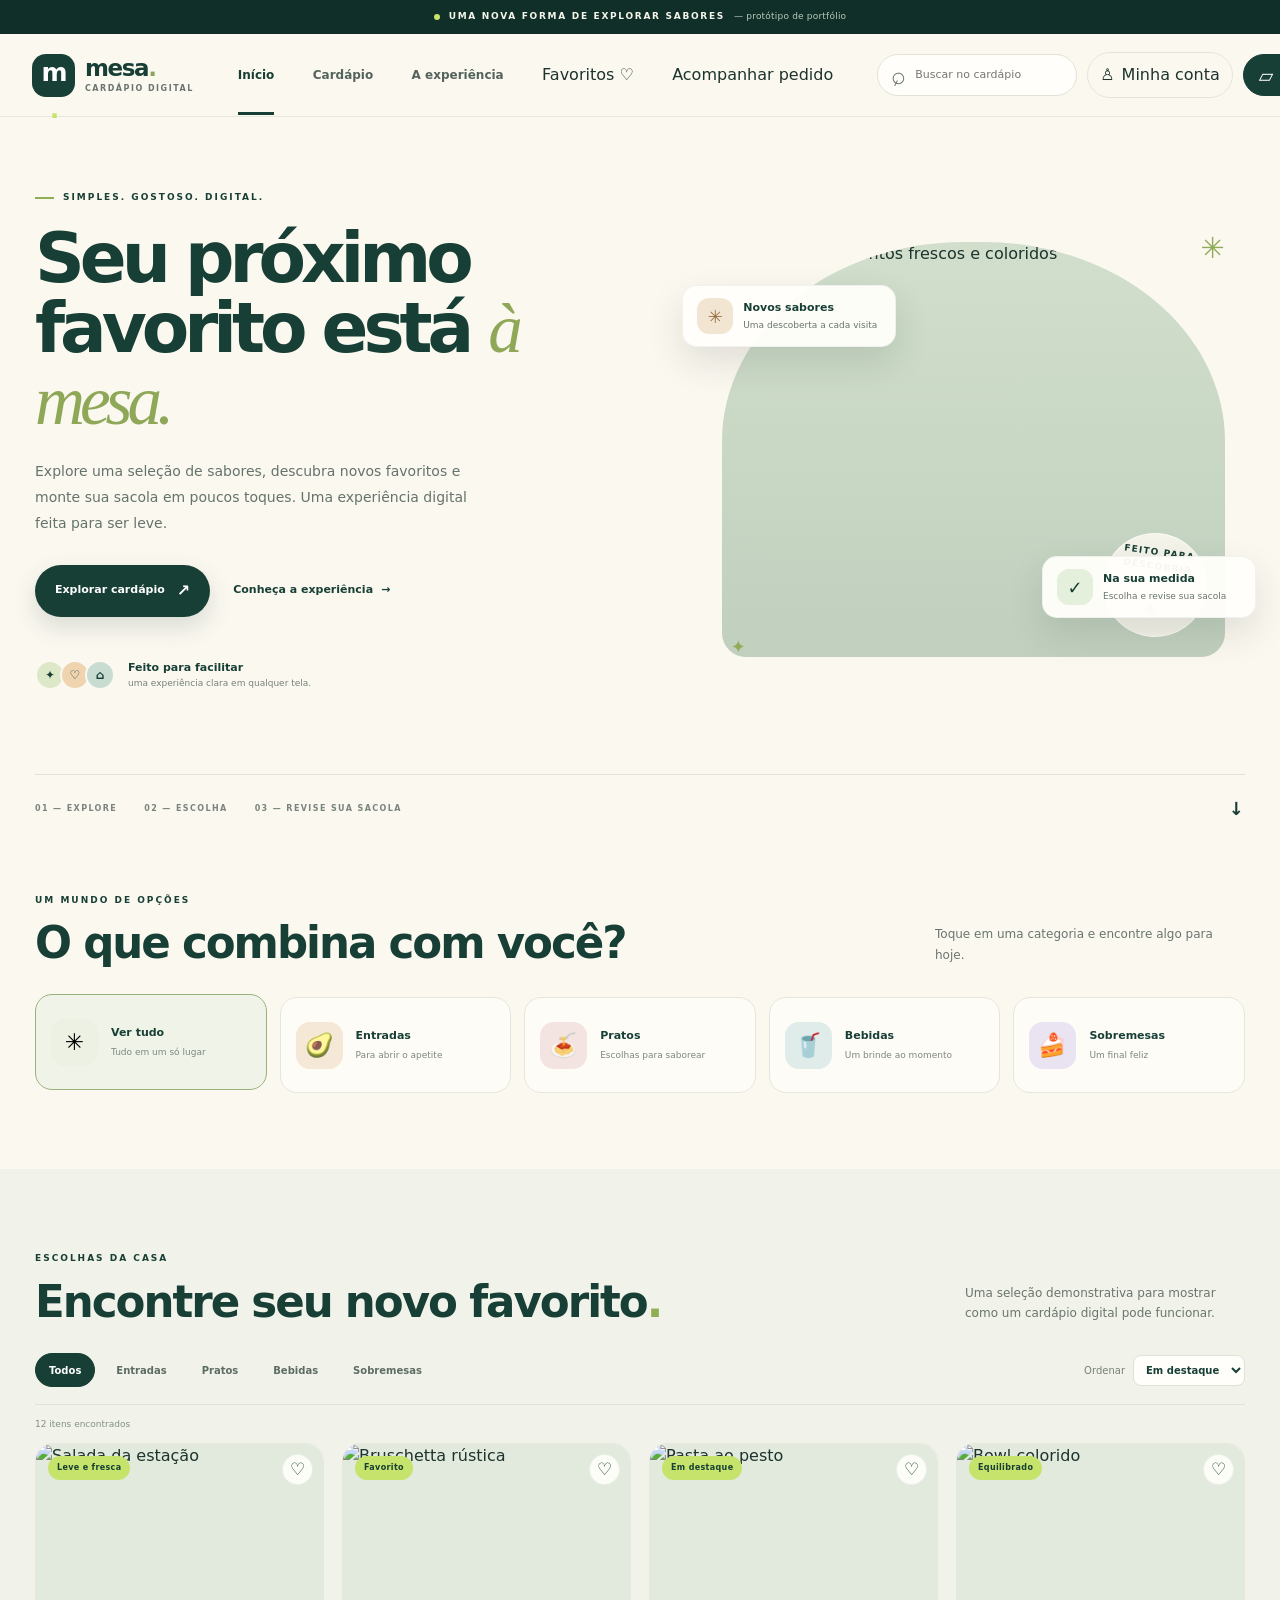
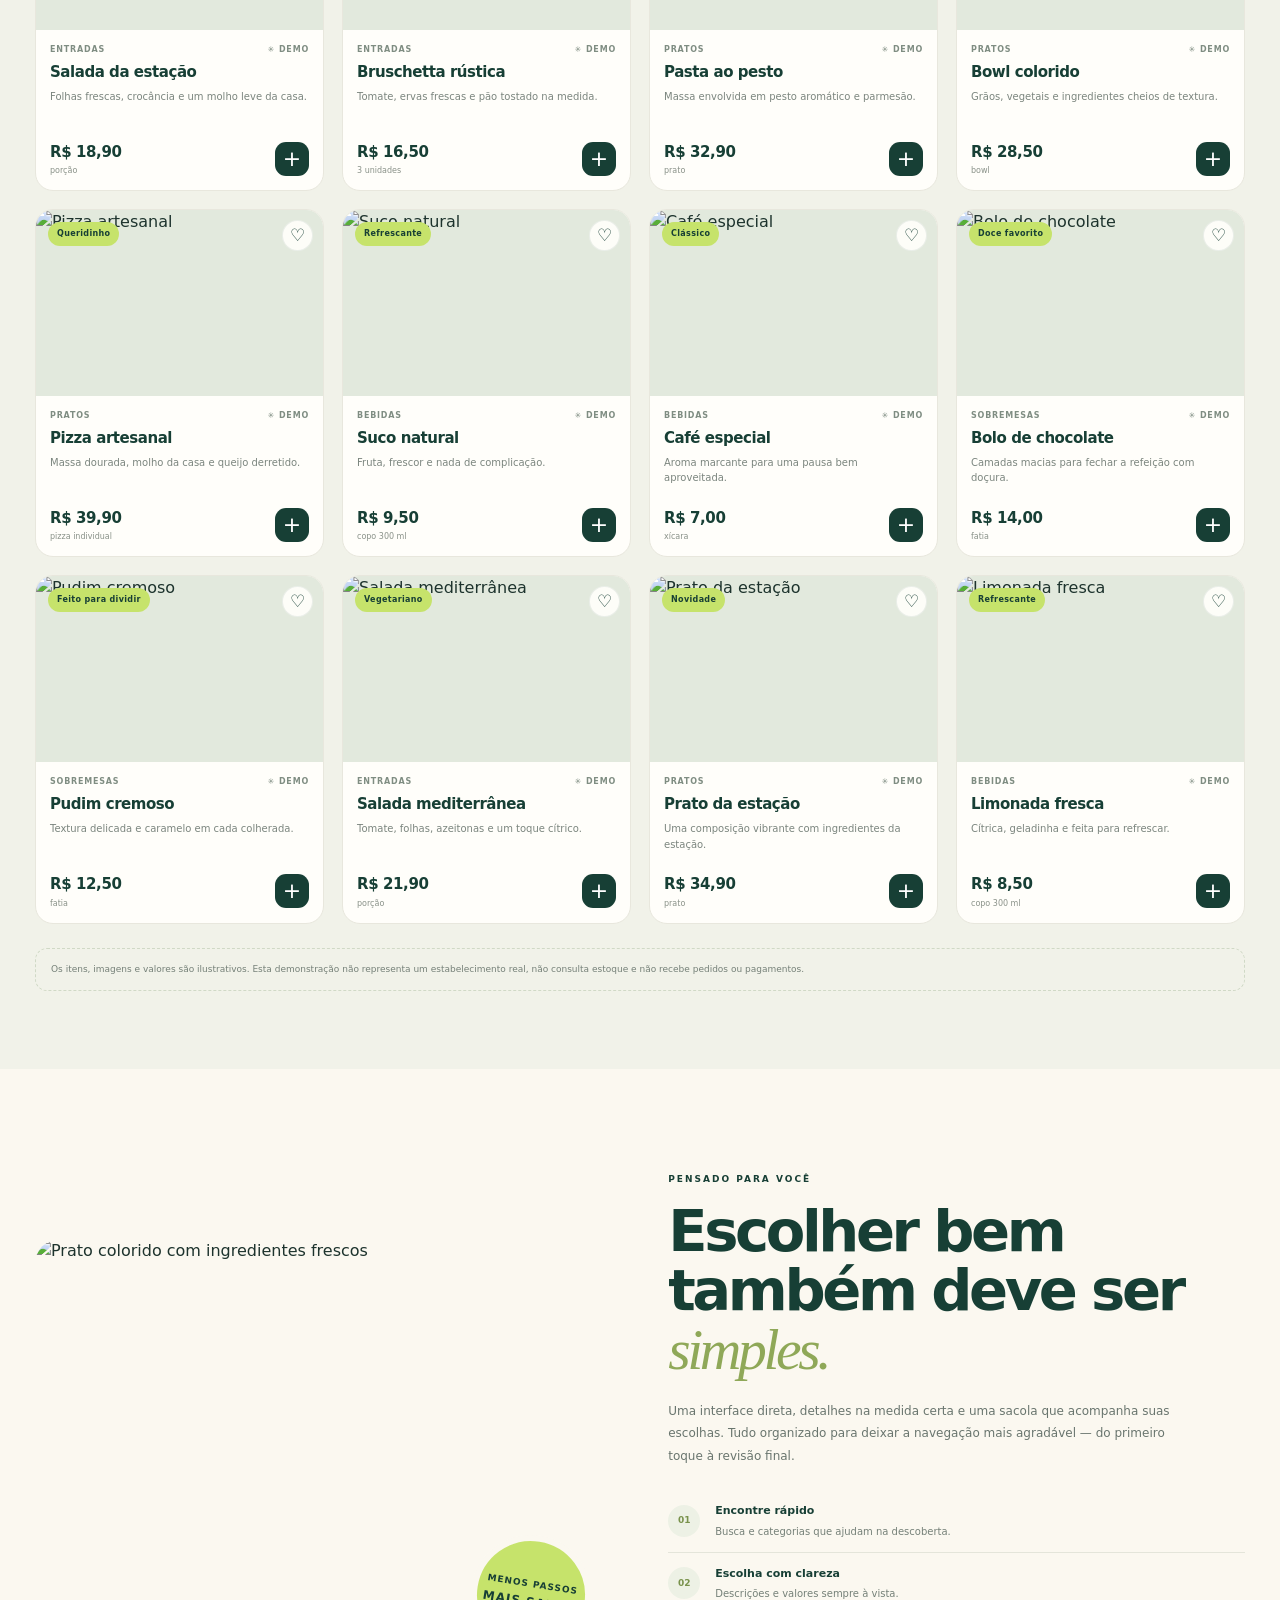
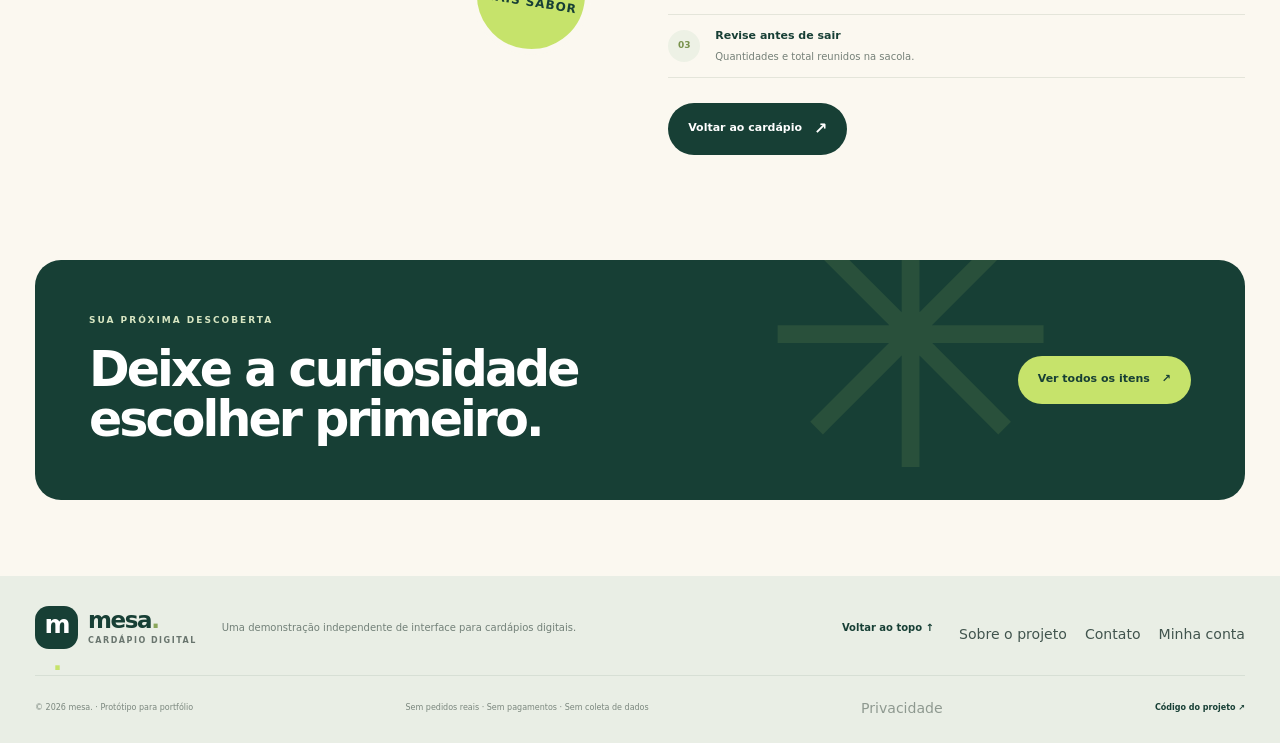
==== commit 6aa8f797: "Expand menu navigation with complete front-end screens" ====
--- a/cardapio/index.html
+++ b/cardapio/index.html
@@ -21,16 +21,16 @@
       <nav class="main-nav" aria-label="Navegação principal">
         <a class="nav-link active" href="#inicio">Início</a>
         <a class="nav-link" href="#cardapio">Cardápio</a>
-        <a class="nav-link" href="#experiencia">A experiência</a>
+        <a class="nav-link" href="#experiencia">A experiência</a><button class="nav-link nav-button" type="button" data-open-screen="favorites">Favoritos ♡</button><button class="nav-link nav-button" type="button" data-open-screen="tracking">Acompanhar pedido</button>
       </nav>
       <div class="header-actions">
         <label class="search-box" for="searchInput"><span aria-hidden="true">⌕</span><input id="searchInput" type="search" placeholder="Buscar no cardápio" autocomplete="off" aria-label="Buscar itens no cardápio"></label>
-        <button class="cart-button" id="openCart" type="button" aria-haspopup="dialog"><span aria-hidden="true">▱</span><span class="cart-label">Sacola</span><span class="cart-count" id="cartCount">0</span></button>
+        <button class="account-button" type="button" data-open-screen="account" aria-label="Abrir minha conta">♙ <span>Minha conta</span></button><button class="cart-button" id="openCart" type="button" aria-haspopup="dialog"><span aria-hidden="true">▱</span><span class="cart-label">Sacola</span><span class="cart-count" id="cartCount">0</span></button>
         <button class="mobile-menu-button" id="mobileMenuButton" type="button" aria-label="Abrir menu" aria-expanded="false">☰</button>
       </div>
     </div>
     <nav class="mobile-nav" id="mobileNav" aria-label="Navegação móvel" hidden>
-      <a href="#inicio">Início</a><a href="#cardapio">Cardápio</a><a href="#experiencia">A experiência</a>
+      <a href="#inicio">Início</a><a href="#cardapio">Cardápio</a><a href="#experiencia">A experiência</a><button type="button" data-open-screen="favorites">Favoritos ♡</button><button type="button" data-open-screen="tracking">Acompanhar pedido</button><button type="button" data-open-screen="account">Minha conta</button>
     </nav>
   </header>
 
@@ -76,9 +76,10 @@
     <section class="closing-banner section-wrap"><div><p class="eyebrow">SUA PRÓXIMA DESCOBERTA</p><h2>Deixe a curiosidade<br>escolher primeiro.</h2></div><a class="button button-light" href="#cardapio">Ver todos os itens <span aria-hidden="true">↗</span></a><span class="closing-decoration" aria-hidden="true">✳</span></section>
   </main>
 
-  <footer class="site-footer"><div class="footer-main"><a class="brand brand-footer" href="#inicio"><span class="brand-symbol">m<span>.</span></span><span class="brand-name">mesa<span>.</span><small>cardápio digital</small></span></a><p>Uma demonstração independente de interface para cardápios digitais.</p><a href="#inicio" class="back-top">Voltar ao topo ↑</a></div><div class="footer-bottom"><span>© 2026 mesa. · Protótipo para portfólio</span><span>Sem pedidos reais · Sem pagamentos · Sem coleta de dados</span><a href="https://github.com/LEVIATAD21/LEVIATAD21.github.io/tree/main/cardapio" rel="noopener noreferrer">Código do projeto ↗</a></div></footer>
+  <footer class="site-footer"><div class="footer-main"><a class="brand brand-footer" href="#inicio"><span class="brand-symbol">m<span>.</span></span><span class="brand-name">mesa<span>.</span><small>cardápio digital</small></span></a><p>Uma demonstração independente de interface para cardápios digitais.</p><a href="#inicio" class="back-top">Voltar ao topo ↑</a><div class="footer-links"><button type="button" data-open-screen="about">Sobre o projeto</button><button type="button" data-open-screen="contact">Contato</button><button type="button" data-open-screen="account">Minha conta</button></div></div><div class="footer-bottom"><span>© 2026 mesa. · Protótipo para portfólio</span><span>Sem pedidos reais · Sem pagamentos · Sem coleta de dados</span><button class="footer-action" type="button" data-open-screen="privacy">Privacidade</button><a href="https://github.com/LEVIATAD21/LEVIATAD21.github.io/tree/main/cardapio" rel="noopener noreferrer">Código do projeto ↗</a></div></footer>
 
   <div class="overlay" id="overlay" hidden></div>
+  <div class="modal-shell" id="screenModal" role="dialog" aria-modal="true" aria-labelledby="screenTitle" hidden><div class="modal-card screen-modal-card"><button class="close-button modal-close" data-close-modal type="button" aria-label="Fechar janela">×</button><div id="screenModalContent"></div></div></div>
   <aside class="cart-drawer" id="cartDrawer" role="dialog" aria-modal="true" aria-labelledby="cartTitle" hidden>
     <div class="drawer-header"><div><p class="eyebrow">SUA SELEÇÃO</p><h2 id="cartTitle">Sua sacola<span class="heading-period">.</span></h2></div><button class="close-button" id="closeCart" type="button" aria-label="Fechar sacola">×</button></div>
     <div class="cart-content" id="cartContent"></div>
--- a/cardapio/styles.css
+++ b/cardapio/styles.css
@@ -215,3 +215,32 @@
 @media(prefers-reduced-motion:reduce){*,*::before,*::after{scroll-behavior:auto!important;animation-duration:.01ms!important;animation-iteration-count:1!important;transition-duration:.01ms!important}}
 
 .product-detail-hit{display:none}
+
+/* Complete front-end screen collection */
+.nav-button,.account-button,.footer-links button,.footer-action{font:inherit;color:inherit;background:none;border:0;cursor:pointer}
+.nav-button{padding:8px 0}
+.account-button{display:flex;align-items:center;gap:7px;padding:10px 12px;border:1px solid var(--line,#d9ded7);border-radius:999px;white-space:nowrap}
+.mobile-nav button{font:inherit;text-align:left;padding:12px 8px;background:none;border:0;color:inherit}
+.footer-links{display:flex;gap:18px;flex-wrap:wrap;margin-top:14px}
+.footer-links button,.footer-action{font-size:.88rem;color:inherit;opacity:.82;padding:4px 0}
+.screen-modal-card{width:min(680px,calc(100vw - 28px));max-height:min(86vh,900px);overflow:auto;padding:clamp(24px,5vw,46px)}
+.screen-modal-card h2{font-size:clamp(2rem,5vw,3rem);line-height:1.05;letter-spacing:-.04em;margin:12px 0}
+.screen-lead{color:var(--muted,#66716a);line-height:1.7;max-width:54ch;margin:12px 0 24px}
+.screen-form{display:grid;gap:16px;margin:22px 0}
+.screen-form label{display:grid;gap:8px;font-size:.92rem;font-weight:650}
+.screen-form input,.screen-form textarea{width:100%;font:inherit;padding:13px 14px;border:1px solid var(--line,#d9ded7);border-radius:12px;background:#fff;color:#20332b}
+.screen-form input:focus,.screen-form textarea:focus{outline:2px solid var(--forest,#173f35);outline-offset:2px}
+.screen-feature-list{display:grid;gap:12px;margin:22px 0}
+.screen-feature-list span{display:block;padding:12px 14px;background:var(--soft,#f3f5ef);border-radius:10px}
+.screen-empty{text-align:center;padding:28px 12px}
+.screen-empty>span{font-size:2.4rem;color:var(--forest,#173f35)}
+.screen-empty h3{margin:10px 0}
+.screen-empty p{color:var(--muted,#66716a);line-height:1.6}
+.screen-product-grid{display:grid;grid-template-columns:repeat(2,minmax(0,1fr));gap:14px;margin-top:22px}
+.screen-product-grid .product-card{min-width:0}
+.tracking-result{padding:18px;border-radius:14px;background:var(--soft,#f3f5ef);margin:18px 0;line-height:1.6}
+.tracking-steps{display:grid;gap:10px;padding-left:22px}
+.tracking-steps .done{font-weight:700;color:var(--forest,#173f35)}
+.tracking-result small{color:var(--muted,#66716a)}
+@media(max-width:900px){.account-button span{display:none}.account-button{padding:10px 12px}.main-nav .nav-button{display:none}}
+@media(max-width:560px){.screen-product-grid{grid-template-columns:1fr}.footer-links{gap:12px}.account-button{display:none}}
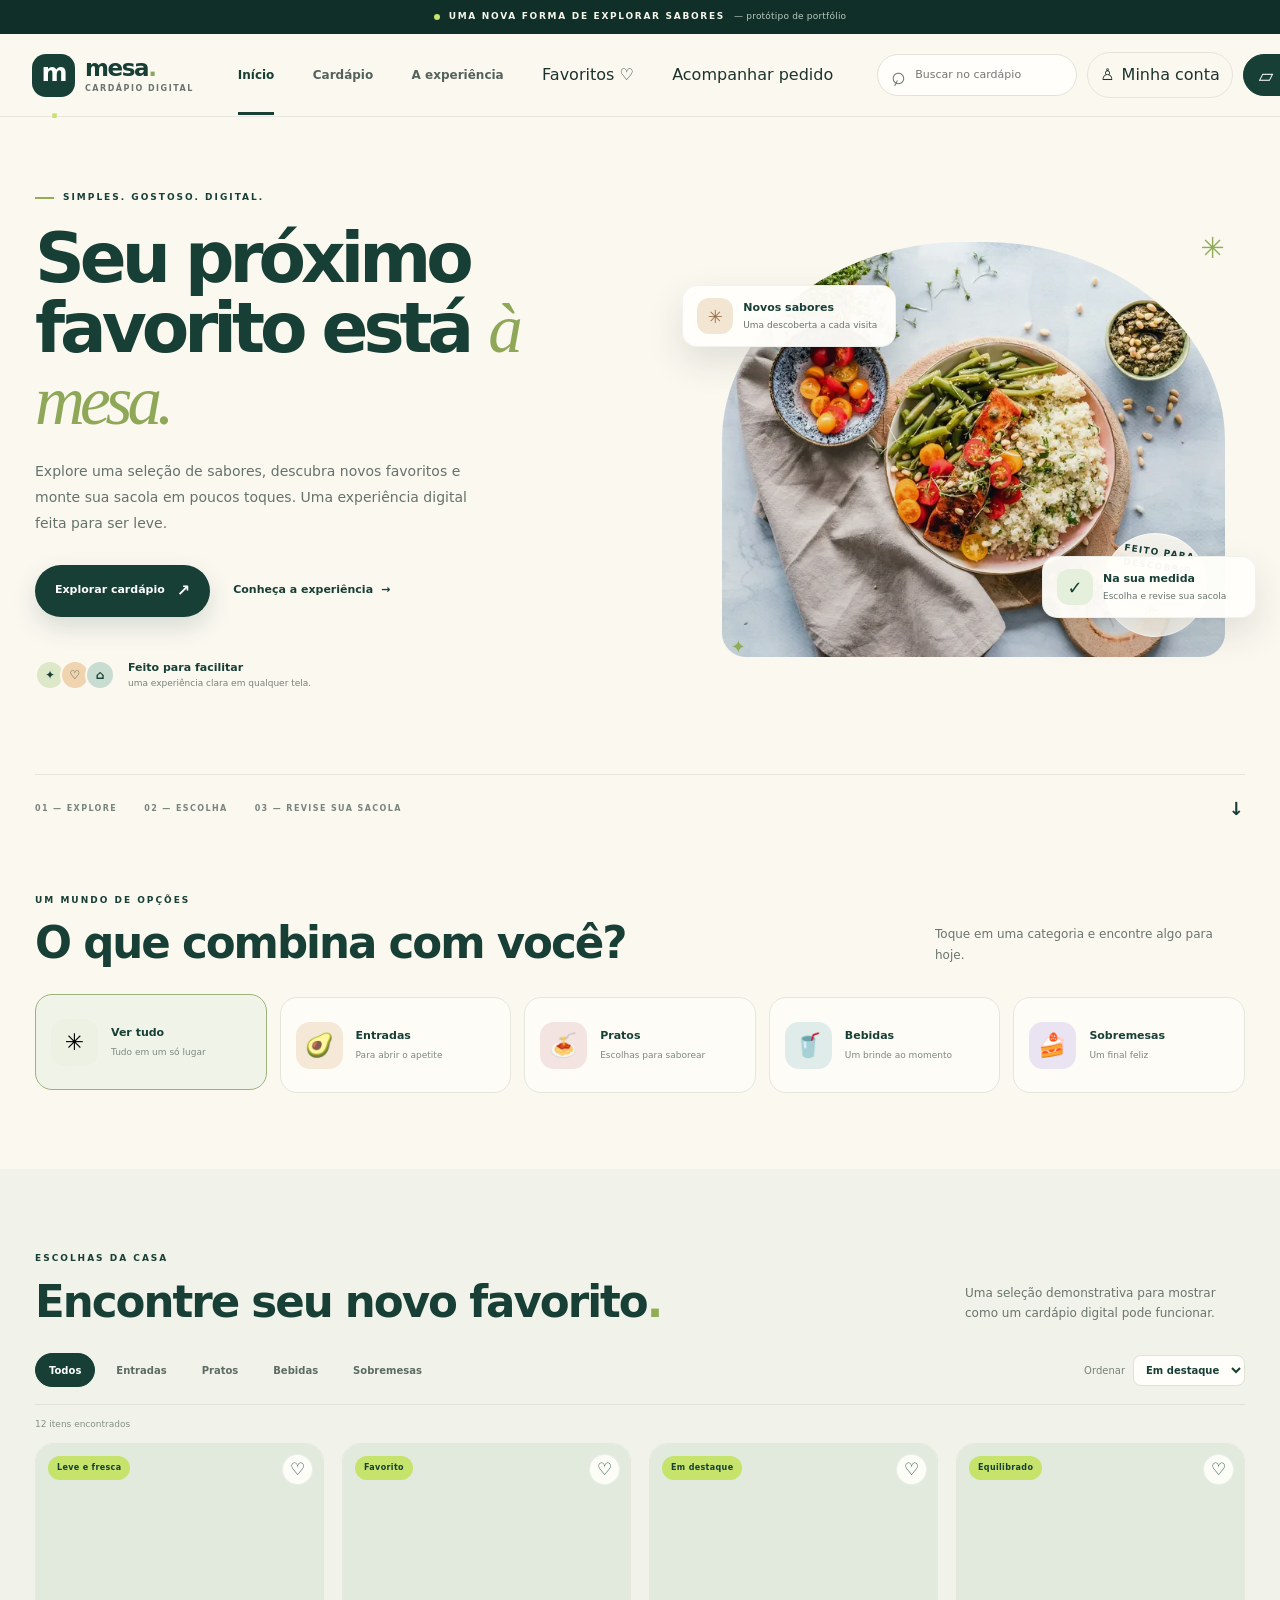
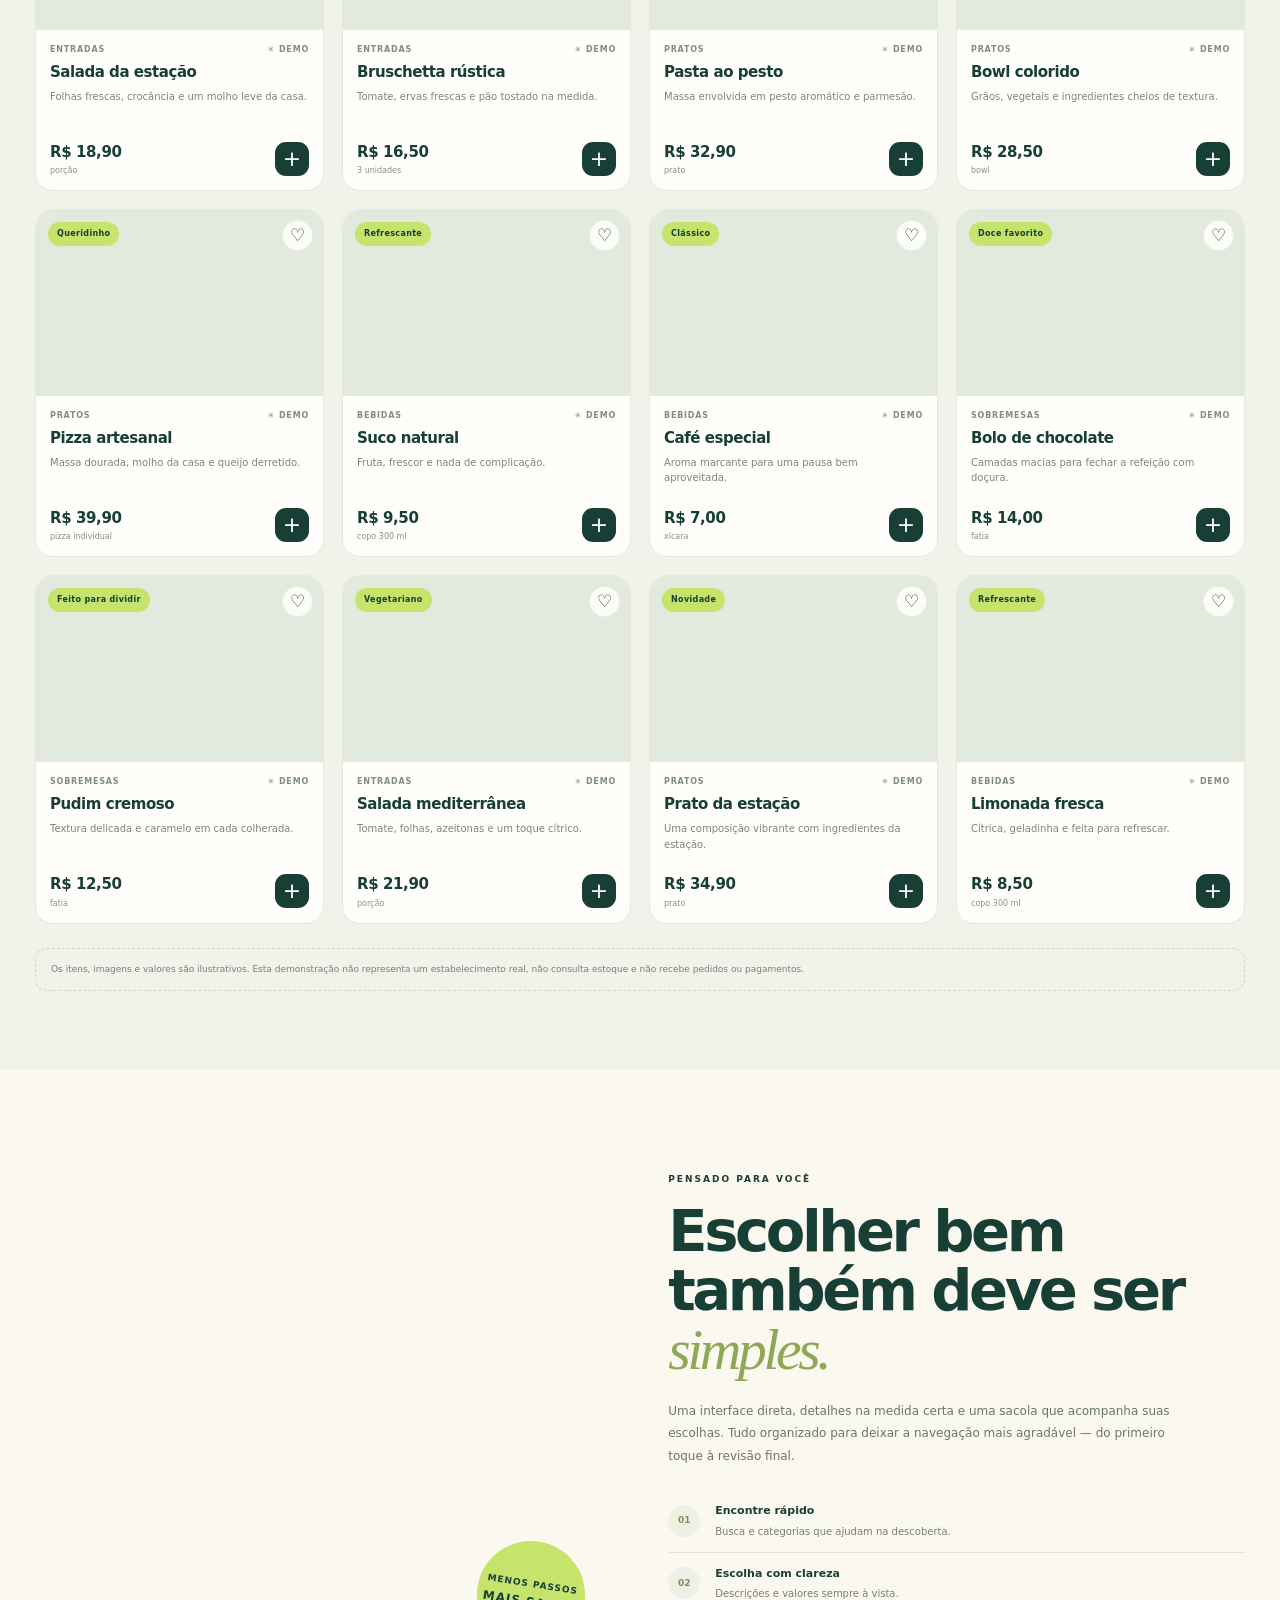
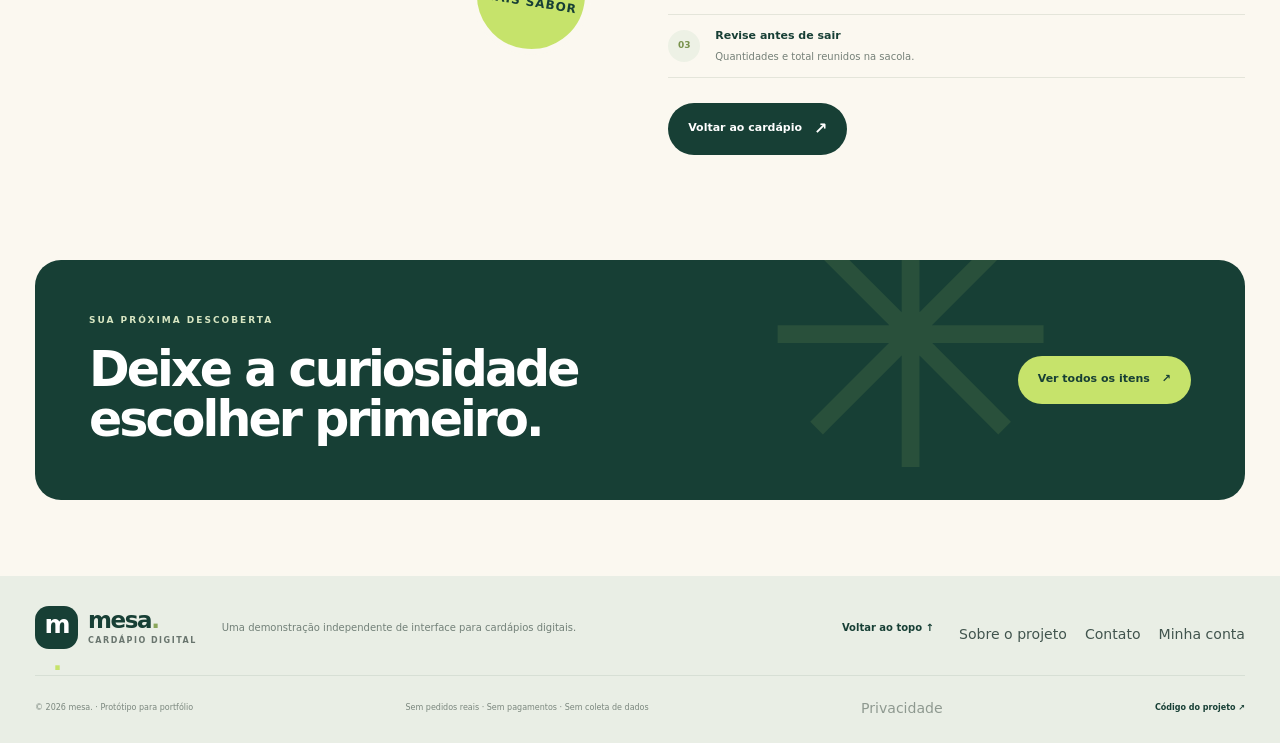
==== commit 38bb15f8: "Self-host menu images, add social preview, fix CSP and drawer toast" ====
--- a/cardapio/index.html
+++ b/cardapio/index.html
@@ -6,9 +6,27 @@
   <meta name="description" content="Protótipo independente de cardápio digital: explore categorias, conheça itens e monte uma sacola de demonstração.">
   <meta name="referrer" content="strict-origin-when-cross-origin">
   <meta name="x-project-provenance" content="github.com/LEVIATAD21/LEVIATAD21.github.io/tree/main/cardapio">
-  <meta http-equiv="Content-Security-Policy" content="default-src 'self'; style-src 'self'; script-src 'self'; img-src 'self' https://images.unsplash.com data:; font-src 'self'; connect-src 'none'; object-src 'none'; base-uri 'self'; form-action 'self'; frame-src 'none">
+  <meta http-equiv="Content-Security-Policy" content="default-src 'self'; style-src 'self'; script-src 'self'; img-src 'self' data:; font-src 'self'; connect-src 'none'; object-src 'none'; base-uri 'self'; form-action 'self'; frame-src 'none'">
   <meta name="theme-color" content="#173f35">
   <title>mesa. — Cardápio digital demonstrativo</title>
+  <link rel="canonical" href="https://leviatad21.github.io/cardapio/">
+  <meta property="og:type" content="website">
+  <meta property="og:site_name" content="mesa. cardápio digital">
+  <meta property="og:locale" content="pt_BR">
+  <meta property="og:url" content="https://leviatad21.github.io/cardapio/">
+  <meta property="og:title" content="mesa. — Cardápio digital demonstrativo">
+  <meta property="og:description" content="Protótipo de cardápio digital: categorias, busca, favoritos, sacola e revisão de pedido. Interface responsiva, sem backend e sem pedidos reais.">
+  <meta property="og:image" content="https://leviatad21.github.io/cardapio/assets/og-cardapio.jpg">
+  <meta property="og:image:width" content="1200">
+  <meta property="og:image:height" content="630">
+  <meta property="og:image:alt" content="Prévia do cardápio digital mesa., com o título “Seu próximo favorito está à mesa.”">
+  <meta name="twitter:card" content="summary_large_image">
+  <meta name="twitter:title" content="mesa. — Cardápio digital demonstrativo">
+  <meta name="twitter:description" content="Categorias, busca, favoritos, sacola e revisão de pedido em um protótipo responsivo de cardápio digital.">
+  <meta name="twitter:image" content="https://leviatad21.github.io/cardapio/assets/og-cardapio.jpg">
+  <link rel="icon" href="assets/favicon.svg" type="image/svg+xml">
+  <link rel="icon" href="assets/favicon.png" sizes="64x64" type="image/png">
+  <link rel="apple-touch-icon" href="assets/apple-touch-icon.png">
   <link rel="stylesheet" href="styles.css">
   <script src="app.js" defer></script>
 </head>
@@ -44,7 +62,7 @@
         <div class="hero-proof"><div class="proof-avatars" aria-hidden="true"><span>✦</span><span>♡</span><span>⌂</span></div><p><strong>Feito para facilitar</strong><br>uma experiência clara em qualquer tela.</p></div>
       </div>
       <div class="hero-art">
-        <div class="hero-image-main"><img src="https://images.unsplash.com/photo-1547592180-85f173990554?auto=format&fit=crop&w=1100&q=85" alt="Mesa com alimentos frescos e coloridos" fetchpriority="high"><span class="image-stamp">FEITO PARA<br>DESCOBRIR <b>✳</b></span></div>
+        <div class="hero-image-main"><img src="assets/img/hero-mesa.webp" srcset="assets/img/hero-mesa-800.webp 800w, assets/img/hero-mesa.webp 1600w" sizes="(max-width: 560px) 92vw, (max-width: 820px) 46vw, 44vw" alt="Mesa com alimentos frescos e coloridos" fetchpriority="high"><span class="image-stamp">FEITO PARA<br>DESCOBRIR <b>✳</b></span></div>
         <div class="floating-note note-top"><span class="note-icon">✳</span><span><strong>Novos sabores</strong><small>Uma descoberta a cada visita</small></span></div>
         <div class="floating-note note-bottom"><span class="note-icon note-green">✓</span><span><strong>Na sua medida</strong><small>Escolha e revise sua sacola</small></span></div>
         <div class="hero-sparkle sparkle-one">✳</div><div class="hero-sparkle sparkle-two">✦</div>
@@ -69,7 +87,7 @@
     </section>
 
     <section class="experience-section section-wrap" id="experiencia">
-      <div class="experience-art"><img src="https://images.unsplash.com/photo-1490645935967-10de6ba17061?auto=format&fit=crop&w=1000&q=85" alt="Prato colorido com ingredientes frescos" loading="lazy"><span class="round-label">MENOS PASSOS<br><b>MAIS SABOR</b></span></div>
+      <div class="experience-art"><img src="assets/img/experiencia.webp" alt="Prato colorido com ingredientes frescos" loading="lazy" decoding="async"><span class="round-label">MENOS PASSOS<br><b>MAIS SABOR</b></span></div>
       <div class="experience-copy"><p class="eyebrow">PENSADO PARA VOCÊ</p><h2>Escolher bem também deve ser <em>simples.</em></h2><p>Uma interface direta, detalhes na medida certa e uma sacola que acompanha suas escolhas. Tudo organizado para deixar a navegação mais agradável — do primeiro toque à revisão final.</p><div class="experience-points"><div><span>01</span><p><strong>Encontre rápido</strong><small>Busca e categorias que ajudam na descoberta.</small></p></div><div><span>02</span><p><strong>Escolha com clareza</strong><small>Descrições e valores sempre à vista.</small></p></div><div><span>03</span><p><strong>Revise antes de sair</strong><small>Quantidades e total reunidos na sacola.</small></p></div></div><a class="button button-dark" href="#cardapio">Voltar ao cardápio <span aria-hidden="true">↗</span></a></div>
     </section>
 
